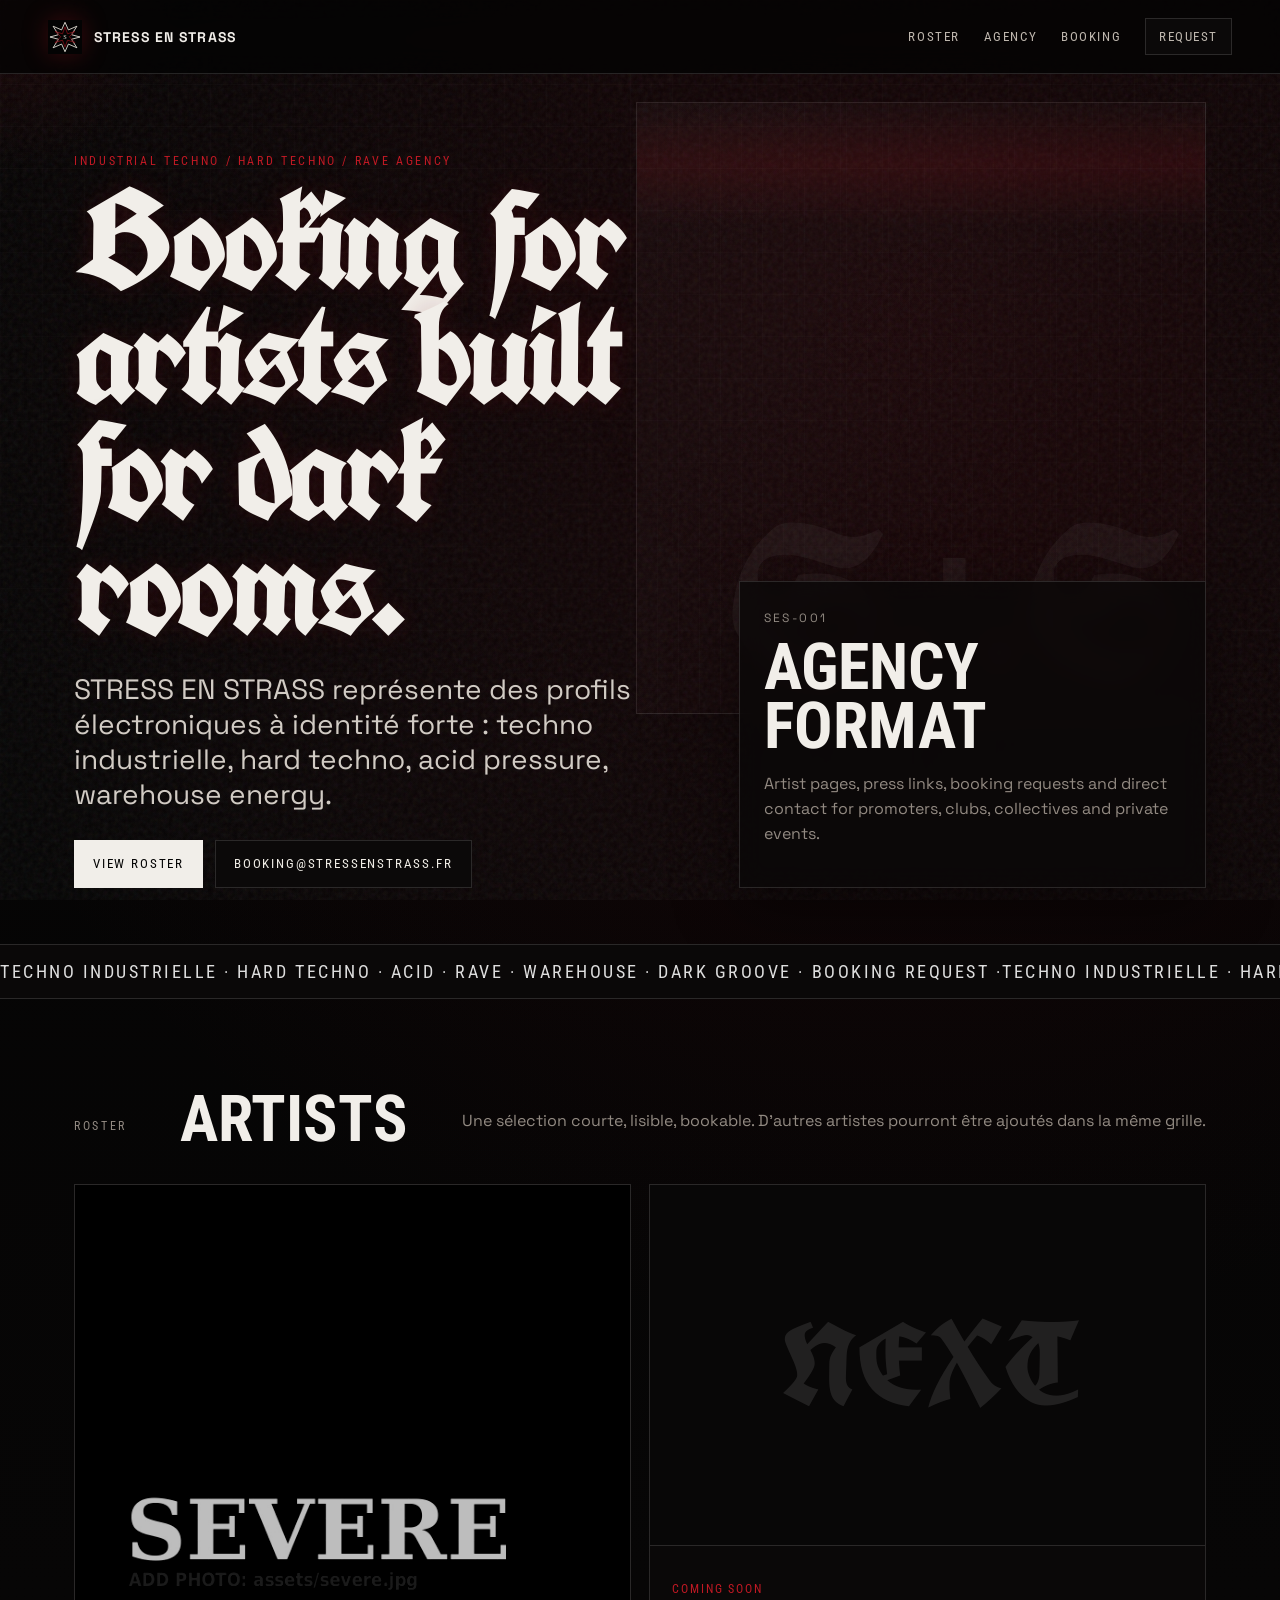
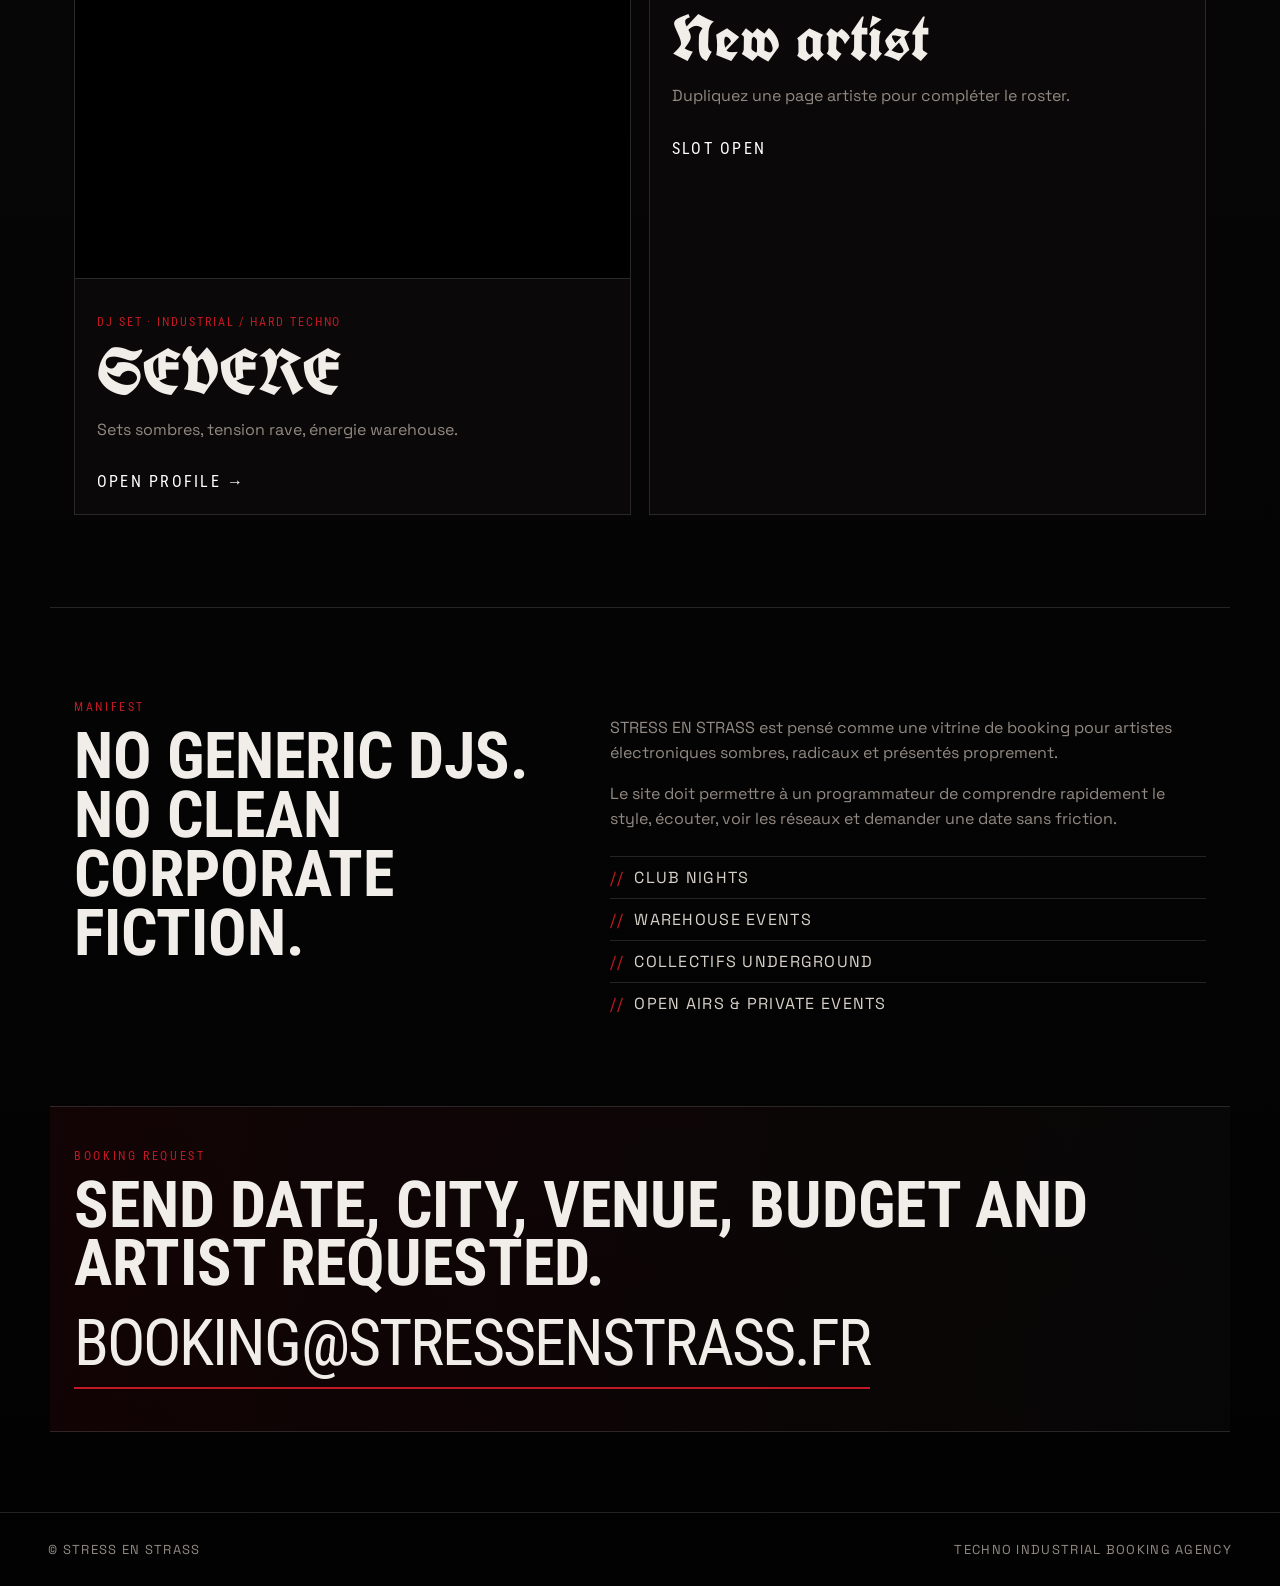
==== index.html @ 5531626a "Add files via upload" ====
<!doctype html>
<html lang="fr">
<head>
  <meta charset="utf-8">
  <meta name="viewport" content="width=device-width, initial-scale=1">
  <title>STRESS EN STRASS — Booking Agency Techno Industrielle & Hard Techno</title>
  <meta name="description" content="STRESS EN STRASS est une agence de booking dédiée aux artistes techno industrielle, hard techno, acid, rave et underground. Découvrez le roster et contactez booking@stressenstrass.fr.">
  <meta name="keywords" content="booking techno, agence booking techno, hard techno, techno industrielle, artiste techno, DJ booking, SEVERE, Stress En Strass">
  <meta name="robots" content="index, follow">
  <link rel="canonical" href="https://stressenstrass.fr/">
  <meta property="og:title" content="STRESS EN STRASS — Techno Industrial Booking Agency">
  <meta property="og:description" content="Agence de booking techno industrielle, hard techno, acid et rave underground.">
  <meta property="og:type" content="website">
  <meta property="og:url" content="https://stressenstrass.fr/">
  <meta property="og:image" content="https://stressenstrass.fr/assets/og-cover.jpg">
  <meta name="twitter:card" content="summary_large_image">
  <link rel="icon" href="assets/favicon.svg" type="image/svg+xml">
  <link rel="stylesheet" href="style.css">
  <script type="application/ld+json">
  {
    "@context": "https://schema.org",
    "@type": "Organization",
    "name": "STRESS EN STRASS",
    "url": "https://stressenstrass.fr/",
    "email": "booking@stressenstrass.fr",
    "description": "Agence de booking pour artistes techno industrielle, hard techno et musiques électroniques underground.",
    "sameAs": []
  }
  </script>
</head>
<body>
  <div class="noise"></div>
  <div class="cursor-glow" aria-hidden="true"></div>

  <header class="site-header">
    <a class="brand" href="index.html" aria-label="Accueil STRESS EN STRASS">
      <img src="assets/favicon.svg" alt="Logo tribal STRESS EN STRASS" class="brand-mark">
      <span>STRESS EN STRASS</span>
    </a>
    <nav class="nav" aria-label="Navigation principale">
      <a href="#roster">Roster</a>
      <a href="#agency">Agency</a>
      <a href="#booking">Booking</a>
      <a class="nav-mail" href="mailto:booking@stressenstrass.fr?subject=Booking%20Request%20-%20STRESS%20EN%20STRASS">Request</a>
    </nav>
  </header>

  <main>
    <section class="hero" id="top">
      <div class="hero-media" aria-hidden="true">
        <div class="sigil-xl">S∴S</div>
        <div class="scan"></div>
      </div>
      <div class="hero-copy reveal">
        <p class="eyebrow">Industrial techno / hard techno / rave agency</p>
        <h1>Booking for artists built for dark rooms.</h1>
        <p class="lead">STRESS EN STRASS représente des profils électroniques à identité forte : techno industrielle, hard techno, acid pressure, warehouse energy.</p>
        <div class="hero-actions">
          <a class="btn primary" href="#roster">View roster</a>
          <a class="btn secondary" href="mailto:booking@stressenstrass.fr?subject=Booking%20Request%20-%20STRESS%20EN%20STRASS">booking@stressenstrass.fr</a>
        </div>
      </div>
      <aside class="hero-card reveal delay">
        <span class="card-index">SES-001</span>
        <h2>Agency format</h2>
        <p>Artist pages, press links, booking requests and direct contact for promoters, clubs, collectives and private events.</p>
      </aside>
    </section>

    <div class="marquee" aria-hidden="true">
      <div>TECHNO INDUSTRIELLE · HARD TECHNO · ACID · RAVE · WAREHOUSE · DARK GROOVE · BOOKING REQUEST · </div>
      <div>TECHNO INDUSTRIELLE · HARD TECHNO · ACID · RAVE · WAREHOUSE · DARK GROOVE · BOOKING REQUEST · </div>
    </div>

    <section class="section" id="roster">
      <div class="section-head reveal">
        <p class="eyebrow">Roster</p>
        <h2>Artists</h2>
        <p>Une sélection courte, lisible, bookable. D’autres artistes pourront être ajoutés dans la même grille.</p>
      </div>

      <div class="artist-grid">
        <article class="artist-card reveal">
          <a href="artists/severe.html" class="artist-link" aria-label="Voir la page artiste SEVERE">
            <div class="artist-image">
              <img src="assets/severe.jpg" alt="SEVERE — artiste techno industrielle" onerror="this.style.display='none'; this.parentElement.classList.add('empty');">
              <span class="placeholder">SEVERE</span>
            </div>
            <div class="artist-info">
              <p class="artist-type">DJ SET · INDUSTRIAL / HARD TECHNO</p>
              <h3>SEVERE</h3>
              <p>Sets sombres, tension rave, énergie warehouse.</p>
              <span class="artist-cta">Open profile →</span>
            </div>
          </a>
        </article>

        <article class="artist-card muted reveal delay">
          <div class="artist-image empty"><span class="placeholder">NEXT</span></div>
          <div class="artist-info">
            <p class="artist-type">COMING SOON</p>
            <h3>New artist</h3>
            <p>Dupliquez une page artiste pour compléter le roster.</p>
            <span class="artist-cta">Slot open</span>
          </div>
        </article>
      </div>
    </section>

    <section class="section split" id="agency">
      <div class="manifest reveal">
        <p class="eyebrow">Manifest</p>
        <h2>No generic DJs. No clean corporate fiction.</h2>
      </div>
      <div class="text-block reveal delay">
        <p>STRESS EN STRASS est pensé comme une vitrine de booking pour artistes électroniques sombres, radicaux et présentés proprement.</p>
        <p>Le site doit permettre à un programmateur de comprendre rapidement le style, écouter, voir les réseaux et demander une date sans friction.</p>
        <ul class="slash-list">
          <li>Club nights</li>
          <li>Warehouse events</li>
          <li>Collectifs underground</li>
          <li>Open airs & private events</li>
        </ul>
      </div>
    </section>

    <section class="booking-panel reveal" id="booking">
      <p class="eyebrow">Booking request</p>
      <h2>Send date, city, venue, budget and artist requested.</h2>
      <a class="big-mail" href="mailto:booking@stressenstrass.fr?subject=Booking%20Request%20-%20STRESS%20EN%20STRASS&body=Bonjour%20STRESS%20EN%20STRASS%2C%0D%0A%0D%0AArtiste%20souhait%C3%A9e%20%3A%20%0D%0ADate%20%3A%20%0D%0AVille%20%2F%20lieu%20%3A%20%0D%0AType%20d'%C3%A9v%C3%A9nement%20%3A%20%0D%0AHoraire%20%2F%20dur%C3%A9e%20%3A%20%0D%0ABudget%20%3A%20%0D%0AMat%C3%A9riel%20sur%20place%20%3A%20%0D%0ALiens%20de%20l'%C3%A9v%C3%A9nement%20%3A%20%0D%0A%0D%0AMerci.">booking@stressenstrass.fr</a>
    </section>
  </main>

  <footer class="footer">
    <span>© STRESS EN STRASS</span>
    <span>Techno Industrial Booking Agency</span>
  </footer>

  <script src="script.js" defer></script>
</body>
</html>
---- style.css ----
@import url('https://fonts.googleapis.com/css2?family=UnifrakturCook:wght@700&family=Space+Grotesk:wght@400;500;700&family=Roboto+Condensed:wght@700&display=swap');

:root{
  --bg:#030303;
  --bg2:#080707;
  --panel:#0d0b0b;
  --line:rgba(255,255,255,.13);
  --text:#f1eee9;
  --muted:#928a82;
  --blood:#7d0f16;
  --blood2:#c11924;
  --steel:#343232;
  --max:1180px;
}
*{box-sizing:border-box}
html{scroll-behavior:smooth;background:var(--bg)}
body{margin:0;background:radial-gradient(circle at 70% 10%,rgba(105,7,17,.18),transparent 34%),linear-gradient(180deg,#030303,#070606 50%,#020202);color:var(--text);font-family:'Space Grotesk',system-ui,sans-serif;overflow-x:hidden}
body:before{content:"";position:fixed;inset:0;pointer-events:none;background:linear-gradient(rgba(255,255,255,.025) 1px,transparent 1px),linear-gradient(90deg,rgba(255,255,255,.018) 1px,transparent 1px);background-size:42px 42px;mask-image:linear-gradient(to bottom,rgba(0,0,0,.9),rgba(0,0,0,.25));z-index:0}
a{color:inherit;text-decoration:none}.noise{position:fixed;inset:0;pointer-events:none;opacity:.12;z-index:2;background-image:url("data:image/svg+xml,%3Csvg viewBox='0 0 200 200' xmlns='http://www.w3.org/2000/svg'%3E%3Cfilter id='n'%3E%3CfeTurbulence type='fractalNoise' baseFrequency='.9' numOctaves='4' stitchTiles='stitch'/%3E%3C/filter%3E%3Crect width='100%25' height='100%25' filter='url(%23n)' opacity='.6'/%3E%3C/svg%3E")}.cursor-glow{position:fixed;width:420px;height:420px;border-radius:50%;background:radial-gradient(circle,rgba(125,15,22,.18),transparent 58%);transform:translate(-50%,-50%);pointer-events:none;z-index:1;mix-blend-mode:screen}.site-header{position:sticky;top:0;z-index:10;display:flex;align-items:center;justify-content:space-between;padding:18px clamp(18px,4vw,48px);background:rgba(3,3,3,.78);backdrop-filter:blur(14px);border-bottom:1px solid var(--line)}.brand{display:flex;align-items:center;gap:12px;font-weight:700;letter-spacing:.08em;font-size:14px;text-transform:uppercase}.brand-mark{width:34px;height:34px;filter:drop-shadow(0 0 12px rgba(193,25,36,.28))}.nav{display:flex;align-items:center;gap:24px;text-transform:uppercase;font-family:'Roboto Condensed',sans-serif;font-size:13px;letter-spacing:.12em}.nav a{color:#bdb6ad}.nav a:hover{color:#fff}.nav-mail{border:1px solid var(--line);padding:10px 13px;background:#0b0909}.hero,.artist-hero{position:relative;z-index:3;max-width:var(--max);margin:0 auto;min-height:82vh;display:grid;grid-template-columns:1.15fr .85fr;gap:32px;align-items:center;padding:80px 24px 56px}.hero-media{position:absolute;inset:28px 24px auto auto;width:min(48vw,570px);height:68vh;border:1px solid var(--line);background:linear-gradient(135deg,rgba(255,255,255,.04),rgba(125,15,22,.05)),repeating-linear-gradient(90deg,transparent 0 20px,rgba(255,255,255,.035) 21px);overflow:hidden;opacity:.74}.sigil-xl{position:absolute;inset:auto 24px 18px auto;font-family:'UnifrakturCook',serif;font-size:clamp(90px,17vw,240px);color:rgba(255,255,255,.06);line-height:.8}.scan{position:absolute;inset:0;background:linear-gradient(to bottom,transparent,rgba(193,25,36,.16),transparent);height:20%;animation:scan 7s linear infinite}.hero-copy{max-width:780px}.eyebrow{margin:0 0 14px;color:var(--blood2);font-family:'Roboto Condensed',sans-serif;text-transform:uppercase;letter-spacing:.22em;font-size:12px}.hero h1,.artist-main h1{margin:0;font-family:'UnifrakturCook',serif;font-size:clamp(64px,11vw,150px);line-height:.82;letter-spacing:-.045em;text-shadow:0 0 24px rgba(125,15,22,.22)}.lead{max-width:720px;color:#d1cbc4;font-size:clamp(19px,2.4vw,28px);line-height:1.25;margin:28px 0}.hero-actions{display:flex;gap:12px;flex-wrap:wrap}.btn{display:inline-flex;align-items:center;justify-content:center;min-height:48px;padding:14px 18px;border:1px solid var(--line);font-family:'Roboto Condensed',sans-serif;letter-spacing:.14em;text-transform:uppercase;font-size:13px;transition:.2s}.btn.primary{background:var(--text);color:#050505;border-color:var(--text)}.btn.secondary{background:#0b0909;color:#efece5}.btn:hover{transform:translateY(-2px);filter:brightness(1.08)}.hero-card{align-self:end;background:rgba(10,8,8,.82);border:1px solid var(--line);padding:24px;backdrop-filter:blur(12px);box-shadow:0 20px 60px rgba(0,0,0,.42)}.card-index{color:var(--muted);font-size:12px;letter-spacing:.2em}.hero-card h2,.section h2,.booking-panel h2{font-family:'Roboto Condensed',sans-serif;text-transform:uppercase;font-size:clamp(34px,5vw,72px);line-height:.92;margin:12px 0}.hero-card p,.text-block p,.section-head p,.artist-info p{color:var(--muted);line-height:1.55}.marquee{position:relative;z-index:3;display:flex;overflow:hidden;border-block:1px solid var(--line);background:#0a0808;color:#ddd;font-family:'Roboto Condensed';font-size:18px;letter-spacing:.14em;white-space:nowrap;text-transform:uppercase}.marquee div{padding:16px 0;animation:marquee 22s linear infinite}.section{position:relative;z-index:3;max-width:var(--max);margin:0 auto;padding:92px 24px}.section-head{display:flex;align-items:end;justify-content:space-between;gap:24px;margin-bottom:34px}.section-head h2{margin:0}.artist-grid{display:grid;grid-template-columns:repeat(2,minmax(0,1fr));gap:18px}.artist-card{border:1px solid var(--line);background:#0a0808;min-height:530px;overflow:hidden;position:relative}.artist-card:before{content:"";position:absolute;inset:0;background:linear-gradient(180deg,transparent,rgba(125,15,22,.18));opacity:0;transition:.25s}.artist-card:hover:before{opacity:1}.artist-link{display:grid;height:100%;grid-template-rows:1fr auto}.artist-image,.portrait{position:relative;background:#080707;min-height:360px;overflow:hidden;display:flex;align-items:center;justify-content:center}.artist-image img,.portrait img{width:100%;height:100%;object-fit:cover;filter:grayscale(100%) contrast(1.18) brightness(.78);transition:.5s}.artist-card:hover img{transform:scale(1.04);filter:grayscale(100%) contrast(1.28) brightness(.9)}.placeholder{display:none;font-family:'UnifrakturCook';font-size:clamp(52px,9vw,120px);color:rgba(255,255,255,.1)}.empty .placeholder{display:block}.artist-info{position:relative;padding:22px;border-top:1px solid var(--line)}.artist-type{font-family:'Roboto Condensed';letter-spacing:.16em;text-transform:uppercase;font-size:12px;color:var(--blood2)!important}.artist-info h3{font-family:'UnifrakturCook';font-size:64px;line-height:.9;margin:4px 0 8px}.artist-cta{display:inline-block;margin-top:14px;color:#fff;font-family:'Roboto Condensed';letter-spacing:.14em;text-transform:uppercase}.muted{opacity:.55}.split{display:grid;grid-template-columns:.9fr 1.1fr;gap:48px;border-top:1px solid var(--line)}.manifest h2{margin-top:0}.slash-list{list-style:none;padding:0;margin:24px 0 0;display:grid;gap:10px}.slash-list li{border-top:1px solid var(--line);padding-top:10px;color:#d6d0c7;text-transform:uppercase;letter-spacing:.08em}.slash-list li:before{content:"//";color:var(--blood2);margin-right:10px}.booking-panel{position:relative;z-index:3;max-width:var(--max);margin:0 auto 80px;padding:42px 24px;border-block:1px solid var(--line);background:linear-gradient(90deg,rgba(125,15,22,.13),rgba(255,255,255,.02))}.big-mail{display:inline-block;font-family:'Roboto Condensed';font-size:clamp(28px,5vw,64px);letter-spacing:-.03em;text-transform:uppercase;border-bottom:2px solid var(--blood2);padding-bottom:6px}.footer{position:relative;z-index:3;display:flex;justify-content:space-between;gap:20px;align-items:center;padding:28px clamp(18px,4vw,48px);border-top:1px solid var(--line);color:var(--muted);font-size:13px;text-transform:uppercase;letter-spacing:.1em}.artist-hero{grid-template-columns:.78fr 1.22fr;min-height:74vh}.portrait{min-height:620px;border:1px solid var(--line)}.artist-main{padding-left:20px}.tag-row{display:flex;gap:8px;flex-wrap:wrap;margin:26px 0}.tag-row span{border:1px solid var(--line);background:#0d0b0b;padding:9px 12px;color:#c9c1b7;font-family:'Roboto Condensed';text-transform:uppercase;letter-spacing:.1em;font-size:12px}.stats{display:grid;grid-template-columns:repeat(4,1fr);gap:1px;background:var(--line);padding:1px;margin-top:20px;margin-bottom:20px}.stats div{background:#090808;padding:24px}.stats span{display:block;color:var(--muted);text-transform:uppercase;letter-spacing:.13em;font-size:12px;margin-bottom:10px}.stats strong{font-family:'Roboto Condensed';font-size:22px;text-transform:uppercase}.link-grid{display:grid;grid-template-columns:repeat(4,1fr);gap:12px}.link-grid a{padding:22px;border:1px solid var(--line);background:#0a0808;font-family:'Roboto Condensed';text-transform:uppercase;letter-spacing:.14em;text-align:center}.link-grid a:hover{background:#130a0b;border-color:rgba(193,25,36,.55)}.small-note{color:var(--muted);font-size:13px}.reveal{opacity:0;transform:translateY(22px);transition:opacity .8s ease,transform .8s ease}.reveal.in{opacity:1;transform:none}.delay{transition-delay:.12s}@keyframes scan{from{transform:translateY(-120%)}to{transform:translateY(620%)}}@keyframes marquee{from{transform:translateX(0)}to{transform:translateX(-100%)}}
@media(max-width:820px){.site-header{position:relative;align-items:flex-start;gap:16px;flex-direction:column}.nav{gap:14px;flex-wrap:wrap}.hero,.artist-hero,.split{grid-template-columns:1fr;min-height:auto;padding-top:54px}.hero-media{position:relative;inset:auto;width:100%;height:260px;grid-row:2}.hero h1,.artist-main h1{font-size:76px}.artist-grid,.link-grid,.stats{grid-template-columns:1fr}.section-head{display:block}.artist-card{min-height:auto}.portrait{min-height:430px}.artist-main{padding-left:0}.footer{flex-direction:column;align-items:flex-start}.cursor-glow{display:none}}
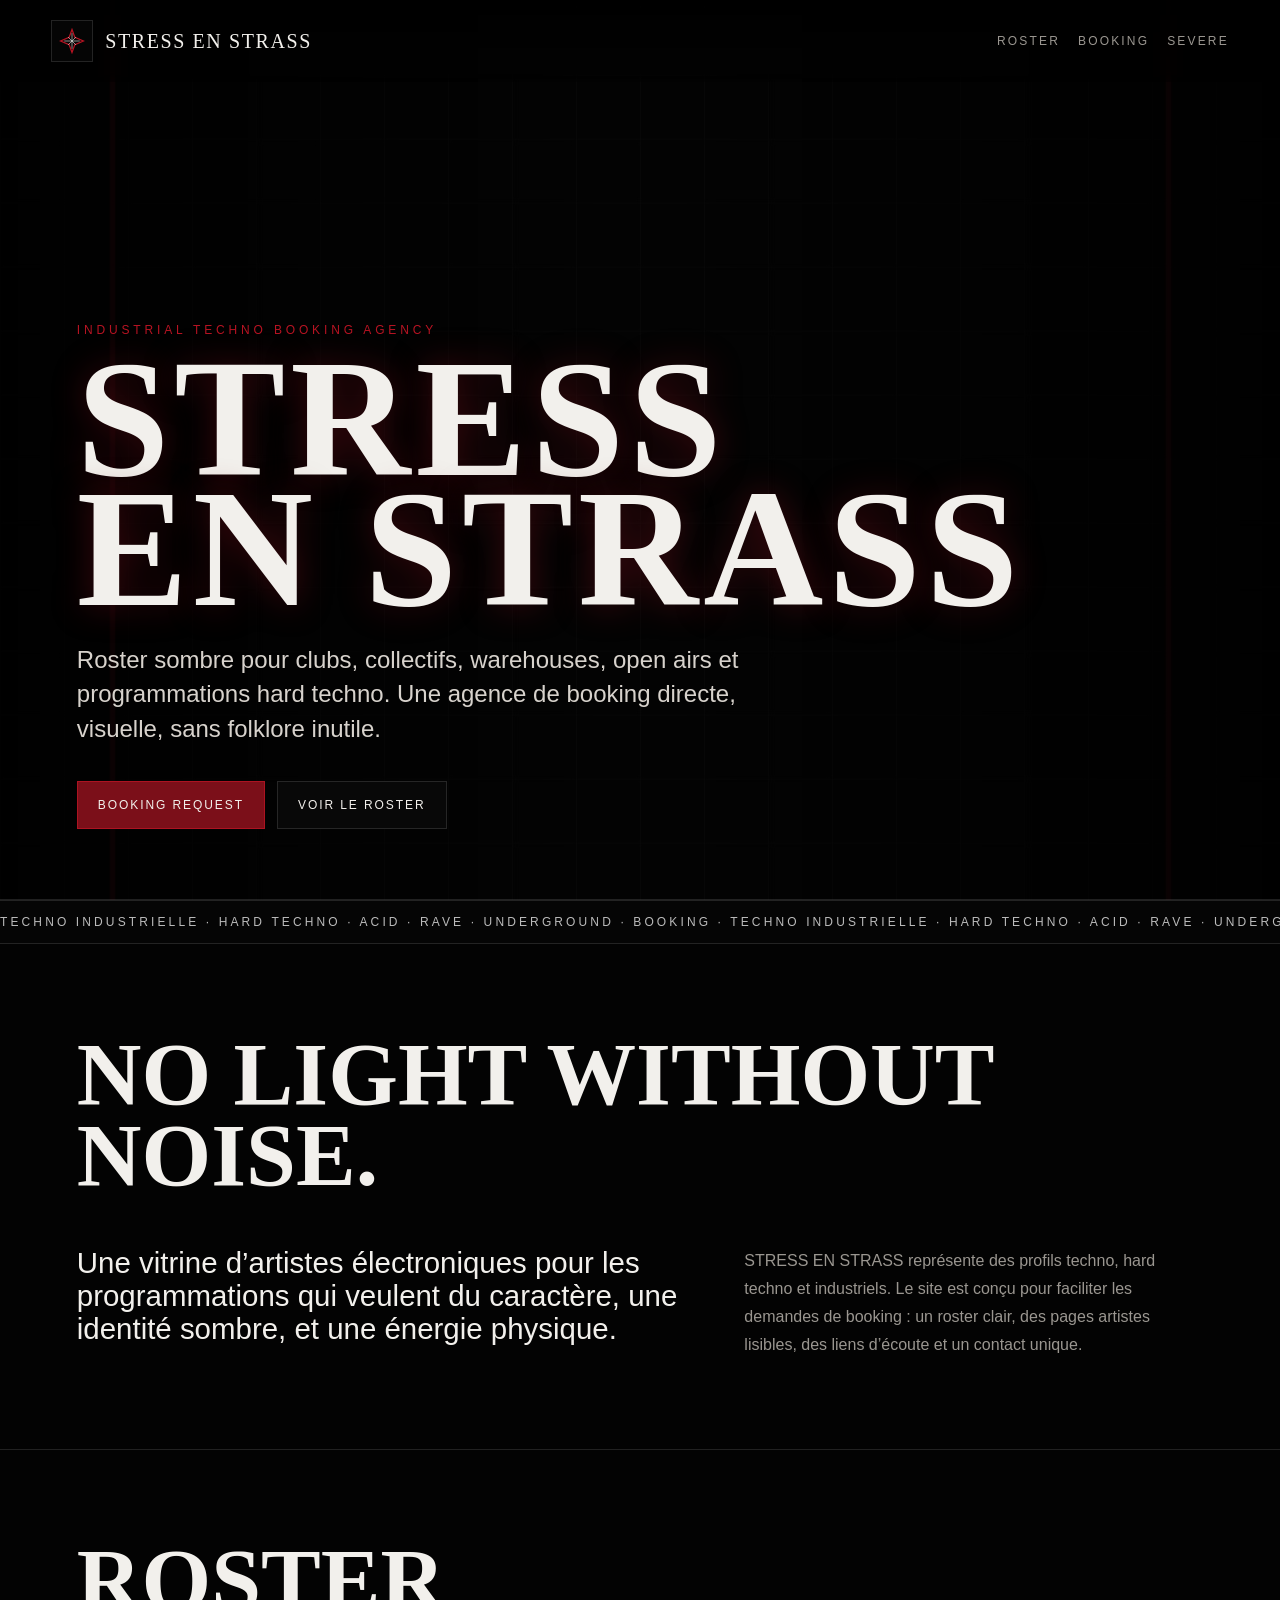
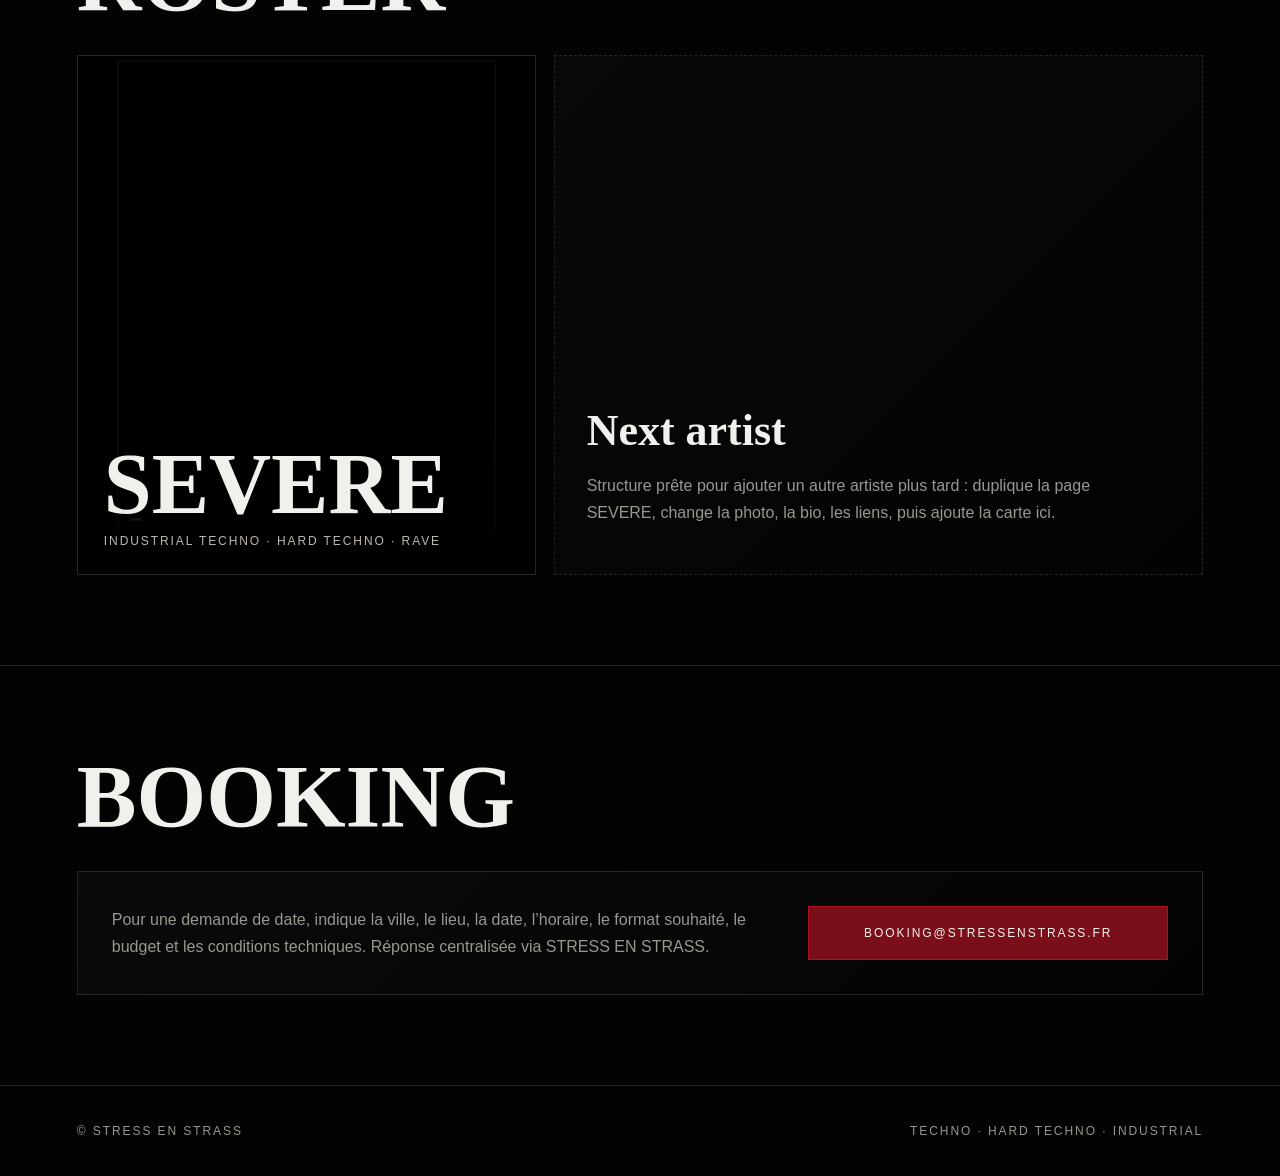
==== commit 452938d3: "Add files via upload" ====
--- a/index.html
+++ b/index.html
@@ -3,139 +3,60 @@
 <head>
   <meta charset="utf-8">
   <meta name="viewport" content="width=device-width, initial-scale=1">
-  <title>STRESS EN STRASS — Booking Agency Techno Industrielle & Hard Techno</title>
-  <meta name="description" content="STRESS EN STRASS est une agence de booking dédiée aux artistes techno industrielle, hard techno, acid, rave et underground. Découvrez le roster et contactez booking@stressenstrass.fr.">
-  <meta name="keywords" content="booking techno, agence booking techno, hard techno, techno industrielle, artiste techno, DJ booking, SEVERE, Stress En Strass">
-  <meta name="robots" content="index, follow">
+  <title>STRESS EN STRASS — Booking techno industrielle & hard techno</title>
+  <meta name="description" content="STRESS EN STRASS est une agence de booking pour artistes techno industrielle, hard techno et underground. Découvrez le roster et contactez booking@stressenstrass.fr.">
   <link rel="canonical" href="https://stressenstrass.fr/">
-  <meta property="og:title" content="STRESS EN STRASS — Techno Industrial Booking Agency">
-  <meta property="og:description" content="Agence de booking techno industrielle, hard techno, acid et rave underground.">
-  <meta property="og:type" content="website">
-  <meta property="og:url" content="https://stressenstrass.fr/">
-  <meta property="og:image" content="https://stressenstrass.fr/assets/og-cover.jpg">
-  <meta name="twitter:card" content="summary_large_image">
   <link rel="icon" href="assets/favicon.svg" type="image/svg+xml">
   <link rel="stylesheet" href="style.css">
-  <script type="application/ld+json">
-  {
-    "@context": "https://schema.org",
-    "@type": "Organization",
-    "name": "STRESS EN STRASS",
-    "url": "https://stressenstrass.fr/",
-    "email": "booking@stressenstrass.fr",
-    "description": "Agence de booking pour artistes techno industrielle, hard techno et musiques électroniques underground.",
-    "sameAs": []
-  }
-  </script>
 </head>
 <body>
-  <div class="noise"></div>
-  <div class="cursor-glow" aria-hidden="true"></div>
+<div class="page">
+  <nav class="nav">
+    <a class="brand" href="index.html" aria-label="STRESS EN STRASS accueil">
+      <span class="sigil"><svg viewBox="0 0 100 100" fill="none" aria-hidden="true"><path d="M50 6L61 36L94 50L61 64L50 94L39 64L6 50L39 36L50 6Z" stroke="#b81423" stroke-width="5"/><path d="M50 20V80M20 50H80M35 35L65 65M65 35L35 65" stroke="#f2f0ec" stroke-width="3" opacity=".75"/></svg></span>
+      <span class="brand-name">Stress en Strass</span>
+    </a>
+    <div class="nav-links"><a href="#roster">Roster</a><a href="#booking">Booking</a><a href="artists/severe.html">SEVERE</a></div>
+  </nav>
 
-  <header class="site-header">
-    <a class="brand" href="index.html" aria-label="Accueil STRESS EN STRASS">
-      <img src="assets/favicon.svg" alt="Logo tribal STRESS EN STRASS" class="brand-mark">
-      <span>STRESS EN STRASS</span>
-    </a>
-    <nav class="nav" aria-label="Navigation principale">
-      <a href="#roster">Roster</a>
-      <a href="#agency">Agency</a>
-      <a href="#booking">Booking</a>
-      <a class="nav-mail" href="mailto:booking@stressenstrass.fr?subject=Booking%20Request%20-%20STRESS%20EN%20STRASS">Request</a>
-    </nav>
+  <header class="hero">
+    <div class="reveal">
+      <div class="kicker">Industrial techno booking agency</div>
+      <h1>Stress<br>en Strass</h1>
+      <p>Roster sombre pour clubs, collectifs, warehouses, open airs et programmations hard techno. Une agence de booking directe, visuelle, sans folklore inutile.</p>
+      <div class="cta-row"><a class="btn primary" href="mailto:booking@stressenstrass.fr?subject=Booking%20request%20-%20STRESS%20EN%20STRASS">Booking request</a><a class="btn" href="#roster">Voir le roster</a></div>
+    </div>
   </header>
 
-  <main>
-    <section class="hero" id="top">
-      <div class="hero-media" aria-hidden="true">
-        <div class="sigil-xl">S∴S</div>
-        <div class="scan"></div>
-      </div>
-      <div class="hero-copy reveal">
-        <p class="eyebrow">Industrial techno / hard techno / rave agency</p>
-        <h1>Booking for artists built for dark rooms.</h1>
-        <p class="lead">STRESS EN STRASS représente des profils électroniques à identité forte : techno industrielle, hard techno, acid pressure, warehouse energy.</p>
-        <div class="hero-actions">
-          <a class="btn primary" href="#roster">View roster</a>
-          <a class="btn secondary" href="mailto:booking@stressenstrass.fr?subject=Booking%20Request%20-%20STRESS%20EN%20STRASS">booking@stressenstrass.fr</a>
-        </div>
-      </div>
-      <aside class="hero-card reveal delay">
-        <span class="card-index">SES-001</span>
-        <h2>Agency format</h2>
-        <p>Artist pages, press links, booking requests and direct contact for promoters, clubs, collectives and private events.</p>
-      </aside>
-    </section>
+  <div class="marquee"><div>TECHNO INDUSTRIELLE · HARD TECHNO · ACID · RAVE · UNDERGROUND · BOOKING · TECHNO INDUSTRIELLE · HARD TECHNO · ACID · RAVE · UNDERGROUND · BOOKING · </div></div>
 
-    <div class="marquee" aria-hidden="true">
-      <div>TECHNO INDUSTRIELLE · HARD TECHNO · ACID · RAVE · WAREHOUSE · DARK GROOVE · BOOKING REQUEST · </div>
-      <div>TECHNO INDUSTRIELLE · HARD TECHNO · ACID · RAVE · WAREHOUSE · DARK GROOVE · BOOKING REQUEST · </div>
+  <section class="section grid reveal">
+    <h2 class="section-title" style="grid-column:span 12">No light without noise.</h2>
+    <div class="manifest">Une vitrine d’artistes électroniques pour les programmations qui veulent du caractère, une identité sombre, et une énergie physique.</div>
+    <div class="copy">STRESS EN STRASS représente des profils techno, hard techno et industriels. Le site est conçu pour faciliter les demandes de booking : un roster clair, des pages artistes lisibles, des liens d’écoute et un contact unique.</div>
+  </section>
+
+  <section id="roster" class="section reveal">
+    <h2 class="section-title">Roster</h2>
+    <div class="grid">
+      <a class="artist-card" href="artists/severe.html">
+        <img src="assets/severe.jpg" alt="SEVERE artiste techno industrielle représentée par STRESS EN STRASS">
+        <div class="meta"><h3>SEVERE</h3><p>Industrial techno · hard techno · rave</p></div>
+      </a>
+      <div class="empty-card"><div><h3>Next artist</h3><p>Structure prête pour ajouter un autre artiste plus tard : duplique la page SEVERE, change la photo, la bio, les liens, puis ajoute la carte ici.</p></div></div>
     </div>
+  </section>
 
-    <section class="section" id="roster">
-      <div class="section-head reveal">
-        <p class="eyebrow">Roster</p>
-        <h2>Artists</h2>
-        <p>Une sélection courte, lisible, bookable. D’autres artistes pourront être ajoutés dans la même grille.</p>
-      </div>
+  <section id="booking" class="section reveal">
+    <h2 class="section-title">Booking</h2>
+    <div class="booking-panel">
+      <p>Pour une demande de date, indique la ville, le lieu, la date, l’horaire, le format souhaité, le budget et les conditions techniques. Réponse centralisée via STRESS EN STRASS.</p>
+      <a class="btn primary" href="mailto:booking@stressenstrass.fr?subject=Booking%20request%20-%20STRESS%20EN%20STRASS&body=Bonjour%2C%0A%0AArtiste%20souhait%C3%A9e%20%3A%0ADate%20%3A%0AVille%20%2F%20lieu%20%3A%0AFormat%20%3A%0AHoraire%20%2F%20dur%C3%A9e%20%3A%0ABudget%20%3A%0AMat%C3%A9riel%20sur%20place%20%3A%0A%0AMerci%2C">booking@stressenstrass.fr</a>
+    </div>
+  </section>
 
-      <div class="artist-grid">
-        <article class="artist-card reveal">
-          <a href="artists/severe.html" class="artist-link" aria-label="Voir la page artiste SEVERE">
-            <div class="artist-image">
-              <img src="assets/severe.jpg" alt="SEVERE — artiste techno industrielle" onerror="this.style.display='none'; this.parentElement.classList.add('empty');">
-              <span class="placeholder">SEVERE</span>
-            </div>
-            <div class="artist-info">
-              <p class="artist-type">DJ SET · INDUSTRIAL / HARD TECHNO</p>
-              <h3>SEVERE</h3>
-              <p>Sets sombres, tension rave, énergie warehouse.</p>
-              <span class="artist-cta">Open profile →</span>
-            </div>
-          </a>
-        </article>
-
-        <article class="artist-card muted reveal delay">
-          <div class="artist-image empty"><span class="placeholder">NEXT</span></div>
-          <div class="artist-info">
-            <p class="artist-type">COMING SOON</p>
-            <h3>New artist</h3>
-            <p>Dupliquez une page artiste pour compléter le roster.</p>
-            <span class="artist-cta">Slot open</span>
-          </div>
-        </article>
-      </div>
-    </section>
-
-    <section class="section split" id="agency">
-      <div class="manifest reveal">
-        <p class="eyebrow">Manifest</p>
-        <h2>No generic DJs. No clean corporate fiction.</h2>
-      </div>
-      <div class="text-block reveal delay">
-        <p>STRESS EN STRASS est pensé comme une vitrine de booking pour artistes électroniques sombres, radicaux et présentés proprement.</p>
-        <p>Le site doit permettre à un programmateur de comprendre rapidement le style, écouter, voir les réseaux et demander une date sans friction.</p>
-        <ul class="slash-list">
-          <li>Club nights</li>
-          <li>Warehouse events</li>
-          <li>Collectifs underground</li>
-          <li>Open airs & private events</li>
-        </ul>
-      </div>
-    </section>
-
-    <section class="booking-panel reveal" id="booking">
-      <p class="eyebrow">Booking request</p>
-      <h2>Send date, city, venue, budget and artist requested.</h2>
-      <a class="big-mail" href="mailto:booking@stressenstrass.fr?subject=Booking%20Request%20-%20STRESS%20EN%20STRASS&body=Bonjour%20STRESS%20EN%20STRASS%2C%0D%0A%0D%0AArtiste%20souhait%C3%A9e%20%3A%20%0D%0ADate%20%3A%20%0D%0AVille%20%2F%20lieu%20%3A%20%0D%0AType%20d'%C3%A9v%C3%A9nement%20%3A%20%0D%0AHoraire%20%2F%20dur%C3%A9e%20%3A%20%0D%0ABudget%20%3A%20%0D%0AMat%C3%A9riel%20sur%20place%20%3A%20%0D%0ALiens%20de%20l'%C3%A9v%C3%A9nement%20%3A%20%0D%0A%0D%0AMerci.">booking@stressenstrass.fr</a>
-    </section>
-  </main>
-
-  <footer class="footer">
-    <span>© STRESS EN STRASS</span>
-    <span>Techno Industrial Booking Agency</span>
-  </footer>
-
-  <script src="script.js" defer></script>
+  <footer class="footer"><span>© STRESS EN STRASS</span><span>Techno · hard techno · industrial</span></footer>
+</div>
+<script src="script.js"></script>
 </body>
 </html>
--- a/style.css
+++ b/style.css
@@ -1,20 +1,21 @@
-@import url('https://fonts.googleapis.com/css2?family=UnifrakturCook:wght@700&family=Space+Grotesk:wght@400;500;700&family=Roboto+Condensed:wght@700&display=swap');
+@font-face {
+  font-family: "Gothicum";
+  src: url("./assets/fonts/gothicum.ttf") format("truetype");
+  font-display: swap;
+}
 
 :root{
   --bg:#030303;
-  --bg2:#080707;
-  --panel:#0d0b0b;
-  --line:rgba(255,255,255,.13);
-  --text:#f1eee9;
-  --muted:#928a82;
-  --blood:#7d0f16;
-  --blood2:#c11924;
-  --steel:#343232;
-  --max:1180px;
+  --panel:#080808;
+  --line:rgba(255,255,255,.12);
+  --text:#f2f0ec;
+  --muted:#9a9690;
+  --blood:#7b0f19;
+  --blood2:#b81423;
+  --steel:#1a1a1a;
+  --font-title:"Gothicum", "UnifrakturCook", "Cinzel", Georgia, serif;
+  --font-body:Inter, Arial, Helvetica, sans-serif;
 }
-*{box-sizing:border-box}
-html{scroll-behavior:smooth;background:var(--bg)}
-body{margin:0;background:radial-gradient(circle at 70% 10%,rgba(105,7,17,.18),transparent 34%),linear-gradient(180deg,#030303,#070606 50%,#020202);color:var(--text);font-family:'Space Grotesk',system-ui,sans-serif;overflow-x:hidden}
-body:before{content:"";position:fixed;inset:0;pointer-events:none;background:linear-gradient(rgba(255,255,255,.025) 1px,transparent 1px),linear-gradient(90deg,rgba(255,255,255,.018) 1px,transparent 1px);background-size:42px 42px;mask-image:linear-gradient(to bottom,rgba(0,0,0,.9),rgba(0,0,0,.25));z-index:0}
-a{color:inherit;text-decoration:none}.noise{position:fixed;inset:0;pointer-events:none;opacity:.12;z-index:2;background-image:url("data:image/svg+xml,%3Csvg viewBox='0 0 200 200' xmlns='http://www.w3.org/2000/svg'%3E%3Cfilter id='n'%3E%3CfeTurbulence type='fractalNoise' baseFrequency='.9' numOctaves='4' stitchTiles='stitch'/%3E%3C/filter%3E%3Crect width='100%25' height='100%25' filter='url(%23n)' opacity='.6'/%3E%3C/svg%3E")}.cursor-glow{position:fixed;width:420px;height:420px;border-radius:50%;background:radial-gradient(circle,rgba(125,15,22,.18),transparent 58%);transform:translate(-50%,-50%);pointer-events:none;z-index:1;mix-blend-mode:screen}.site-header{position:sticky;top:0;z-index:10;display:flex;align-items:center;justify-content:space-between;padding:18px clamp(18px,4vw,48px);background:rgba(3,3,3,.78);backdrop-filter:blur(14px);border-bottom:1px solid var(--line)}.brand{display:flex;align-items:center;gap:12px;font-weight:700;letter-spacing:.08em;font-size:14px;text-transform:uppercase}.brand-mark{width:34px;height:34px;filter:drop-shadow(0 0 12px rgba(193,25,36,.28))}.nav{display:flex;align-items:center;gap:24px;text-transform:uppercase;font-family:'Roboto Condensed',sans-serif;font-size:13px;letter-spacing:.12em}.nav a{color:#bdb6ad}.nav a:hover{color:#fff}.nav-mail{border:1px solid var(--line);padding:10px 13px;background:#0b0909}.hero,.artist-hero{position:relative;z-index:3;max-width:var(--max);margin:0 auto;min-height:82vh;display:grid;grid-template-columns:1.15fr .85fr;gap:32px;align-items:center;padding:80px 24px 56px}.hero-media{position:absolute;inset:28px 24px auto auto;width:min(48vw,570px);height:68vh;border:1px solid var(--line);background:linear-gradient(135deg,rgba(255,255,255,.04),rgba(125,15,22,.05)),repeating-linear-gradient(90deg,transparent 0 20px,rgba(255,255,255,.035) 21px);overflow:hidden;opacity:.74}.sigil-xl{position:absolute;inset:auto 24px 18px auto;font-family:'UnifrakturCook',serif;font-size:clamp(90px,17vw,240px);color:rgba(255,255,255,.06);line-height:.8}.scan{position:absolute;inset:0;background:linear-gradient(to bottom,transparent,rgba(193,25,36,.16),transparent);height:20%;animation:scan 7s linear infinite}.hero-copy{max-width:780px}.eyebrow{margin:0 0 14px;color:var(--blood2);font-family:'Roboto Condensed',sans-serif;text-transform:uppercase;letter-spacing:.22em;font-size:12px}.hero h1,.artist-main h1{margin:0;font-family:'UnifrakturCook',serif;font-size:clamp(64px,11vw,150px);line-height:.82;letter-spacing:-.045em;text-shadow:0 0 24px rgba(125,15,22,.22)}.lead{max-width:720px;color:#d1cbc4;font-size:clamp(19px,2.4vw,28px);line-height:1.25;margin:28px 0}.hero-actions{display:flex;gap:12px;flex-wrap:wrap}.btn{display:inline-flex;align-items:center;justify-content:center;min-height:48px;padding:14px 18px;border:1px solid var(--line);font-family:'Roboto Condensed',sans-serif;letter-spacing:.14em;text-transform:uppercase;font-size:13px;transition:.2s}.btn.primary{background:var(--text);color:#050505;border-color:var(--text)}.btn.secondary{background:#0b0909;color:#efece5}.btn:hover{transform:translateY(-2px);filter:brightness(1.08)}.hero-card{align-self:end;background:rgba(10,8,8,.82);border:1px solid var(--line);padding:24px;backdrop-filter:blur(12px);box-shadow:0 20px 60px rgba(0,0,0,.42)}.card-index{color:var(--muted);font-size:12px;letter-spacing:.2em}.hero-card h2,.section h2,.booking-panel h2{font-family:'Roboto Condensed',sans-serif;text-transform:uppercase;font-size:clamp(34px,5vw,72px);line-height:.92;margin:12px 0}.hero-card p,.text-block p,.section-head p,.artist-info p{color:var(--muted);line-height:1.55}.marquee{position:relative;z-index:3;display:flex;overflow:hidden;border-block:1px solid var(--line);background:#0a0808;color:#ddd;font-family:'Roboto Condensed';font-size:18px;letter-spacing:.14em;white-space:nowrap;text-transform:uppercase}.marquee div{padding:16px 0;animation:marquee 22s linear infinite}.section{position:relative;z-index:3;max-width:var(--max);margin:0 auto;padding:92px 24px}.section-head{display:flex;align-items:end;justify-content:space-between;gap:24px;margin-bottom:34px}.section-head h2{margin:0}.artist-grid{display:grid;grid-template-columns:repeat(2,minmax(0,1fr));gap:18px}.artist-card{border:1px solid var(--line);background:#0a0808;min-height:530px;overflow:hidden;position:relative}.artist-card:before{content:"";position:absolute;inset:0;background:linear-gradient(180deg,transparent,rgba(125,15,22,.18));opacity:0;transition:.25s}.artist-card:hover:before{opacity:1}.artist-link{display:grid;height:100%;grid-template-rows:1fr auto}.artist-image,.portrait{position:relative;background:#080707;min-height:360px;overflow:hidden;display:flex;align-items:center;justify-content:center}.artist-image img,.portrait img{width:100%;height:100%;object-fit:cover;filter:grayscale(100%) contrast(1.18) brightness(.78);transition:.5s}.artist-card:hover img{transform:scale(1.04);filter:grayscale(100%) contrast(1.28) brightness(.9)}.placeholder{display:none;font-family:'UnifrakturCook';font-size:clamp(52px,9vw,120px);color:rgba(255,255,255,.1)}.empty .placeholder{display:block}.artist-info{position:relative;padding:22px;border-top:1px solid var(--line)}.artist-type{font-family:'Roboto Condensed';letter-spacing:.16em;text-transform:uppercase;font-size:12px;color:var(--blood2)!important}.artist-info h3{font-family:'UnifrakturCook';font-size:64px;line-height:.9;margin:4px 0 8px}.artist-cta{display:inline-block;margin-top:14px;color:#fff;font-family:'Roboto Condensed';letter-spacing:.14em;text-transform:uppercase}.muted{opacity:.55}.split{display:grid;grid-template-columns:.9fr 1.1fr;gap:48px;border-top:1px solid var(--line)}.manifest h2{margin-top:0}.slash-list{list-style:none;padding:0;margin:24px 0 0;display:grid;gap:10px}.slash-list li{border-top:1px solid var(--line);padding-top:10px;color:#d6d0c7;text-transform:uppercase;letter-spacing:.08em}.slash-list li:before{content:"//";color:var(--blood2);margin-right:10px}.booking-panel{position:relative;z-index:3;max-width:var(--max);margin:0 auto 80px;padding:42px 24px;border-block:1px solid var(--line);background:linear-gradient(90deg,rgba(125,15,22,.13),rgba(255,255,255,.02))}.big-mail{display:inline-block;font-family:'Roboto Condensed';font-size:clamp(28px,5vw,64px);letter-spacing:-.03em;text-transform:uppercase;border-bottom:2px solid var(--blood2);padding-bottom:6px}.footer{position:relative;z-index:3;display:flex;justify-content:space-between;gap:20px;align-items:center;padding:28px clamp(18px,4vw,48px);border-top:1px solid var(--line);color:var(--muted);font-size:13px;text-transform:uppercase;letter-spacing:.1em}.artist-hero{grid-template-columns:.78fr 1.22fr;min-height:74vh}.portrait{min-height:620px;border:1px solid var(--line)}.artist-main{padding-left:20px}.tag-row{display:flex;gap:8px;flex-wrap:wrap;margin:26px 0}.tag-row span{border:1px solid var(--line);background:#0d0b0b;padding:9px 12px;color:#c9c1b7;font-family:'Roboto Condensed';text-transform:uppercase;letter-spacing:.1em;font-size:12px}.stats{display:grid;grid-template-columns:repeat(4,1fr);gap:1px;background:var(--line);padding:1px;margin-top:20px;margin-bottom:20px}.stats div{background:#090808;padding:24px}.stats span{display:block;color:var(--muted);text-transform:uppercase;letter-spacing:.13em;font-size:12px;margin-bottom:10px}.stats strong{font-family:'Roboto Condensed';font-size:22px;text-transform:uppercase}.link-grid{display:grid;grid-template-columns:repeat(4,1fr);gap:12px}.link-grid a{padding:22px;border:1px solid var(--line);background:#0a0808;font-family:'Roboto Condensed';text-transform:uppercase;letter-spacing:.14em;text-align:center}.link-grid a:hover{background:#130a0b;border-color:rgba(193,25,36,.55)}.small-note{color:var(--muted);font-size:13px}.reveal{opacity:0;transform:translateY(22px);transition:opacity .8s ease,transform .8s ease}.reveal.in{opacity:1;transform:none}.delay{transition-delay:.12s}@keyframes scan{from{transform:translateY(-120%)}to{transform:translateY(620%)}}@keyframes marquee{from{transform:translateX(0)}to{transform:translateX(-100%)}}
-@media(max-width:820px){.site-header{position:relative;align-items:flex-start;gap:16px;flex-direction:column}.nav{gap:14px;flex-wrap:wrap}.hero,.artist-hero,.split{grid-template-columns:1fr;min-height:auto;padding-top:54px}.hero-media{position:relative;inset:auto;width:100%;height:260px;grid-row:2}.hero h1,.artist-main h1{font-size:76px}.artist-grid,.link-grid,.stats{grid-template-columns:1fr}.section-head{display:block}.artist-card{min-height:auto}.portrait{min-height:430px}.artist-main{padding-left:0}.footer{flex-direction:column;align-items:flex-start}.cursor-glow{display:none}}
+
+*{box-sizing:border-box}html{scroll-behavior:smooth}body{margin:0;background:var(--bg);color:var(--text);font-family:var(--font-body);overflow-x:hidden;}
+body::before{content:"";position:fixed;inset:0;pointer-events:none;background:radial-gradient(circle at var(--mx,50%) var(--my,20%),rgba(123,15,25,.22),transparent 25rem),linear-gradient(rgba(255,255,255,.025) 1px,transparent 1px),linear-gradient(90deg,rgba(255,255,255,.018) 1px,transparent 1px);background-size:auto,48px 48px,48px 48px;mix-blend-mode:screen;opacity:.9;z-index:0}body::after{content:"";position:fixed;inset:0;pointer-events:none;background:repeating-linear-gradient(0deg,rgba(255,255,255,.035) 0 1px,transparent 1px 4px);opacity:.08;z-index:1}.page{position:relative;z-index:2}.nav{position:fixed;top:0;left:0;right:0;z-index:20;display:flex;align-items:center;justify-content:space-between;padding:20px clamp(18px,4vw,54px);background:linear-gradient(to bottom,rgba(0,0,0,.82),rgba(0,0,0,0));backdrop-filter:blur(8px)}.brand{display:flex;align-items:center;gap:12px;color:var(--text);text-decoration:none}.sigil{width:42px;height:42px;border:1px solid var(--line);display:grid;place-items:center;background:#050505}.sigil svg{width:26px;height:26px}.brand-name{font-family:var(--font-title);letter-spacing:.08em;font-size:20px;text-transform:uppercase}.nav-links{display:flex;gap:18px}.nav-links a{color:var(--muted);text-decoration:none;text-transform:uppercase;font-size:12px;letter-spacing:.18em}.nav-links a:hover{color:var(--text)}.hero{min-height:100svh;display:grid;place-items:end start;padding:140px clamp(18px,6vw,80px) 70px;border-bottom:1px solid var(--line);background:linear-gradient(90deg,rgba(0,0,0,.95),rgba(0,0,0,.6),rgba(0,0,0,.95)),url('./assets/severe.jpg');background-size:cover;background-position:center}.kicker{color:var(--blood2);font-size:12px;letter-spacing:.32em;text-transform:uppercase;margin-bottom:18px}.hero h1{font-family:var(--font-title);font-size:clamp(56px,13vw,180px);line-height:.78;margin:0;text-transform:uppercase;letter-spacing:.03em;text-shadow:0 0 34px rgba(123,15,25,.48)}.hero p{max-width:720px;font-size:clamp(17px,2vw,24px);line-height:1.45;color:#d7d2cc;margin:28px 0 34px}.cta-row{display:flex;gap:12px;flex-wrap:wrap}.btn{display:inline-flex;align-items:center;justify-content:center;min-height:48px;padding:0 20px;border:1px solid var(--line);background:#080808;color:var(--text);text-decoration:none;text-transform:uppercase;letter-spacing:.16em;font-size:12px;transition:.2s}.btn.primary{background:var(--blood);border-color:rgba(184,20,35,.8)}.btn:hover{transform:translateY(-2px);filter:brightness(1.25)}.marquee{overflow:hidden;border-block:1px solid var(--line);background:#050505}.marquee div{white-space:nowrap;padding:14px 0;animation:marquee 22s linear infinite;color:#bbb;font-size:12px;letter-spacing:.26em;text-transform:uppercase}@keyframes marquee{from{transform:translateX(0)}to{transform:translateX(-50%)}}.section{padding:90px clamp(18px,6vw,80px);border-bottom:1px solid var(--line)}.section-title{font-family:var(--font-title);font-size:clamp(40px,7vw,96px);line-height:.9;margin:0 0 34px;text-transform:uppercase}.grid{display:grid;grid-template-columns:repeat(12,1fr);gap:18px}.manifest{grid-column:span 7;font-size:clamp(20px,2.3vw,34px);line-height:1.12}.copy{grid-column:span 5;color:var(--muted);line-height:1.75}.artist-card{grid-column:span 5;min-height:520px;position:relative;overflow:hidden;border:1px solid var(--line);background:#080808;text-decoration:none;color:var(--text)}.artist-card img{position:absolute;inset:0;width:100%;height:100%;object-fit:cover;filter:grayscale(1) contrast(1.15) brightness(.62);transition:.5s}.artist-card:hover img{transform:scale(1.045);filter:grayscale(.2) contrast(1.2) brightness(.78)}.artist-card .meta{position:absolute;inset:auto 0 0 0;padding:26px;background:linear-gradient(to top,rgba(0,0,0,.95),transparent)}.artist-card h3{font-family:var(--font-title);font-size:clamp(44px,7vw,86px);line-height:.82;margin:0;text-transform:uppercase}.artist-card p{margin:14px 0 0;color:#bcb6ae;text-transform:uppercase;letter-spacing:.16em;font-size:12px}.empty-card{grid-column:span 7;border:1px dashed var(--line);min-height:520px;padding:32px;display:flex;align-items:end;background:linear-gradient(135deg,#080808,#030303)}.empty-card h3{font-family:var(--font-title);font-size:44px;margin:0 0 12px}.empty-card p{color:var(--muted);line-height:1.7;max-width:520px}.booking-panel{border:1px solid var(--line);background:linear-gradient(135deg,#0a0a0a,#030303);padding:34px;display:grid;grid-template-columns:1.3fr .7fr;gap:28px}.booking-panel p{color:var(--muted);line-height:1.7;margin:0}.footer{padding:38px clamp(18px,6vw,80px);display:flex;justify-content:space-between;gap:18px;flex-wrap:wrap;color:var(--muted);font-size:12px;text-transform:uppercase;letter-spacing:.16em}.artist-hero{min-height:88svh;display:grid;grid-template-columns:1fr 1fr;border-bottom:1px solid var(--line)}.artist-hero .visual{background:url('../assets/severe.jpg') center/cover;filter:grayscale(1) contrast(1.18) brightness(.72);min-height:520px}.artist-hero .info{padding:140px clamp(18px,6vw,70px) 60px;display:flex;flex-direction:column;justify-content:end;background:linear-gradient(135deg,#060606,#010101)}.artist-hero h1{font-family:var(--font-title);font-size:clamp(72px,13vw,160px);line-height:.78;margin:0;text-transform:uppercase}.artist-hero p{font-size:20px;color:#cfc8bf;line-height:1.55}.facts{display:grid;grid-template-columns:repeat(4,1fr);gap:1px;background:var(--line);border-block:1px solid var(--line)}.fact{background:#050505;padding:24px}.fact span{display:block;color:var(--muted);font-size:11px;text-transform:uppercase;letter-spacing:.18em;margin-bottom:8px}.fact strong{font-size:14px;text-transform:uppercase}.links{display:flex;gap:10px;flex-wrap:wrap;margin-top:20px}.reveal{opacity:0;transform:translateY(20px);transition:.65s}.reveal.visible{opacity:1;transform:none}@media(max-width:850px){.nav-links{display:none}.hero{min-height:88svh}.grid,.booking-panel,.artist-hero{display:block}.manifest,.copy,.artist-card,.empty-card{margin-bottom:18px}.artist-card,.empty-card{min-height:420px}.facts{grid-template-columns:1fr 1fr}.artist-hero .visual{min-height:420px}.artist-hero .info{padding-top:60px}.booking-panel .btn{margin-top:22px;width:100%}}
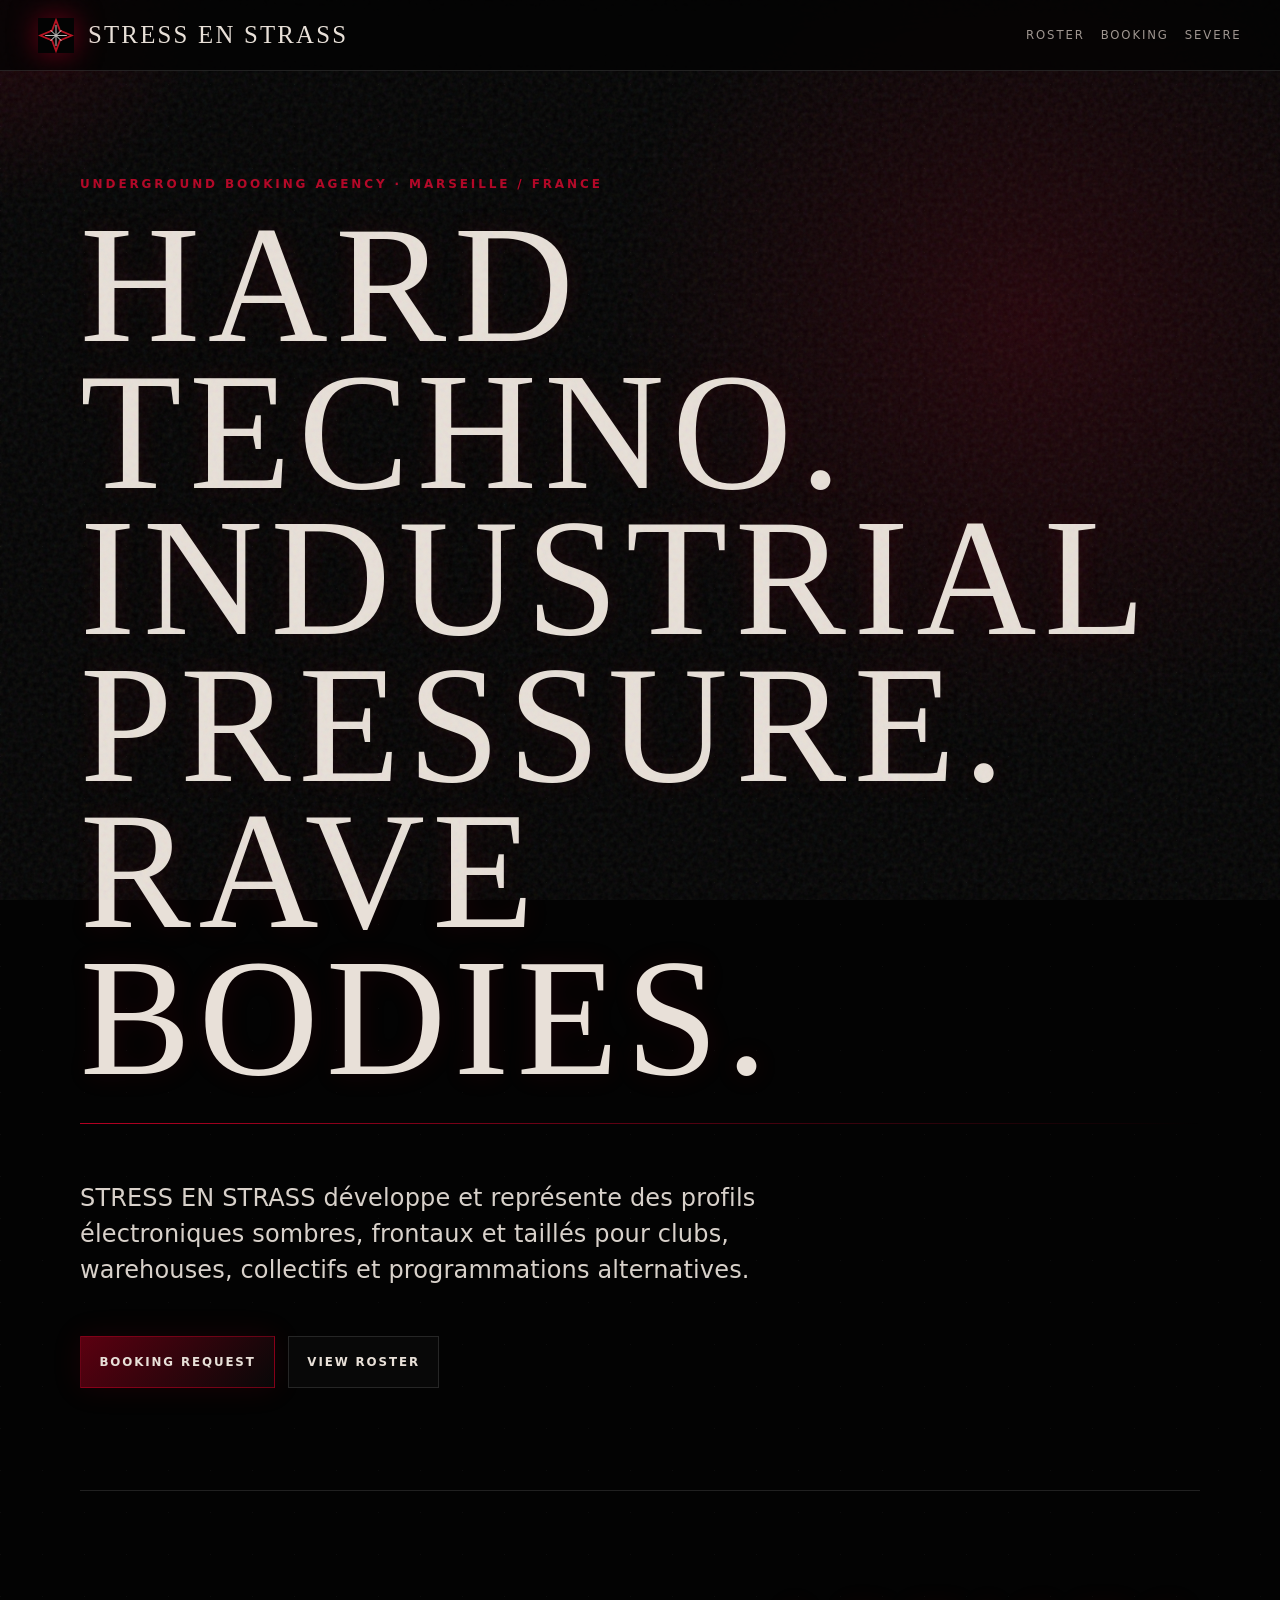
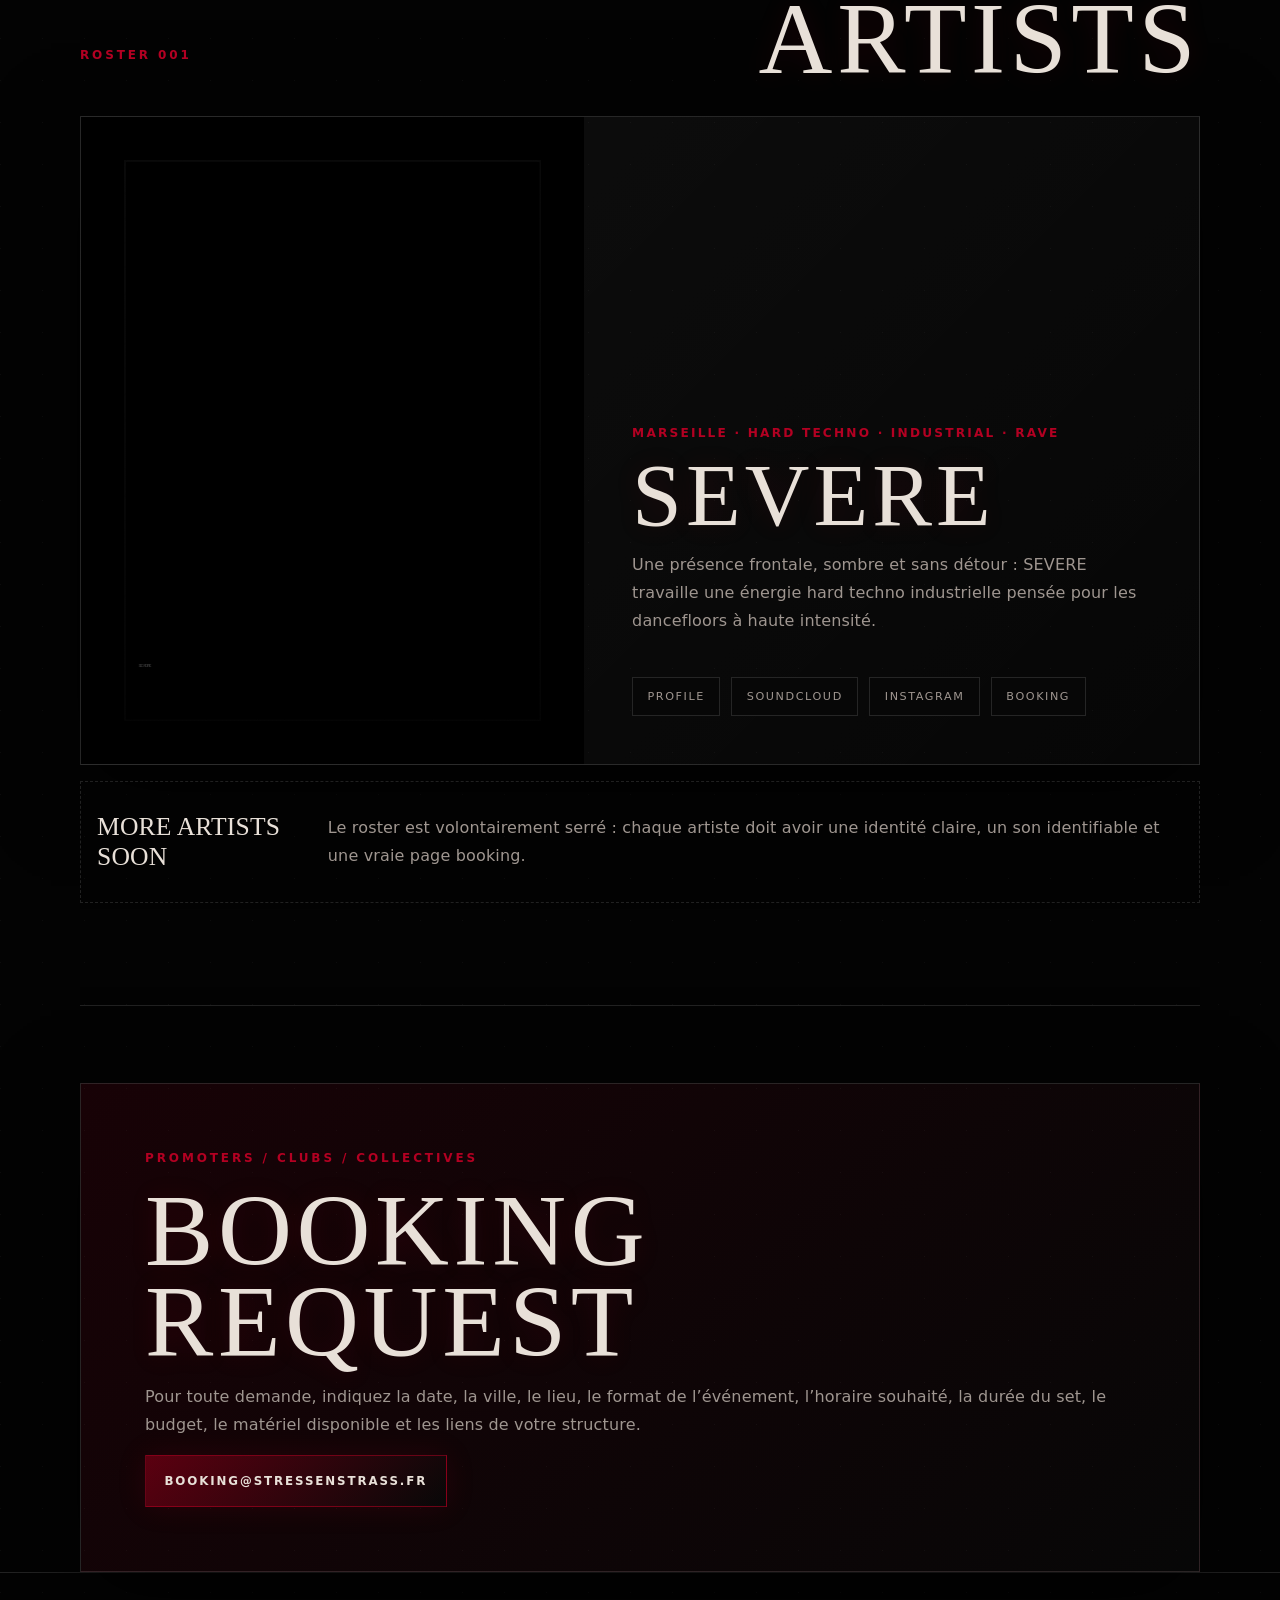
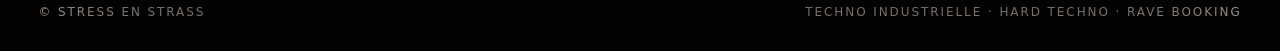
==== commit 31cb5597: "Add files via upload" ====
--- a/index.html
+++ b/index.html
@@ -1,62 +1,65 @@
 <!doctype html>
 <html lang="fr">
 <head>
-  <meta charset="utf-8">
-  <meta name="viewport" content="width=device-width, initial-scale=1">
+  <meta charset="utf-8" />
+  <meta name="viewport" content="width=device-width, initial-scale=1" />
   <title>STRESS EN STRASS — Booking techno industrielle & hard techno</title>
-  <meta name="description" content="STRESS EN STRASS est une agence de booking pour artistes techno industrielle, hard techno et underground. Découvrez le roster et contactez booking@stressenstrass.fr.">
-  <link rel="canonical" href="https://stressenstrass.fr/">
-  <link rel="icon" href="assets/favicon.svg" type="image/svg+xml">
-  <link rel="stylesheet" href="style.css">
+  <meta name="description" content="STRESS EN STRASS est une agence de booking underground dédiée aux artistes techno industrielle, hard techno et rave. Découvrez le roster et bookez SEVERE." />
+  <meta name="keywords" content="booking hard techno, agence techno industrielle, SEVERE DJ Marseille, artiste techno Marseille, booking DJ techno France" />
+  <meta name="robots" content="index,follow" />
+  <link rel="canonical" href="https://stressenstrass.fr/" />
+  <meta property="og:title" content="STRESS EN STRASS — Underground Booking Agency" />
+  <meta property="og:description" content="Roster techno industrielle, hard techno et rave. Booking artiste : SEVERE." />
+  <meta property="og:type" content="website" />
+  <meta property="og:url" content="https://stressenstrass.fr/" />
+  <meta property="og:image" content="https://stressenstrass.fr/assets/severe.jpg" />
+  <meta name="twitter:card" content="summary_large_image" />
+  <link rel="icon" href="assets/favicon.svg" type="image/svg+xml" />
+  <link rel="stylesheet" href="style.css" />
 </head>
 <body>
-<div class="page">
-  <nav class="nav">
-    <a class="brand" href="index.html" aria-label="STRESS EN STRASS accueil">
-      <span class="sigil"><svg viewBox="0 0 100 100" fill="none" aria-hidden="true"><path d="M50 6L61 36L94 50L61 64L50 94L39 64L6 50L39 36L50 6Z" stroke="#b81423" stroke-width="5"/><path d="M50 20V80M20 50H80M35 35L65 65M65 35L35 65" stroke="#f2f0ec" stroke-width="3" opacity=".75"/></svg></span>
-      <span class="brand-name">Stress en Strass</span>
-    </a>
-    <div class="nav-links"><a href="#roster">Roster</a><a href="#booking">Booking</a><a href="artists/severe.html">SEVERE</a></div>
-  </nav>
-
-  <header class="hero">
-    <div class="reveal">
-      <div class="kicker">Industrial techno booking agency</div>
-      <h1>Stress<br>en Strass</h1>
-      <p>Roster sombre pour clubs, collectifs, warehouses, open airs et programmations hard techno. Une agence de booking directe, visuelle, sans folklore inutile.</p>
-      <div class="cta-row"><a class="btn primary" href="mailto:booking@stressenstrass.fr?subject=Booking%20request%20-%20STRESS%20EN%20STRASS">Booking request</a><a class="btn" href="#roster">Voir le roster</a></div>
-    </div>
+  <div class="grain" aria-hidden="true"></div><div class="cursor-glow" aria-hidden="true"></div>
+  <header class="site-header">
+    <a class="brand" href="index.html"><img src="assets/favicon.svg" alt="Logo tribal STRESS EN STRASS" /><span>STRESS EN STRASS</span></a>
+    <nav><a href="#roster">Roster</a><a href="#booking">Booking</a><a href="artists/severe.html">SEVERE</a></nav>
   </header>
-
-  <div class="marquee"><div>TECHNO INDUSTRIELLE · HARD TECHNO · ACID · RAVE · UNDERGROUND · BOOKING · TECHNO INDUSTRIELLE · HARD TECHNO · ACID · RAVE · UNDERGROUND · BOOKING · </div></div>
-
-  <section class="section grid reveal">
-    <h2 class="section-title" style="grid-column:span 12">No light without noise.</h2>
-    <div class="manifest">Une vitrine d’artistes électroniques pour les programmations qui veulent du caractère, une identité sombre, et une énergie physique.</div>
-    <div class="copy">STRESS EN STRASS représente des profils techno, hard techno et industriels. Le site est conçu pour faciliter les demandes de booking : un roster clair, des pages artistes lisibles, des liens d’écoute et un contact unique.</div>
-  </section>
-
-  <section id="roster" class="section reveal">
-    <h2 class="section-title">Roster</h2>
-    <div class="grid">
-      <a class="artist-card" href="artists/severe.html">
-        <img src="assets/severe.jpg" alt="SEVERE artiste techno industrielle représentée par STRESS EN STRASS">
-        <div class="meta"><h3>SEVERE</h3><p>Industrial techno · hard techno · rave</p></div>
-      </a>
-      <div class="empty-card"><div><h3>Next artist</h3><p>Structure prête pour ajouter un autre artiste plus tard : duplique la page SEVERE, change la photo, la bio, les liens, puis ajoute la carte ici.</p></div></div>
-    </div>
-  </section>
-
-  <section id="booking" class="section reveal">
-    <h2 class="section-title">Booking</h2>
-    <div class="booking-panel">
-      <p>Pour une demande de date, indique la ville, le lieu, la date, l’horaire, le format souhaité, le budget et les conditions techniques. Réponse centralisée via STRESS EN STRASS.</p>
-      <a class="btn primary" href="mailto:booking@stressenstrass.fr?subject=Booking%20request%20-%20STRESS%20EN%20STRASS&body=Bonjour%2C%0A%0AArtiste%20souhait%C3%A9e%20%3A%0ADate%20%3A%0AVille%20%2F%20lieu%20%3A%0AFormat%20%3A%0AHoraire%20%2F%20dur%C3%A9e%20%3A%0ABudget%20%3A%0AMat%C3%A9riel%20sur%20place%20%3A%0A%0AMerci%2C">booking@stressenstrass.fr</a>
-    </div>
-  </section>
-
-  <footer class="footer"><span>© STRESS EN STRASS</span><span>Techno · hard techno · industrial</span></footer>
-</div>
-<script src="script.js"></script>
+  <main>
+    <section class="hero block reveal">
+      <p class="eyebrow">Underground booking agency · Marseille / France</p>
+      <h1>Hard techno.<br>Industrial pressure.<br>Rave bodies.</h1>
+      <div class="hero-line"></div>
+      <p class="lead">STRESS EN STRASS développe et représente des profils électroniques sombres, frontaux et taillés pour clubs, warehouses, collectifs et programmations alternatives.</p>
+      <div class="actions">
+        <a class="btn primary" href="mailto:booking@stressenstrass.fr?subject=Booking%20request%20-%20STRESS%20EN%20STRASS">Booking request</a>
+        <a class="btn ghost" href="#roster">View roster</a>
+      </div>
+    </section>
+    <section id="roster" class="block reveal roster-section">
+      <div class="section-head"><p class="eyebrow">Roster 001</p><h2>Artists</h2></div>
+      <article class="artist-card severe-card">
+        <a href="artists/severe.html" class="artist-image"><img src="assets/severe.jpg" alt="SEVERE — artiste hard techno et techno industrielle basée à Marseille" /></a>
+        <div class="artist-content">
+          <p class="tagline">Marseille · Hard Techno · Industrial · Rave</p>
+          <h3>SEVERE</h3>
+          <p>Une présence frontale, sombre et sans détour : SEVERE travaille une énergie hard techno industrielle pensée pour les dancefloors à haute intensité.</p>
+          <div class="mini-links">
+            <a href="artists/severe.html">Profile</a>
+            <a href="https://soundcloud.com/severefrommars" target="_blank" rel="noopener">SoundCloud</a>
+            <a href="https://www.instagram.com/severefrommars/" target="_blank" rel="noopener">Instagram</a>
+            <a href="mailto:booking@stressenstrass.fr?subject=Booking%20SEVERE">Booking</a>
+          </div>
+        </div>
+      </article>
+      <div class="coming-soon"><span>More artists soon</span><p>Le roster est volontairement serré : chaque artiste doit avoir une identité claire, un son identifiable et une vraie page booking.</p></div>
+    </section>
+    <section id="booking" class="block reveal booking-panel">
+      <p class="eyebrow">Promoters / Clubs / Collectives</p>
+      <h2>Booking request</h2>
+      <p>Pour toute demande, indiquez la date, la ville, le lieu, le format de l’événement, l’horaire souhaité, la durée du set, le budget, le matériel disponible et les liens de votre structure.</p>
+      <a class="btn primary" href="mailto:booking@stressenstrass.fr?subject=Booking%20request%20-%20STRESS%20EN%20STRASS&body=Date%20:%0AVille%20:%0ALieu%20:%0AArtiste%20souhaitee%20:%20SEVERE%0AFormat%20:%0AHoraire%20:%0ADuree%20du%20set%20:%0ABudget%20:%0AMateriel%20disponible%20:%0ALiens%20evenement%20:%0AMessage%20:">booking@stressenstrass.fr</a>
+    </section>
+  </main>
+  <footer><span>© STRESS EN STRASS</span><span>Techno industrielle · Hard techno · Rave booking</span></footer>
+  <script src="script.js" defer></script>
 </body>
-</html>
+</html>
--- a/style.css
+++ b/style.css
@@ -1,21 +1,3 @@
-@font-face {
-  font-family: "Gothicum";
-  src: url("./assets/fonts/gothicum.ttf") format("truetype");
-  font-display: swap;
-}
-
-:root{
-  --bg:#030303;
-  --panel:#080808;
-  --line:rgba(255,255,255,.12);
-  --text:#f2f0ec;
-  --muted:#9a9690;
-  --blood:#7b0f19;
-  --blood2:#b81423;
-  --steel:#1a1a1a;
-  --font-title:"Gothicum", "UnifrakturCook", "Cinzel", Georgia, serif;
-  --font-body:Inter, Arial, Helvetica, sans-serif;
-}
-
-*{box-sizing:border-box}html{scroll-behavior:smooth}body{margin:0;background:var(--bg);color:var(--text);font-family:var(--font-body);overflow-x:hidden;}
-body::before{content:"";position:fixed;inset:0;pointer-events:none;background:radial-gradient(circle at var(--mx,50%) var(--my,20%),rgba(123,15,25,.22),transparent 25rem),linear-gradient(rgba(255,255,255,.025) 1px,transparent 1px),linear-gradient(90deg,rgba(255,255,255,.018) 1px,transparent 1px);background-size:auto,48px 48px,48px 48px;mix-blend-mode:screen;opacity:.9;z-index:0}body::after{content:"";position:fixed;inset:0;pointer-events:none;background:repeating-linear-gradient(0deg,rgba(255,255,255,.035) 0 1px,transparent 1px 4px);opacity:.08;z-index:1}.page{position:relative;z-index:2}.nav{position:fixed;top:0;left:0;right:0;z-index:20;display:flex;align-items:center;justify-content:space-between;padding:20px clamp(18px,4vw,54px);background:linear-gradient(to bottom,rgba(0,0,0,.82),rgba(0,0,0,0));backdrop-filter:blur(8px)}.brand{display:flex;align-items:center;gap:12px;color:var(--text);text-decoration:none}.sigil{width:42px;height:42px;border:1px solid var(--line);display:grid;place-items:center;background:#050505}.sigil svg{width:26px;height:26px}.brand-name{font-family:var(--font-title);letter-spacing:.08em;font-size:20px;text-transform:uppercase}.nav-links{display:flex;gap:18px}.nav-links a{color:var(--muted);text-decoration:none;text-transform:uppercase;font-size:12px;letter-spacing:.18em}.nav-links a:hover{color:var(--text)}.hero{min-height:100svh;display:grid;place-items:end start;padding:140px clamp(18px,6vw,80px) 70px;border-bottom:1px solid var(--line);background:linear-gradient(90deg,rgba(0,0,0,.95),rgba(0,0,0,.6),rgba(0,0,0,.95)),url('./assets/severe.jpg');background-size:cover;background-position:center}.kicker{color:var(--blood2);font-size:12px;letter-spacing:.32em;text-transform:uppercase;margin-bottom:18px}.hero h1{font-family:var(--font-title);font-size:clamp(56px,13vw,180px);line-height:.78;margin:0;text-transform:uppercase;letter-spacing:.03em;text-shadow:0 0 34px rgba(123,15,25,.48)}.hero p{max-width:720px;font-size:clamp(17px,2vw,24px);line-height:1.45;color:#d7d2cc;margin:28px 0 34px}.cta-row{display:flex;gap:12px;flex-wrap:wrap}.btn{display:inline-flex;align-items:center;justify-content:center;min-height:48px;padding:0 20px;border:1px solid var(--line);background:#080808;color:var(--text);text-decoration:none;text-transform:uppercase;letter-spacing:.16em;font-size:12px;transition:.2s}.btn.primary{background:var(--blood);border-color:rgba(184,20,35,.8)}.btn:hover{transform:translateY(-2px);filter:brightness(1.25)}.marquee{overflow:hidden;border-block:1px solid var(--line);background:#050505}.marquee div{white-space:nowrap;padding:14px 0;animation:marquee 22s linear infinite;color:#bbb;font-size:12px;letter-spacing:.26em;text-transform:uppercase}@keyframes marquee{from{transform:translateX(0)}to{transform:translateX(-50%)}}.section{padding:90px clamp(18px,6vw,80px);border-bottom:1px solid var(--line)}.section-title{font-family:var(--font-title);font-size:clamp(40px,7vw,96px);line-height:.9;margin:0 0 34px;text-transform:uppercase}.grid{display:grid;grid-template-columns:repeat(12,1fr);gap:18px}.manifest{grid-column:span 7;font-size:clamp(20px,2.3vw,34px);line-height:1.12}.copy{grid-column:span 5;color:var(--muted);line-height:1.75}.artist-card{grid-column:span 5;min-height:520px;position:relative;overflow:hidden;border:1px solid var(--line);background:#080808;text-decoration:none;color:var(--text)}.artist-card img{position:absolute;inset:0;width:100%;height:100%;object-fit:cover;filter:grayscale(1) contrast(1.15) brightness(.62);transition:.5s}.artist-card:hover img{transform:scale(1.045);filter:grayscale(.2) contrast(1.2) brightness(.78)}.artist-card .meta{position:absolute;inset:auto 0 0 0;padding:26px;background:linear-gradient(to top,rgba(0,0,0,.95),transparent)}.artist-card h3{font-family:var(--font-title);font-size:clamp(44px,7vw,86px);line-height:.82;margin:0;text-transform:uppercase}.artist-card p{margin:14px 0 0;color:#bcb6ae;text-transform:uppercase;letter-spacing:.16em;font-size:12px}.empty-card{grid-column:span 7;border:1px dashed var(--line);min-height:520px;padding:32px;display:flex;align-items:end;background:linear-gradient(135deg,#080808,#030303)}.empty-card h3{font-family:var(--font-title);font-size:44px;margin:0 0 12px}.empty-card p{color:var(--muted);line-height:1.7;max-width:520px}.booking-panel{border:1px solid var(--line);background:linear-gradient(135deg,#0a0a0a,#030303);padding:34px;display:grid;grid-template-columns:1.3fr .7fr;gap:28px}.booking-panel p{color:var(--muted);line-height:1.7;margin:0}.footer{padding:38px clamp(18px,6vw,80px);display:flex;justify-content:space-between;gap:18px;flex-wrap:wrap;color:var(--muted);font-size:12px;text-transform:uppercase;letter-spacing:.16em}.artist-hero{min-height:88svh;display:grid;grid-template-columns:1fr 1fr;border-bottom:1px solid var(--line)}.artist-hero .visual{background:url('../assets/severe.jpg') center/cover;filter:grayscale(1) contrast(1.18) brightness(.72);min-height:520px}.artist-hero .info{padding:140px clamp(18px,6vw,70px) 60px;display:flex;flex-direction:column;justify-content:end;background:linear-gradient(135deg,#060606,#010101)}.artist-hero h1{font-family:var(--font-title);font-size:clamp(72px,13vw,160px);line-height:.78;margin:0;text-transform:uppercase}.artist-hero p{font-size:20px;color:#cfc8bf;line-height:1.55}.facts{display:grid;grid-template-columns:repeat(4,1fr);gap:1px;background:var(--line);border-block:1px solid var(--line)}.fact{background:#050505;padding:24px}.fact span{display:block;color:var(--muted);font-size:11px;text-transform:uppercase;letter-spacing:.18em;margin-bottom:8px}.fact strong{font-size:14px;text-transform:uppercase}.links{display:flex;gap:10px;flex-wrap:wrap;margin-top:20px}.reveal{opacity:0;transform:translateY(20px);transition:.65s}.reveal.visible{opacity:1;transform:none}@media(max-width:850px){.nav-links{display:none}.hero{min-height:88svh}.grid,.booking-panel,.artist-hero{display:block}.manifest,.copy,.artist-card,.empty-card{margin-bottom:18px}.artist-card,.empty-card{min-height:420px}.facts{grid-template-columns:1fr 1fr}.artist-hero .visual{min-height:420px}.artist-hero .info{padding-top:60px}.booking-panel .btn{margin-top:22px;width:100%}}
+@font-face{font-family:"Gothicum";src:url("assets/fonts/gothicum.ttf") format("truetype");font-display:swap}
+:root{--bg:#030303;--panel:#090909;--text:#e8e0d8;--muted:#9f9690;--line:rgba(255,255,255,.12);--blood:#b30022;--blood2:#5b0010;--shadow:0 24px 80px rgba(0,0,0,.7)}
+*{box-sizing:border-box}html{scroll-behavior:smooth}body{margin:0;color:var(--text);background:radial-gradient(circle at 80% 10%,rgba(179,0,34,.18),transparent 26rem),linear-gradient(135deg,rgba(255,255,255,.035) 1px,transparent 1px) 0 0/42px 42px,var(--bg);font-family:Inter,ui-sans-serif,system-ui,-apple-system,BlinkMacSystemFont,"Segoe UI",sans-serif;letter-spacing:.01em}a{color:inherit;text-decoration:none}img{max-width:100%;display:block}.grain{position:fixed;inset:0;pointer-events:none;opacity:.18;z-index:10;background-image:url("data:image/svg+xml,%3Csvg viewBox='0 0 200 200' xmlns='http://www.w3.org/2000/svg'%3E%3Cfilter id='n'%3E%3CfeTurbulence type='fractalNoise' baseFrequency='.9' numOctaves='3' stitchTiles='stitch'/%3E%3C/filter%3E%3Crect width='100%25' height='100%25' filter='url(%23n)' opacity='.5'/%3E%3C/svg%3E")}.cursor-glow{position:fixed;width:28rem;height:28rem;border-radius:50%;background:radial-gradient(circle,rgba(179,0,34,.16),transparent 65%);transform:translate(-50%,-50%);pointer-events:none;z-index:0;mix-blend-mode:screen}.site-header{position:sticky;top:0;z-index:20;display:flex;justify-content:space-between;align-items:center;padding:1.1rem clamp(1rem,3vw,3rem);background:rgba(3,3,3,.78);backdrop-filter:blur(18px);border-bottom:1px solid var(--line)}.brand{display:flex;gap:.9rem;align-items:center;font-family:"Gothicum",Georgia,serif;font-size:clamp(1.05rem,2.2vw,1.55rem);letter-spacing:.09em;text-transform:uppercase}.brand img{width:2.2rem;height:2.2rem;filter:drop-shadow(0 0 14px rgba(179,0,34,.6))}nav{display:flex;gap:1rem;align-items:center;text-transform:uppercase;font-size:.73rem;letter-spacing:.16em;color:var(--muted)}nav a:hover,.mini-links a:hover,footer a:hover{color:var(--text)}main{position:relative;z-index:1}.block,.hero{width:min(1120px,calc(100% - 2rem));margin:0 auto;padding:clamp(4rem,8vw,7rem) 0;border-bottom:1px solid var(--line)}.hero{min-height:82vh;display:flex;flex-direction:column;justify-content:center}.eyebrow{margin:0 0 1.1rem;color:var(--blood);text-transform:uppercase;font-size:.75rem;letter-spacing:.24em;font-weight:800}h1,h2,h3{font-family:"Gothicum",Georgia,serif;text-transform:uppercase;font-weight:400;line-height:.88;margin:0;letter-spacing:.045em;text-shadow:0 0 26px rgba(179,0,34,.14)}h1{font-size:clamp(4.5rem,13vw,12rem);max-width:1000px}h2{font-size:clamp(3rem,8vw,7rem)}h3{font-size:clamp(2.5rem,7vw,5.8rem)}.lead{font-size:clamp(1.15rem,2vw,1.5rem);line-height:1.5;color:#d8d1ca;max-width:760px}p{line-height:1.75;color:var(--muted)}.hero-line{height:1px;width:100%;background:linear-gradient(90deg,var(--blood),transparent);margin:2rem 0}.actions{display:flex;flex-wrap:wrap;gap:.8rem;margin-top:1.5rem}.btn{display:inline-flex;align-items:center;justify-content:center;padding:1rem 1.15rem;min-height:3.25rem;border:1px solid var(--line);text-transform:uppercase;font-size:.74rem;letter-spacing:.16em;font-weight:900;transition:.25s ease;background:#080808}.btn.primary{border-color:rgba(179,0,34,.55);background:linear-gradient(135deg,var(--blood2),#080808);box-shadow:0 0 30px rgba(179,0,34,.12)}.btn:hover{transform:translateY(-2px);border-color:var(--blood)}.section-head{display:flex;justify-content:space-between;align-items:end;gap:1rem;margin-bottom:2rem}.artist-card{display:grid;grid-template-columns:.9fr 1.1fr;border:1px solid var(--line);background:linear-gradient(135deg,rgba(255,255,255,.05),rgba(255,255,255,.015));box-shadow:var(--shadow);overflow:hidden}.artist-image{min-height:460px;background:#111;overflow:hidden;position:relative}.artist-image img{width:100%;height:100%;object-fit:cover;filter:grayscale(1) contrast(1.22) brightness(.76);transition:1s ease}.artist-card:hover img{transform:scale(1.04);filter:grayscale(.75) contrast(1.28) brightness(.85)}.artist-content{padding:clamp(1.5rem,4vw,3rem);display:flex;flex-direction:column;justify-content:end}.tagline{text-transform:uppercase;letter-spacing:.18em;font-size:.76rem;color:var(--blood);font-weight:900}.mini-links{display:flex;flex-wrap:wrap;gap:.7rem;margin-top:1.6rem}.mini-links a{border:1px solid var(--line);padding:.75rem .9rem;text-transform:uppercase;font-size:.7rem;letter-spacing:.14em;color:var(--muted);background:#070707}.mini-links.full{justify-content:flex-start}.coming-soon{margin-top:1rem;border:1px dashed var(--line);padding:1rem;color:var(--muted);display:flex;justify-content:space-between;gap:1rem;align-items:center}.coming-soon span{font-family:"Gothicum",Georgia,serif;text-transform:uppercase;font-size:1.6rem;color:var(--text)}.booking-panel{background:linear-gradient(135deg,rgba(179,0,34,.12),rgba(255,255,255,.02));padding:clamp(2rem,5vw,4rem);margin-top:clamp(3rem,6vw,5rem);border:1px solid var(--line);box-shadow:var(--shadow)}.artist-hero{width:min(1220px,calc(100% - 2rem));margin:0 auto;padding:clamp(3rem,6vw,5rem) 0;display:grid;grid-template-columns:.85fr 1.15fr;gap:clamp(1.5rem,5vw,4rem);align-items:center;min-height:85vh;border-bottom:1px solid var(--line)}.artist-portrait{border:1px solid var(--line);min-height:680px;background:#090909;box-shadow:var(--shadow);overflow:hidden;position:relative}.artist-portrait:after,.artist-image:after{content:"";position:absolute;inset:0;background:linear-gradient(180deg,transparent,rgba(0,0,0,.55));pointer-events:none}.artist-portrait img{width:100%;height:100%;object-fit:cover;filter:grayscale(1) contrast(1.28) brightness(.72)}.artist-copy h1{font-size:clamp(5rem,15vw,13rem)}.big-quote{font-family:"Gothicum",Georgia,serif;font-size:clamp(2rem,5vw,4.8rem);line-height:1.05;color:var(--text);max-width:1050px;margin:1rem 0 2rem;text-transform:uppercase}.spec-grid{display:grid;grid-template-columns:repeat(3,1fr);gap:1px;background:var(--line);border:1px solid var(--line)}.spec-grid div{background:#070707;padding:1.2rem;min-height:120px;display:flex;flex-direction:column;justify-content:space-between}.spec-grid span{font-size:.7rem;letter-spacing:.18em;text-transform:uppercase;color:var(--muted)}.spec-grid strong{font-size:1rem;color:var(--text);text-transform:uppercase;letter-spacing:.08em}.listen-section p{max-width:800px}.player-frame{border:1px solid var(--line);background:#070707;padding:.5rem;box-shadow:var(--shadow);margin-top:1.5rem}.player-frame iframe{display:block;filter:grayscale(.25) contrast(1.05)}footer{display:flex;justify-content:space-between;gap:1rem;padding:2rem clamp(1rem,3vw,3rem);color:var(--muted);font-size:.75rem;text-transform:uppercase;letter-spacing:.16em;border-top:1px solid var(--line)}.reveal{opacity:0;transform:translateY(26px);transition:opacity .7s ease,transform .7s ease}.reveal.visible{opacity:1;transform:none}@media(max-width:850px){.site-header{align-items:flex-start;gap:1rem;flex-direction:column}nav{flex-wrap:wrap}.artist-card,.artist-hero{grid-template-columns:1fr}.artist-portrait,.artist-image{min-height:420px}.spec-grid{grid-template-columns:1fr}.coming-soon{display:block}h1{font-size:clamp(3.8rem,18vw,7rem)}.section-head{display:block}footer{flex-direction:column}}
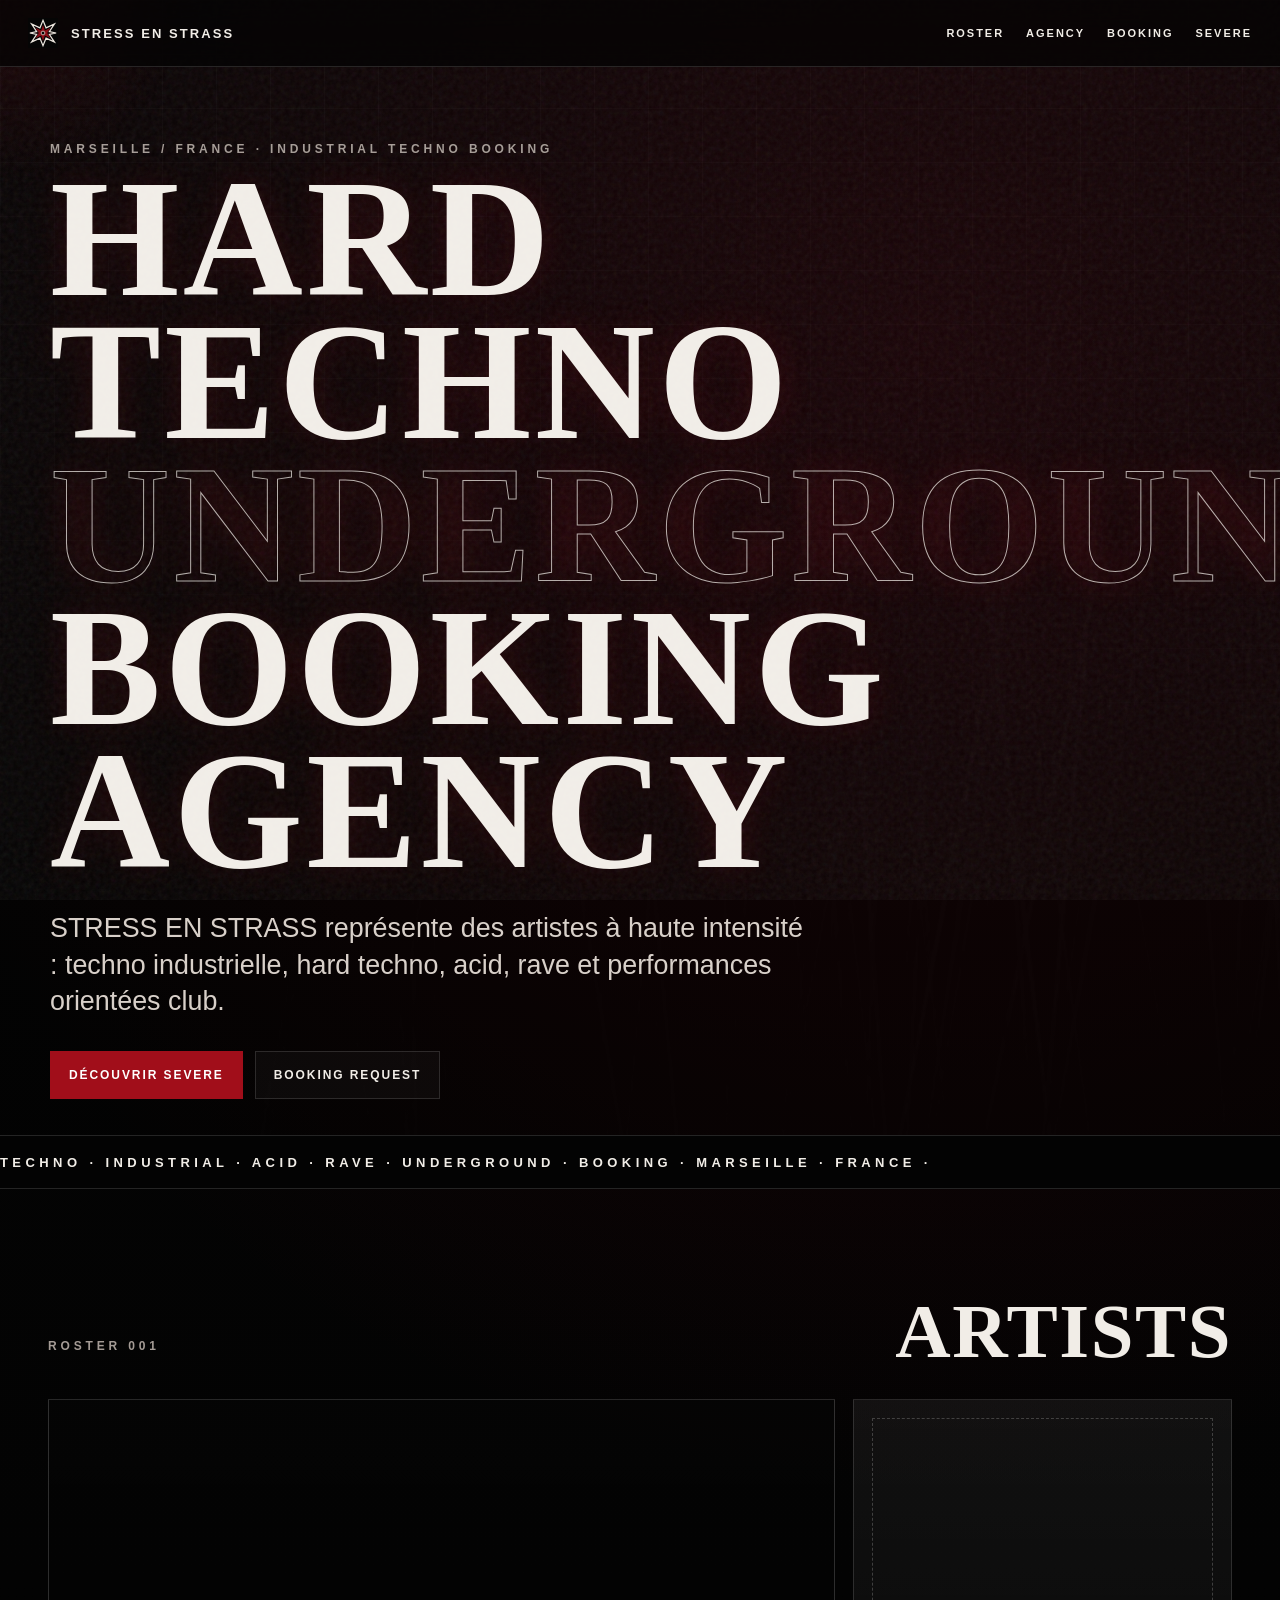
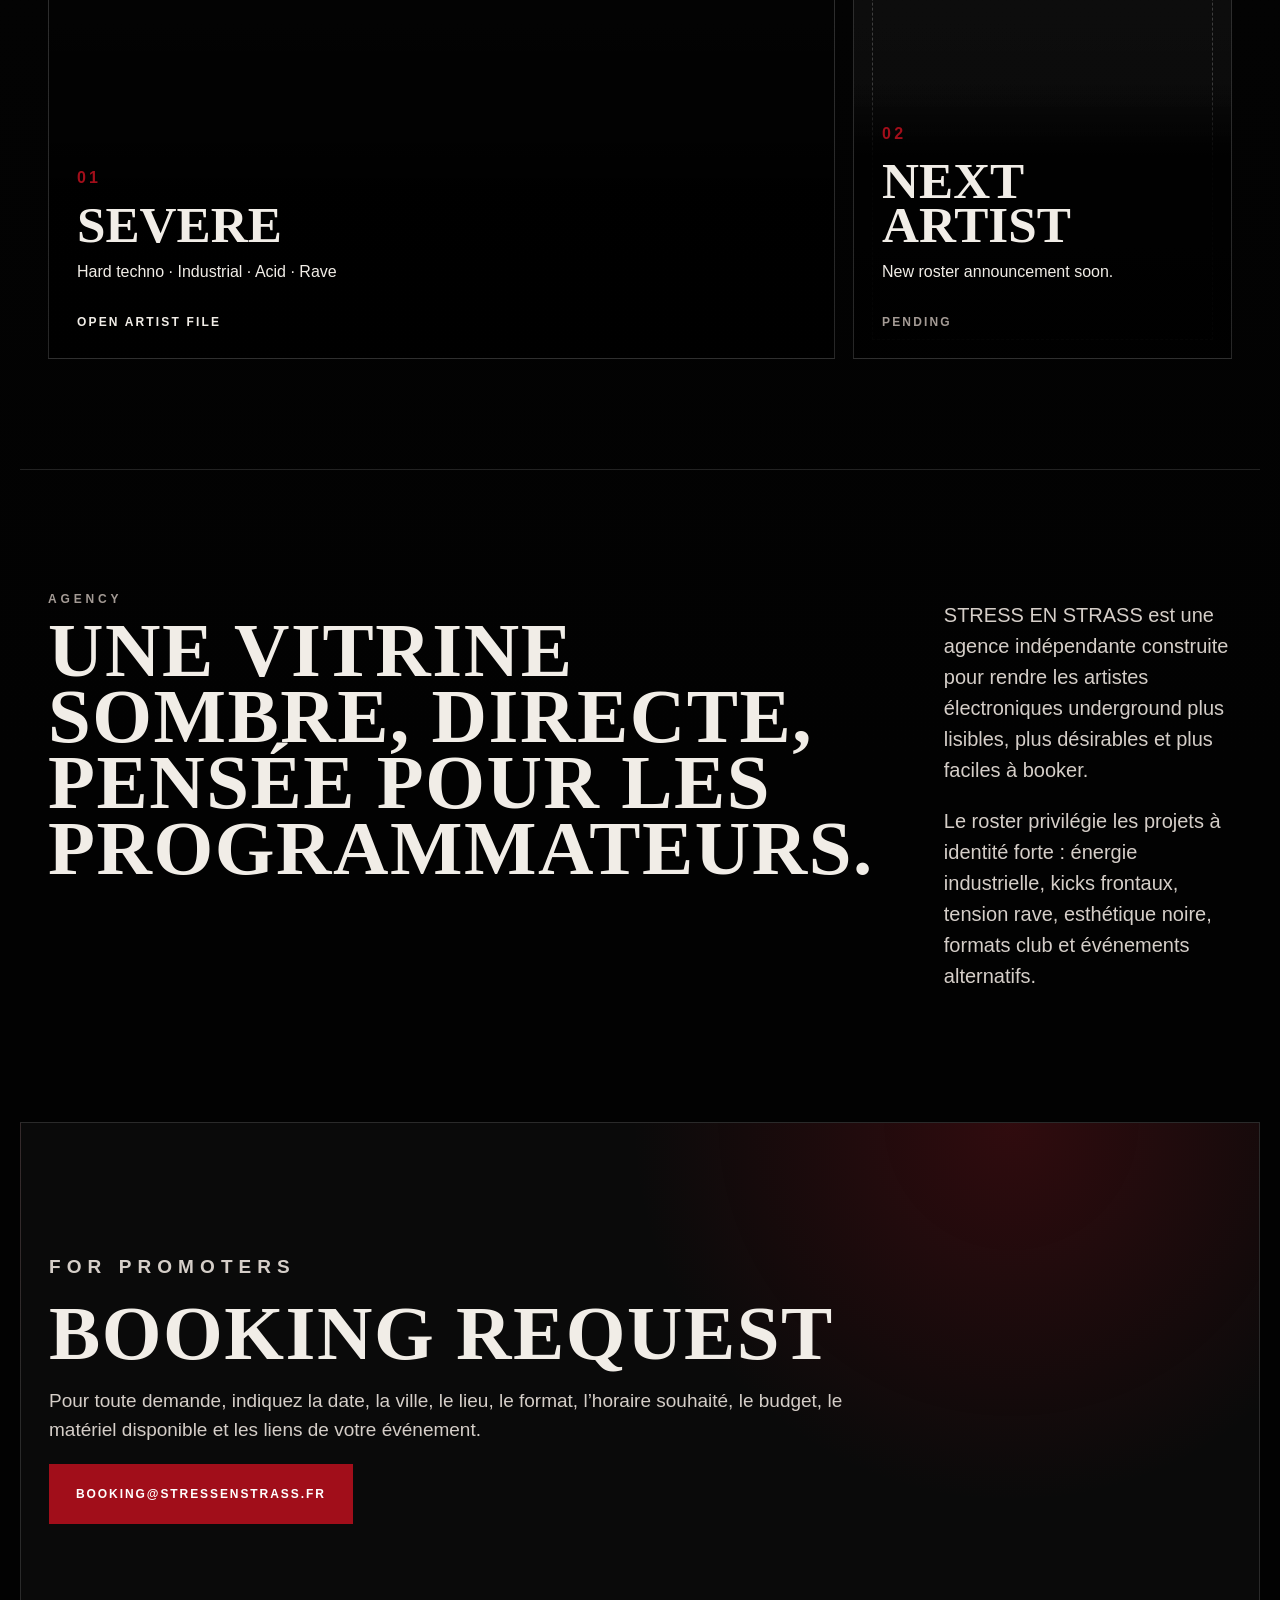
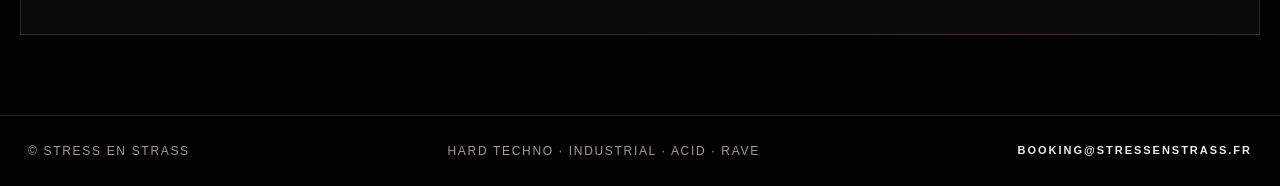
==== commit 8d11c03e: "Add files via upload" ====
--- a/index.html
+++ b/index.html
@@ -3,63 +3,120 @@
 <head>
   <meta charset="utf-8" />
   <meta name="viewport" content="width=device-width, initial-scale=1" />
-  <title>STRESS EN STRASS — Booking techno industrielle & hard techno</title>
-  <meta name="description" content="STRESS EN STRASS est une agence de booking underground dédiée aux artistes techno industrielle, hard techno et rave. Découvrez le roster et bookez SEVERE." />
-  <meta name="keywords" content="booking hard techno, agence techno industrielle, SEVERE DJ Marseille, artiste techno Marseille, booking DJ techno France" />
-  <meta name="robots" content="index,follow" />
+  <title>STRESS EN STRASS — Agence booking techno industrielle & hard techno</title>
+  <meta name="description" content="STRESS EN STRASS est une agence de booking dédiée aux artistes hard techno, techno industrielle, acid, rave et underground. Découvrez le roster et contactez-nous pour booker SEVERE." />
+  <meta name="keywords" content="booking techno, agence techno, hard techno, techno industrielle, artiste techno Marseille, SEVERE, DJ hard techno, agence booking underground" />
+  <meta name="robots" content="index, follow" />
   <link rel="canonical" href="https://stressenstrass.fr/" />
-  <meta property="og:title" content="STRESS EN STRASS — Underground Booking Agency" />
-  <meta property="og:description" content="Roster techno industrielle, hard techno et rave. Booking artiste : SEVERE." />
+  <meta property="og:title" content="STRESS EN STRASS — Techno Industrial Booking" />
+  <meta property="og:description" content="Agence de booking pour artistes hard techno, techno industrielle, acid, rave et underground." />
   <meta property="og:type" content="website" />
   <meta property="og:url" content="https://stressenstrass.fr/" />
-  <meta property="og:image" content="https://stressenstrass.fr/assets/severe.jpg" />
+  <meta property="og:image" content="https://stressenstrass.fr/assets/img/og-cover.jpg" />
   <meta name="twitter:card" content="summary_large_image" />
-  <link rel="icon" href="assets/favicon.svg" type="image/svg+xml" />
+  <link rel="icon" href="assets/logo.svg" type="image/svg+xml" />
+  <link rel="preload" href="assets/fonts/gothicum.ttf" as="font" type="font/ttf" crossorigin>
   <link rel="stylesheet" href="style.css" />
+  <script type="application/ld+json">
+  {
+    "@context": "https://schema.org",
+    "@type": "Organization",
+    "name": "STRESS EN STRASS",
+    "url": "https://stressenstrass.fr",
+    "email": "booking@stressenstrass.fr",
+    "description": "Agence de booking pour artistes hard techno, techno industrielle, acid, rave et underground.",
+    "sameAs": []
+  }
+  </script>
 </head>
 <body>
-  <div class="grain" aria-hidden="true"></div><div class="cursor-glow" aria-hidden="true"></div>
-  <header class="site-header">
-    <a class="brand" href="index.html"><img src="assets/favicon.svg" alt="Logo tribal STRESS EN STRASS" /><span>STRESS EN STRASS</span></a>
-    <nav><a href="#roster">Roster</a><a href="#booking">Booking</a><a href="artists/severe.html">SEVERE</a></nav>
+  <div class="noise"></div>
+  <div class="cursor-glow" aria-hidden="true"></div>
+
+  <header class="site-header" data-reveal>
+    <a class="brand" href="index.html" aria-label="Accueil STRESS EN STRASS">
+      <img src="assets/logo.svg" alt="Logo tribal STRESS EN STRASS" class="brand-mark" />
+      <span>STRESS EN STRASS</span>
+    </a>
+    <button class="nav-toggle" aria-label="Ouvrir le menu" aria-expanded="false">MENU</button>
+    <nav class="site-nav" aria-label="Navigation principale">
+      <a href="#roster">Roster</a>
+      <a href="#agency">Agency</a>
+      <a href="#booking">Booking</a>
+      <a href="artists/severe.html">SEVERE</a>
+    </nav>
   </header>
+
   <main>
-    <section class="hero block reveal">
-      <p class="eyebrow">Underground booking agency · Marseille / France</p>
-      <h1>Hard techno.<br>Industrial pressure.<br>Rave bodies.</h1>
-      <div class="hero-line"></div>
-      <p class="lead">STRESS EN STRASS développe et représente des profils électroniques sombres, frontaux et taillés pour clubs, warehouses, collectifs et programmations alternatives.</p>
-      <div class="actions">
-        <a class="btn primary" href="mailto:booking@stressenstrass.fr?subject=Booking%20request%20-%20STRESS%20EN%20STRASS">Booking request</a>
-        <a class="btn ghost" href="#roster">View roster</a>
+    <section class="hero full-bleed">
+      <div class="hero-bg" aria-hidden="true"></div>
+      <div class="hero-inner" data-reveal>
+        <p class="eyebrow">Marseille / France · Industrial techno booking</p>
+        <h1>HARD TECHNO<br><span>UNDERGROUND</span><br>BOOKING AGENCY</h1>
+        <p class="lead">STRESS EN STRASS représente des artistes à haute intensité : techno industrielle, hard techno, acid, rave et performances orientées club.</p>
+        <div class="hero-actions">
+          <a class="btn primary" href="artists/severe.html">Découvrir SEVERE</a>
+          <a class="btn" href="mailto:booking@stressenstrass.fr?subject=Booking%20request%20-%20STRESS%20EN%20STRASS">Booking request</a>
+        </div>
+      </div>
+      <div class="ticker" aria-hidden="true"><span>TECHNO · INDUSTRIAL · ACID · RAVE · UNDERGROUND · BOOKING · MARSEILLE · FRANCE · </span></div>
+    </section>
+
+    <section id="roster" class="section roster-section">
+      <div class="section-head" data-reveal>
+        <p class="eyebrow">Roster 001</p>
+        <h2>Artists</h2>
+      </div>
+
+      <div class="artist-grid">
+        <article class="artist-card featured" data-reveal>
+          <a href="artists/severe.html" class="artist-link" aria-label="Voir la page artiste SEVERE">
+            <div class="artist-photo severe-photo" role="img" aria-label="Photo de SEVERE"></div>
+            <div class="artist-content">
+              <p class="artist-number">01</p>
+              <h3>SEVERE</h3>
+              <p>Hard techno · Industrial · Acid · Rave</p>
+              <span class="card-cta">Open artist file</span>
+            </div>
+          </a>
+        </article>
+
+        <article class="artist-card ghost" data-reveal>
+          <div class="artist-content">
+            <p class="artist-number">02</p>
+            <h3>Next artist</h3>
+            <p>New roster announcement soon.</p>
+            <span class="card-cta muted">Pending</span>
+          </div>
+        </article>
       </div>
     </section>
-    <section id="roster" class="block reveal roster-section">
-      <div class="section-head"><p class="eyebrow">Roster 001</p><h2>Artists</h2></div>
-      <article class="artist-card severe-card">
-        <a href="artists/severe.html" class="artist-image"><img src="assets/severe.jpg" alt="SEVERE — artiste hard techno et techno industrielle basée à Marseille" /></a>
-        <div class="artist-content">
-          <p class="tagline">Marseille · Hard Techno · Industrial · Rave</p>
-          <h3>SEVERE</h3>
-          <p>Une présence frontale, sombre et sans détour : SEVERE travaille une énergie hard techno industrielle pensée pour les dancefloors à haute intensité.</p>
-          <div class="mini-links">
-            <a href="artists/severe.html">Profile</a>
-            <a href="https://soundcloud.com/severefrommars" target="_blank" rel="noopener">SoundCloud</a>
-            <a href="https://www.instagram.com/severefrommars/" target="_blank" rel="noopener">Instagram</a>
-            <a href="mailto:booking@stressenstrass.fr?subject=Booking%20SEVERE">Booking</a>
-          </div>
-        </div>
-      </article>
-      <div class="coming-soon"><span>More artists soon</span><p>Le roster est volontairement serré : chaque artiste doit avoir une identité claire, un son identifiable et une vraie page booking.</p></div>
+
+    <section id="agency" class="section split">
+      <div data-reveal>
+        <p class="eyebrow">Agency</p>
+        <h2>Une vitrine sombre, directe, pensée pour les programmateurs.</h2>
+      </div>
+      <div class="copy-block" data-reveal>
+        <p>STRESS EN STRASS est une agence indépendante construite pour rendre les artistes électroniques underground plus lisibles, plus désirables et plus faciles à booker.</p>
+        <p>Le roster privilégie les projets à identité forte : énergie industrielle, kicks frontaux, tension rave, esthétique noire, formats club et événements alternatifs.</p>
+      </div>
     </section>
-    <section id="booking" class="block reveal booking-panel">
-      <p class="eyebrow">Promoters / Clubs / Collectives</p>
+
+    <section id="booking" class="section booking-panel" data-reveal>
+      <p class="eyebrow">For promoters</p>
       <h2>Booking request</h2>
-      <p>Pour toute demande, indiquez la date, la ville, le lieu, le format de l’événement, l’horaire souhaité, la durée du set, le budget, le matériel disponible et les liens de votre structure.</p>
-      <a class="btn primary" href="mailto:booking@stressenstrass.fr?subject=Booking%20request%20-%20STRESS%20EN%20STRASS&body=Date%20:%0AVille%20:%0ALieu%20:%0AArtiste%20souhaitee%20:%20SEVERE%0AFormat%20:%0AHoraire%20:%0ADuree%20du%20set%20:%0ABudget%20:%0AMateriel%20disponible%20:%0ALiens%20evenement%20:%0AMessage%20:">booking@stressenstrass.fr</a>
+      <p>Pour toute demande, indiquez la date, la ville, le lieu, le format, l’horaire souhaité, le budget, le matériel disponible et les liens de votre événement.</p>
+      <a class="btn primary big" href="mailto:booking@stressenstrass.fr?subject=Booking%20request%20-%20STRESS%20EN%20STRASS&body=Bonjour%20STRESS%20EN%20STRASS,%0D%0A%0D%0AJe%20souhaite%20faire%20une%20demande%20de%20booking.%0D%0A%0D%0AArtiste%20souhait%C3%A9e%20:%20SEVERE%0D%0ADate%20:%20%0D%0AVille%20/%20lieu%20:%20%0D%0AType%20d%27%C3%A9v%C3%A9nement%20:%20%0D%0AHoraire%20/%20dur%C3%A9e%20:%20%0D%0ABudget%20:%20%0D%0AMat%C3%A9riel%20sur%20place%20:%20%0D%0ALien%20%C3%A9v%C3%A9nement%20:%20%0D%0A%0D%0AMerci.">booking@stressenstrass.fr</a>
     </section>
   </main>
-  <footer><span>© STRESS EN STRASS</span><span>Techno industrielle · Hard techno · Rave booking</span></footer>
-  <script src="script.js" defer></script>
+
+  <footer class="site-footer">
+    <span>© STRESS EN STRASS</span>
+    <span>Hard techno · Industrial · Acid · Rave</span>
+    <a href="mailto:booking@stressenstrass.fr">booking@stressenstrass.fr</a>
+  </footer>
+
+  <script src="script.js"></script>
 </body>
-</html>+</html>
--- a/style.css
+++ b/style.css
@@ -1,3 +1,39 @@
-@font-face{font-family:"Gothicum";src:url("assets/fonts/gothicum.ttf") format("truetype");font-display:swap}
-:root{--bg:#030303;--panel:#090909;--text:#e8e0d8;--muted:#9f9690;--line:rgba(255,255,255,.12);--blood:#b30022;--blood2:#5b0010;--shadow:0 24px 80px rgba(0,0,0,.7)}
-*{box-sizing:border-box}html{scroll-behavior:smooth}body{margin:0;color:var(--text);background:radial-gradient(circle at 80% 10%,rgba(179,0,34,.18),transparent 26rem),linear-gradient(135deg,rgba(255,255,255,.035) 1px,transparent 1px) 0 0/42px 42px,var(--bg);font-family:Inter,ui-sans-serif,system-ui,-apple-system,BlinkMacSystemFont,"Segoe UI",sans-serif;letter-spacing:.01em}a{color:inherit;text-decoration:none}img{max-width:100%;display:block}.grain{position:fixed;inset:0;pointer-events:none;opacity:.18;z-index:10;background-image:url("data:image/svg+xml,%3Csvg viewBox='0 0 200 200' xmlns='http://www.w3.org/2000/svg'%3E%3Cfilter id='n'%3E%3CfeTurbulence type='fractalNoise' baseFrequency='.9' numOctaves='3' stitchTiles='stitch'/%3E%3C/filter%3E%3Crect width='100%25' height='100%25' filter='url(%23n)' opacity='.5'/%3E%3C/svg%3E")}.cursor-glow{position:fixed;width:28rem;height:28rem;border-radius:50%;background:radial-gradient(circle,rgba(179,0,34,.16),transparent 65%);transform:translate(-50%,-50%);pointer-events:none;z-index:0;mix-blend-mode:screen}.site-header{position:sticky;top:0;z-index:20;display:flex;justify-content:space-between;align-items:center;padding:1.1rem clamp(1rem,3vw,3rem);background:rgba(3,3,3,.78);backdrop-filter:blur(18px);border-bottom:1px solid var(--line)}.brand{display:flex;gap:.9rem;align-items:center;font-family:"Gothicum",Georgia,serif;font-size:clamp(1.05rem,2.2vw,1.55rem);letter-spacing:.09em;text-transform:uppercase}.brand img{width:2.2rem;height:2.2rem;filter:drop-shadow(0 0 14px rgba(179,0,34,.6))}nav{display:flex;gap:1rem;align-items:center;text-transform:uppercase;font-size:.73rem;letter-spacing:.16em;color:var(--muted)}nav a:hover,.mini-links a:hover,footer a:hover{color:var(--text)}main{position:relative;z-index:1}.block,.hero{width:min(1120px,calc(100% - 2rem));margin:0 auto;padding:clamp(4rem,8vw,7rem) 0;border-bottom:1px solid var(--line)}.hero{min-height:82vh;display:flex;flex-direction:column;justify-content:center}.eyebrow{margin:0 0 1.1rem;color:var(--blood);text-transform:uppercase;font-size:.75rem;letter-spacing:.24em;font-weight:800}h1,h2,h3{font-family:"Gothicum",Georgia,serif;text-transform:uppercase;font-weight:400;line-height:.88;margin:0;letter-spacing:.045em;text-shadow:0 0 26px rgba(179,0,34,.14)}h1{font-size:clamp(4.5rem,13vw,12rem);max-width:1000px}h2{font-size:clamp(3rem,8vw,7rem)}h3{font-size:clamp(2.5rem,7vw,5.8rem)}.lead{font-size:clamp(1.15rem,2vw,1.5rem);line-height:1.5;color:#d8d1ca;max-width:760px}p{line-height:1.75;color:var(--muted)}.hero-line{height:1px;width:100%;background:linear-gradient(90deg,var(--blood),transparent);margin:2rem 0}.actions{display:flex;flex-wrap:wrap;gap:.8rem;margin-top:1.5rem}.btn{display:inline-flex;align-items:center;justify-content:center;padding:1rem 1.15rem;min-height:3.25rem;border:1px solid var(--line);text-transform:uppercase;font-size:.74rem;letter-spacing:.16em;font-weight:900;transition:.25s ease;background:#080808}.btn.primary{border-color:rgba(179,0,34,.55);background:linear-gradient(135deg,var(--blood2),#080808);box-shadow:0 0 30px rgba(179,0,34,.12)}.btn:hover{transform:translateY(-2px);border-color:var(--blood)}.section-head{display:flex;justify-content:space-between;align-items:end;gap:1rem;margin-bottom:2rem}.artist-card{display:grid;grid-template-columns:.9fr 1.1fr;border:1px solid var(--line);background:linear-gradient(135deg,rgba(255,255,255,.05),rgba(255,255,255,.015));box-shadow:var(--shadow);overflow:hidden}.artist-image{min-height:460px;background:#111;overflow:hidden;position:relative}.artist-image img{width:100%;height:100%;object-fit:cover;filter:grayscale(1) contrast(1.22) brightness(.76);transition:1s ease}.artist-card:hover img{transform:scale(1.04);filter:grayscale(.75) contrast(1.28) brightness(.85)}.artist-content{padding:clamp(1.5rem,4vw,3rem);display:flex;flex-direction:column;justify-content:end}.tagline{text-transform:uppercase;letter-spacing:.18em;font-size:.76rem;color:var(--blood);font-weight:900}.mini-links{display:flex;flex-wrap:wrap;gap:.7rem;margin-top:1.6rem}.mini-links a{border:1px solid var(--line);padding:.75rem .9rem;text-transform:uppercase;font-size:.7rem;letter-spacing:.14em;color:var(--muted);background:#070707}.mini-links.full{justify-content:flex-start}.coming-soon{margin-top:1rem;border:1px dashed var(--line);padding:1rem;color:var(--muted);display:flex;justify-content:space-between;gap:1rem;align-items:center}.coming-soon span{font-family:"Gothicum",Georgia,serif;text-transform:uppercase;font-size:1.6rem;color:var(--text)}.booking-panel{background:linear-gradient(135deg,rgba(179,0,34,.12),rgba(255,255,255,.02));padding:clamp(2rem,5vw,4rem);margin-top:clamp(3rem,6vw,5rem);border:1px solid var(--line);box-shadow:var(--shadow)}.artist-hero{width:min(1220px,calc(100% - 2rem));margin:0 auto;padding:clamp(3rem,6vw,5rem) 0;display:grid;grid-template-columns:.85fr 1.15fr;gap:clamp(1.5rem,5vw,4rem);align-items:center;min-height:85vh;border-bottom:1px solid var(--line)}.artist-portrait{border:1px solid var(--line);min-height:680px;background:#090909;box-shadow:var(--shadow);overflow:hidden;position:relative}.artist-portrait:after,.artist-image:after{content:"";position:absolute;inset:0;background:linear-gradient(180deg,transparent,rgba(0,0,0,.55));pointer-events:none}.artist-portrait img{width:100%;height:100%;object-fit:cover;filter:grayscale(1) contrast(1.28) brightness(.72)}.artist-copy h1{font-size:clamp(5rem,15vw,13rem)}.big-quote{font-family:"Gothicum",Georgia,serif;font-size:clamp(2rem,5vw,4.8rem);line-height:1.05;color:var(--text);max-width:1050px;margin:1rem 0 2rem;text-transform:uppercase}.spec-grid{display:grid;grid-template-columns:repeat(3,1fr);gap:1px;background:var(--line);border:1px solid var(--line)}.spec-grid div{background:#070707;padding:1.2rem;min-height:120px;display:flex;flex-direction:column;justify-content:space-between}.spec-grid span{font-size:.7rem;letter-spacing:.18em;text-transform:uppercase;color:var(--muted)}.spec-grid strong{font-size:1rem;color:var(--text);text-transform:uppercase;letter-spacing:.08em}.listen-section p{max-width:800px}.player-frame{border:1px solid var(--line);background:#070707;padding:.5rem;box-shadow:var(--shadow);margin-top:1.5rem}.player-frame iframe{display:block;filter:grayscale(.25) contrast(1.05)}footer{display:flex;justify-content:space-between;gap:1rem;padding:2rem clamp(1rem,3vw,3rem);color:var(--muted);font-size:.75rem;text-transform:uppercase;letter-spacing:.16em;border-top:1px solid var(--line)}.reveal{opacity:0;transform:translateY(26px);transition:opacity .7s ease,transform .7s ease}.reveal.visible{opacity:1;transform:none}@media(max-width:850px){.site-header{align-items:flex-start;gap:1rem;flex-direction:column}nav{flex-wrap:wrap}.artist-card,.artist-hero{grid-template-columns:1fr}.artist-portrait,.artist-image{min-height:420px}.spec-grid{grid-template-columns:1fr}.coming-soon{display:block}h1{font-size:clamp(3.8rem,18vw,7rem)}.section-head{display:block}footer{flex-direction:column}}+@font-face{
+  font-family:"Gothicum";
+  src:url("assets/fonts/gothicum.ttf") format("truetype");
+  font-weight:400;
+  font-style:normal;
+  font-display:swap;
+}
+:root{
+  --bg:#050505;
+  --bg2:#0b0708;
+  --ink:#f1ede7;
+  --muted:#a49b95;
+  --line:rgba(255,255,255,.13);
+  --blood:#a10e1a;
+  --blood2:#3a050a;
+  --steel:#181818;
+  --font-goth:"Gothicum", "Cinzel", Georgia, serif;
+  --font-body:Inter, Arial, Helvetica, sans-serif;
+}
+*{box-sizing:border-box}
+html{scroll-behavior:smooth}
+body{
+  margin:0;
+  background:radial-gradient(circle at 72% 10%, rgba(130,0,18,.22), transparent 36%), linear-gradient(180deg,var(--bg),#020202 70%);
+  color:var(--ink);
+  font-family:var(--font-body);
+  overflow-x:hidden;
+}
+body::before{
+  content:"";position:fixed;inset:0;pointer-events:none;z-index:-2;
+  background-image:linear-gradient(rgba(255,255,255,.035) 1px, transparent 1px),linear-gradient(90deg, rgba(255,255,255,.035) 1px, transparent 1px);
+  background-size:54px 54px;
+  mask-image:linear-gradient(to bottom, rgba(0,0,0,.9), rgba(0,0,0,.12));
+}
+.noise{position:fixed;inset:0;pointer-events:none;opacity:.14;mix-blend-mode:screen;z-index:20;background-image:url("data:image/svg+xml,%3Csvg viewBox='0 0 220 220' xmlns='http://www.w3.org/2000/svg'%3E%3Cfilter id='n'%3E%3CfeTurbulence type='fractalNoise' baseFrequency='.8' numOctaves='4' stitchTiles='stitch'/%3E%3C/filter%3E%3Crect width='100%25' height='100%25' filter='url(%23n)' opacity='.55'/%3E%3C/svg%3E")}
+.cursor-glow{position:fixed;width:420px;height:420px;border-radius:50%;pointer-events:none;background:radial-gradient(circle,rgba(160,14,26,.2),transparent 62%);z-index:1;transform:translate(-50%,-50%);opacity:.75}.site-header{position:fixed;top:0;left:0;right:0;z-index:50;display:flex;align-items:center;justify-content:space-between;padding:18px 28px;border-bottom:1px solid var(--line);background:rgba(3,3,3,.72);backdrop-filter:blur(18px)}
+.brand{display:flex;gap:13px;align-items:center;color:var(--ink);text-decoration:none;letter-spacing:.16em;font-size:13px;font-weight:900;text-transform:uppercase}.brand-mark{width:30px;height:30px}.site-nav{display:flex;gap:22px}.site-nav a,.site-footer a{color:var(--ink);text-decoration:none;text-transform:uppercase;letter-spacing:.18em;font-size:11px;font-weight:800}.site-nav a:hover,.site-footer a:hover{color:var(--blood)}.nav-toggle{display:none;background:none;color:var(--ink);border:1px solid var(--line);padding:10px 12px;letter-spacing:.16em}.full-bleed{min-height:100svh;position:relative}.hero{display:grid;place-items:center;padding:130px 24px 90px;overflow:hidden}.hero-bg{position:absolute;inset:0;opacity:.24;background:linear-gradient(115deg,#050505 0%, transparent 55%), url("assets/img/hero-texture.jpg") center/cover no-repeat;filter:contrast(120%) grayscale(1)}.hero-inner{position:relative;z-index:2;max-width:1180px;width:100%}.eyebrow{text-transform:uppercase;letter-spacing:.32em;color:var(--muted);font-size:12px;font-weight:900}.h1{}h1,h2,h3{margin:0;line-height:.86;text-transform:uppercase}h1{font-family:var(--font-goth);font-size:clamp(58px,13vw,190px);letter-spacing:.02em;text-shadow:0 0 34px rgba(161,14,26,.18)}h1 span{color:transparent;-webkit-text-stroke:1px rgba(241,237,231,.72)}h2{font-family:var(--font-goth);font-size:clamp(38px,6vw,92px);letter-spacing:.02em}h3{font-family:var(--font-goth);font-size:clamp(34px,4vw,72px)}.lead{max-width:760px;font-size:clamp(18px,2.1vw,28px);line-height:1.35;color:#d8d0c9}.hero-actions{display:flex;gap:12px;flex-wrap:wrap;margin-top:32px}.btn{display:inline-flex;align-items:center;justify-content:center;min-height:48px;padding:0 18px;border:1px solid var(--line);background:rgba(255,255,255,.03);color:var(--ink);text-decoration:none;text-transform:uppercase;letter-spacing:.16em;font-size:12px;font-weight:900;transition:.25s ease}.btn:hover{transform:translateY(-2px);border-color:rgba(161,14,26,.85);box-shadow:0 0 28px rgba(161,14,26,.22)}.btn.primary{background:var(--blood);border-color:var(--blood);color:white}.btn.big{min-height:60px;padding:0 26px}.ticker{position:absolute;left:0;right:0;bottom:0;border-block:1px solid var(--line);height:54px;display:flex;align-items:center;overflow:hidden;background:#030303}.ticker span{white-space:nowrap;font-size:13px;letter-spacing:.34em;font-weight:900;animation:ticker 24s linear infinite}@keyframes ticker{to{transform:translateX(-50%)}}.section{position:relative;padding:110px 28px;max-width:1240px;margin:0 auto}.section-head{display:flex;justify-content:space-between;gap:20px;align-items:end;margin-bottom:34px}.artist-grid{display:grid;grid-template-columns:1.35fr .65fr;gap:18px}.artist-card{min-height:560px;border:1px solid var(--line);background:linear-gradient(180deg,rgba(255,255,255,.06),rgba(255,255,255,.02));position:relative;overflow:hidden}.artist-link{display:block;height:100%;color:inherit;text-decoration:none}.artist-photo{position:absolute;inset:0;opacity:.7;filter:grayscale(1) contrast(115%);background:#111 center/cover no-repeat}.severe-photo{background-image:linear-gradient(to top,rgba(0,0,0,.9),rgba(0,0,0,.15)),url("assets/img/severe.jpg")}.artist-card:hover .artist-photo{transform:scale(1.04);transition:1s ease;filter:grayscale(.8) contrast(130%)}.artist-content{position:absolute;left:0;right:0;bottom:0;padding:28px;background:linear-gradient(transparent,rgba(0,0,0,.92) 28%)}.artist-number{color:var(--blood);font-weight:900;letter-spacing:.2em}.card-cta{display:inline-block;margin-top:18px;text-transform:uppercase;letter-spacing:.18em;font-weight:900;font-size:12px}.muted{color:var(--muted)}.ghost{min-height:560px}.ghost::before{content:"";position:absolute;inset:18px;border:1px dashed rgba(255,255,255,.2)}.split{display:grid;grid-template-columns:1fr 1fr;gap:70px;border-top:1px solid var(--line)}.copy-block{font-size:20px;line-height:1.55;color:#d5cec8}.booking-panel{border:1px solid var(--line);background:radial-gradient(circle at 80% 0%,rgba(161,14,26,.25),transparent 34%),rgba(255,255,255,.035);margin-bottom:80px}.booking-panel p{max-width:850px;color:#d5cec8;font-size:19px;line-height:1.55}.artist-hero{display:grid;grid-template-columns:.85fr 1.15fr;align-items:end;gap:0;padding:96px 0 0}.artist-visual{min-height:100svh;position:relative;background-position:center;background-size:cover;filter:grayscale(1) contrast(118%)}.artist-hero-copy{padding:7vw 5vw;position:relative;z-index:2}.listen-section{border-top:1px solid var(--line)}.player-frame{border:1px solid var(--line);background:#060606;padding:10px;box-shadow:0 18px 80px rgba(0,0,0,.5)}.info-grid{display:grid;grid-template-columns:repeat(3,1fr);gap:14px}.info-card{border:1px solid var(--line);padding:22px;background:rgba(255,255,255,.035)}.info-card span{display:block;color:var(--muted);text-transform:uppercase;letter-spacing:.2em;font-size:11px;font-weight:900;margin-bottom:12px}.info-card strong{font-size:18px;line-height:1.35}.site-footer{display:flex;justify-content:space-between;gap:18px;padding:28px;border-top:1px solid var(--line);color:var(--muted);font-size:12px;text-transform:uppercase;letter-spacing:.14em}[data-reveal]{opacity:0;transform:translateY(24px);transition:opacity .8s ease,transform .8s ease}[data-reveal].is-visible{opacity:1;transform:none}
+@media(max-width:820px){.site-header{padding:14px}.brand span{font-size:11px}.nav-toggle{display:block}.site-nav{position:absolute;top:100%;left:0;right:0;display:none;flex-direction:column;background:#030303;padding:18px;border-bottom:1px solid var(--line)}.site-nav.open{display:flex}.hero{place-items:end start;padding-top:120px}h1{font-size:clamp(56px,21vw,110px)}.artist-grid,.split,.artist-hero,.info-grid{grid-template-columns:1fr}.artist-card,.ghost{min-height:430px}.artist-visual{min-height:62svh}.section{padding:78px 18px}.site-footer{flex-direction:column}.cursor-glow{display:none}.section-head{display:block}}
+@media(prefers-reduced-motion:reduce){*,*::before,*::after{animation:none!important;transition:none!important;scroll-behavior:auto!important}.cursor-glow{display:none}}
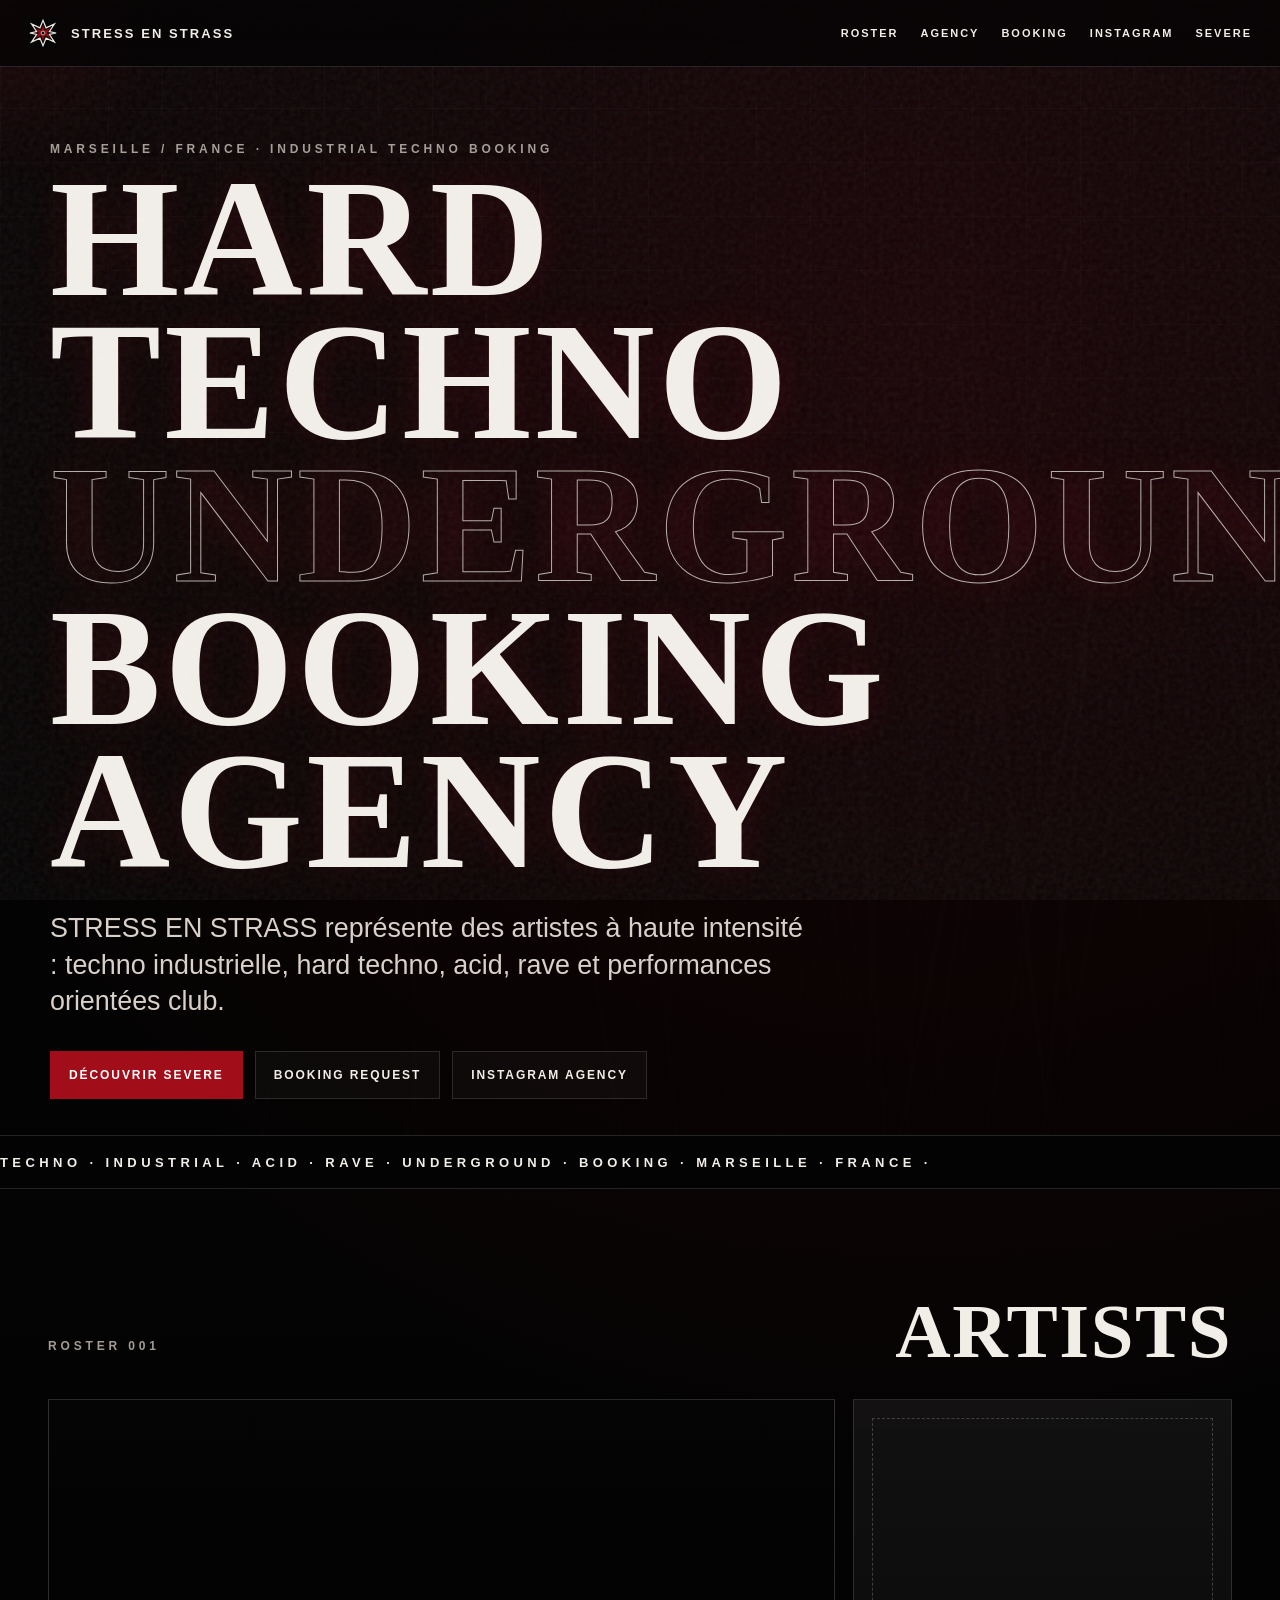
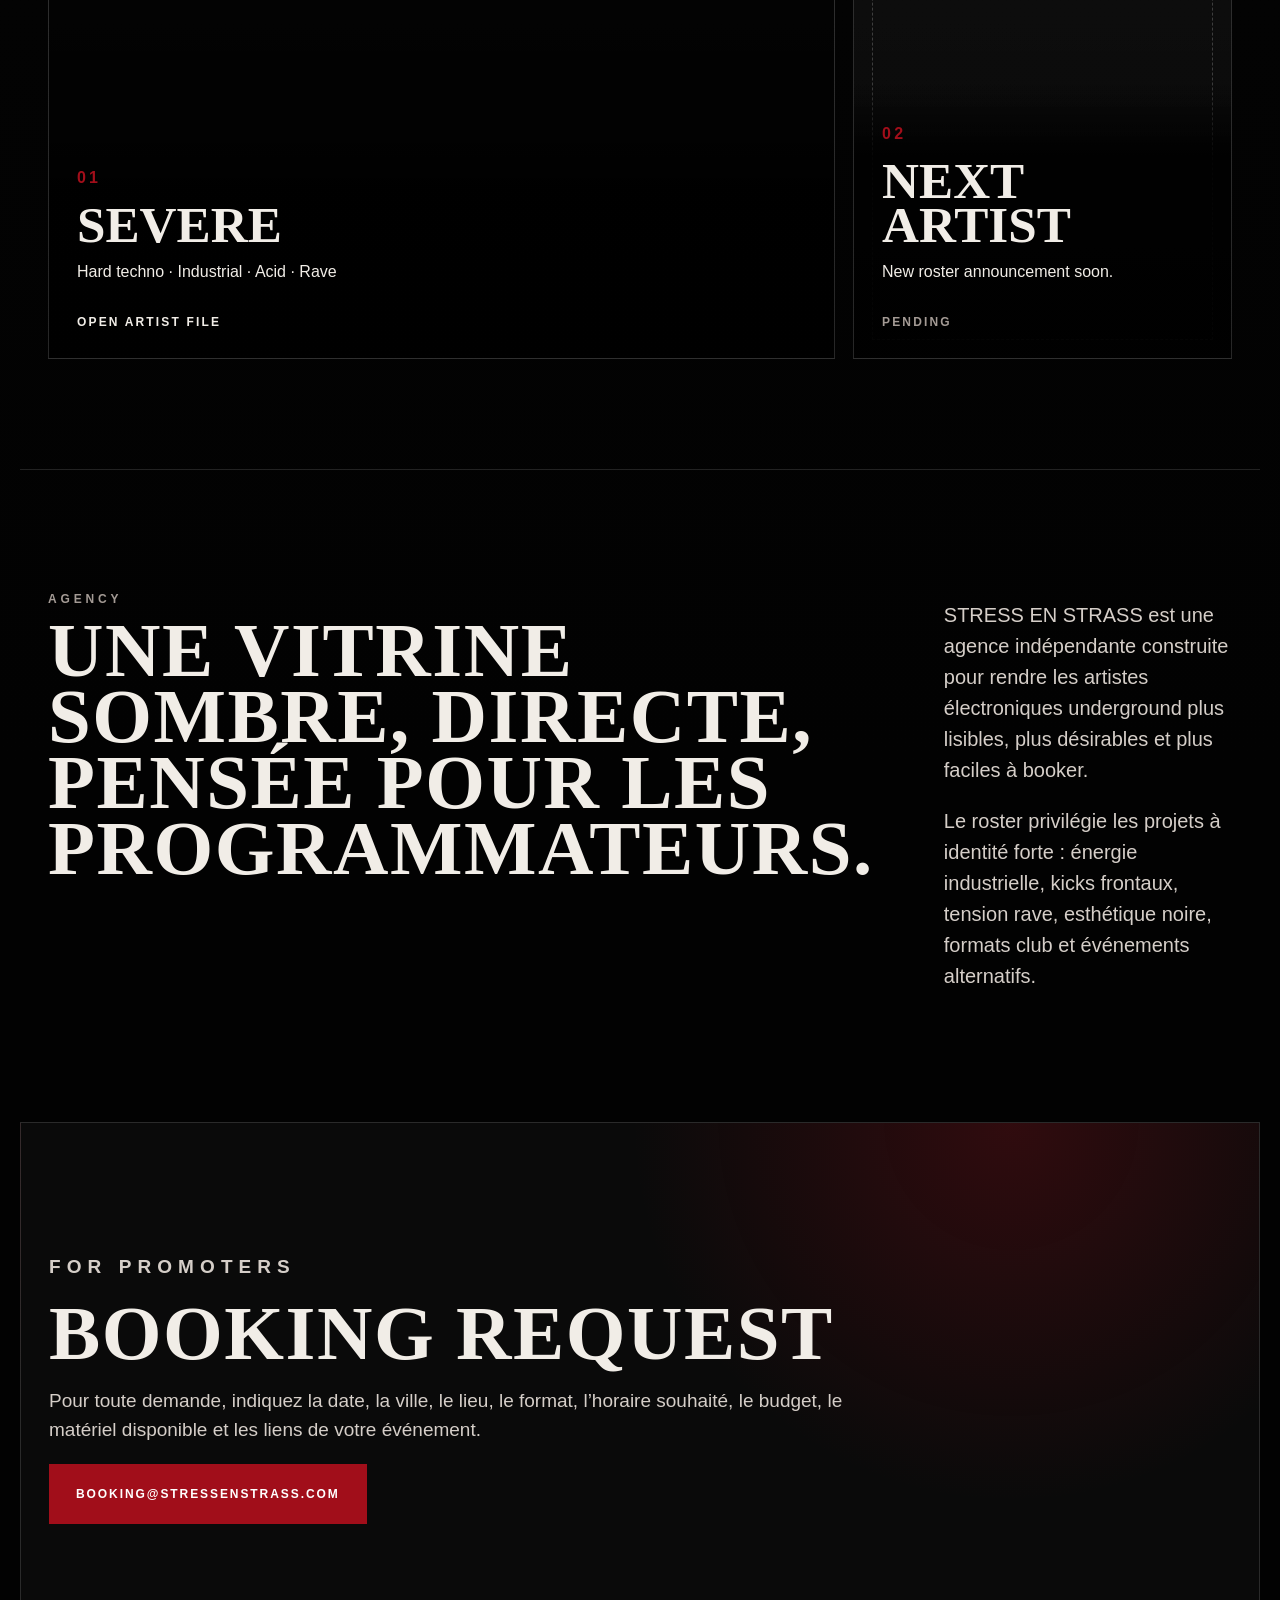
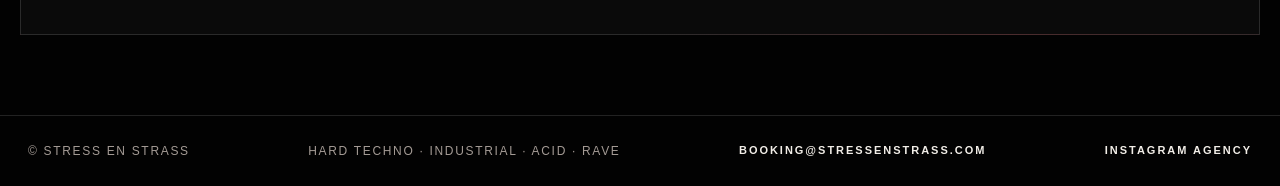
==== commit d5c48f28: "Add files via upload" ====
--- a/index.html
+++ b/index.html
@@ -23,9 +23,9 @@
     "@type": "Organization",
     "name": "STRESS EN STRASS",
     "url": "https://stressenstrass.fr",
-    "email": "booking@stressenstrass.fr",
+    "email": "booking@stressenstrass.com",
     "description": "Agence de booking pour artistes hard techno, techno industrielle, acid, rave et underground.",
-    "sameAs": []
+    "sameAs": ["https://www.instagram.com/stressenstrass_agency/"]
   }
   </script>
 </head>
@@ -43,6 +43,7 @@
       <a href="#roster">Roster</a>
       <a href="#agency">Agency</a>
       <a href="#booking">Booking</a>
+      <a href="https://www.instagram.com/stressenstrass_agency/" target="_blank" rel="noopener">Instagram</a>
       <a href="artists/severe.html">SEVERE</a>
     </nav>
   </header>
@@ -56,7 +57,8 @@
         <p class="lead">STRESS EN STRASS représente des artistes à haute intensité : techno industrielle, hard techno, acid, rave et performances orientées club.</p>
         <div class="hero-actions">
           <a class="btn primary" href="artists/severe.html">Découvrir SEVERE</a>
-          <a class="btn" href="mailto:booking@stressenstrass.fr?subject=Booking%20request%20-%20STRESS%20EN%20STRASS">Booking request</a>
+          <a class="btn" href="mailto:booking@stressenstrass.com?subject=Booking%20request%20-%20STRESS%20EN%20STRASS">Booking request</a>
+          <a class="btn" href="https://www.instagram.com/stressenstrass_agency/" target="_blank" rel="noopener">Instagram agency</a>
         </div>
       </div>
       <div class="ticker" aria-hidden="true"><span>TECHNO · INDUSTRIAL · ACID · RAVE · UNDERGROUND · BOOKING · MARSEILLE · FRANCE · </span></div>
@@ -107,14 +109,15 @@
       <p class="eyebrow">For promoters</p>
       <h2>Booking request</h2>
       <p>Pour toute demande, indiquez la date, la ville, le lieu, le format, l’horaire souhaité, le budget, le matériel disponible et les liens de votre événement.</p>
-      <a class="btn primary big" href="mailto:booking@stressenstrass.fr?subject=Booking%20request%20-%20STRESS%20EN%20STRASS&body=Bonjour%20STRESS%20EN%20STRASS,%0D%0A%0D%0AJe%20souhaite%20faire%20une%20demande%20de%20booking.%0D%0A%0D%0AArtiste%20souhait%C3%A9e%20:%20SEVERE%0D%0ADate%20:%20%0D%0AVille%20/%20lieu%20:%20%0D%0AType%20d%27%C3%A9v%C3%A9nement%20:%20%0D%0AHoraire%20/%20dur%C3%A9e%20:%20%0D%0ABudget%20:%20%0D%0AMat%C3%A9riel%20sur%20place%20:%20%0D%0ALien%20%C3%A9v%C3%A9nement%20:%20%0D%0A%0D%0AMerci.">booking@stressenstrass.fr</a>
+      <a class="btn primary big" href="mailto:booking@stressenstrass.com?subject=Booking%20request%20-%20STRESS%20EN%20STRASS&body=Bonjour%20STRESS%20EN%20STRASS,%0D%0A%0D%0AJe%20souhaite%20faire%20une%20demande%20de%20booking.%0D%0A%0D%0AArtiste%20souhait%C3%A9e%20:%20SEVERE%0D%0ADate%20:%20%0D%0AVille%20/%20lieu%20:%20%0D%0AType%20d%27%C3%A9v%C3%A9nement%20:%20%0D%0AHoraire%20/%20dur%C3%A9e%20:%20%0D%0ABudget%20:%20%0D%0AMat%C3%A9riel%20sur%20place%20:%20%0D%0ALien%20%C3%A9v%C3%A9nement%20:%20%0D%0A%0D%0AMerci.">booking@stressenstrass.com</a>
     </section>
   </main>
 
   <footer class="site-footer">
     <span>© STRESS EN STRASS</span>
     <span>Hard techno · Industrial · Acid · Rave</span>
-    <a href="mailto:booking@stressenstrass.fr">booking@stressenstrass.fr</a>
+    <a href="mailto:booking@stressenstrass.com">booking@stressenstrass.com</a>
+    <a href="https://www.instagram.com/stressenstrass_agency/" target="_blank" rel="noopener">Instagram agency</a>
   </footer>
 
   <script src="script.js"></script>
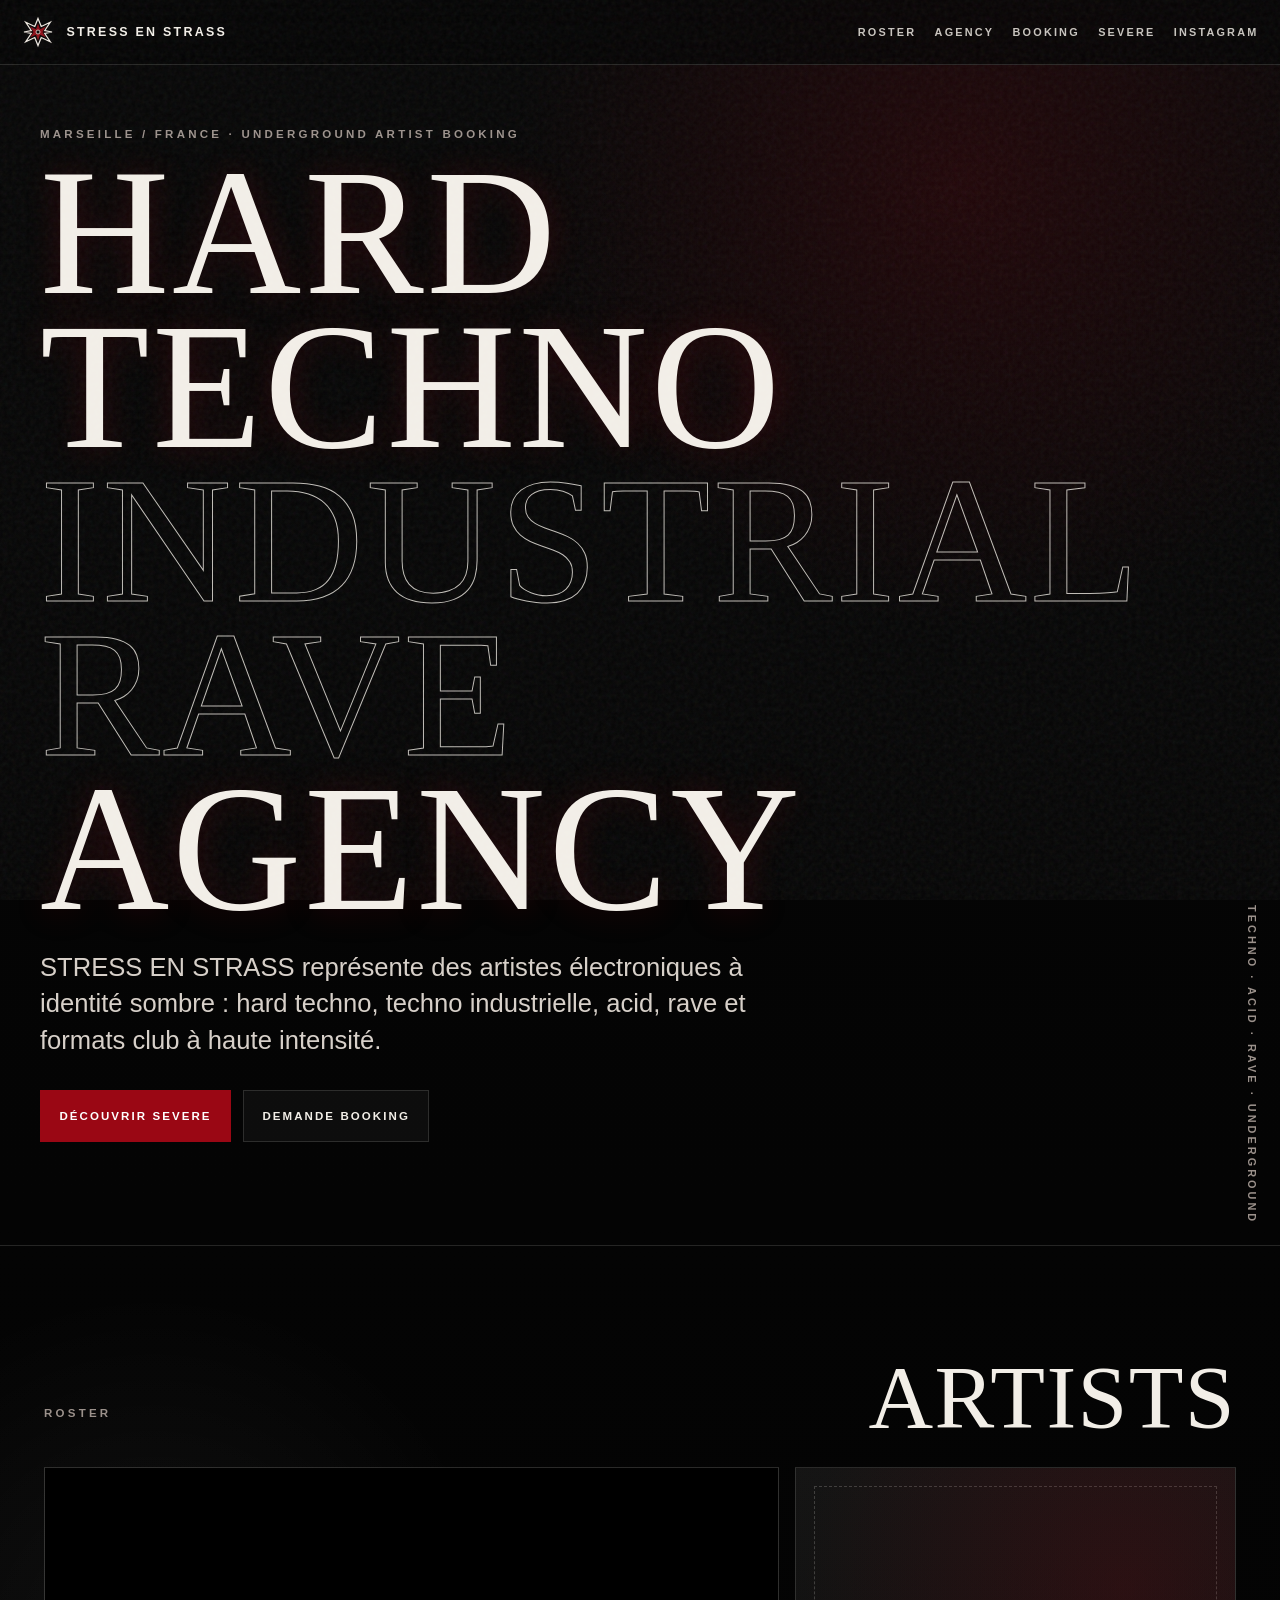
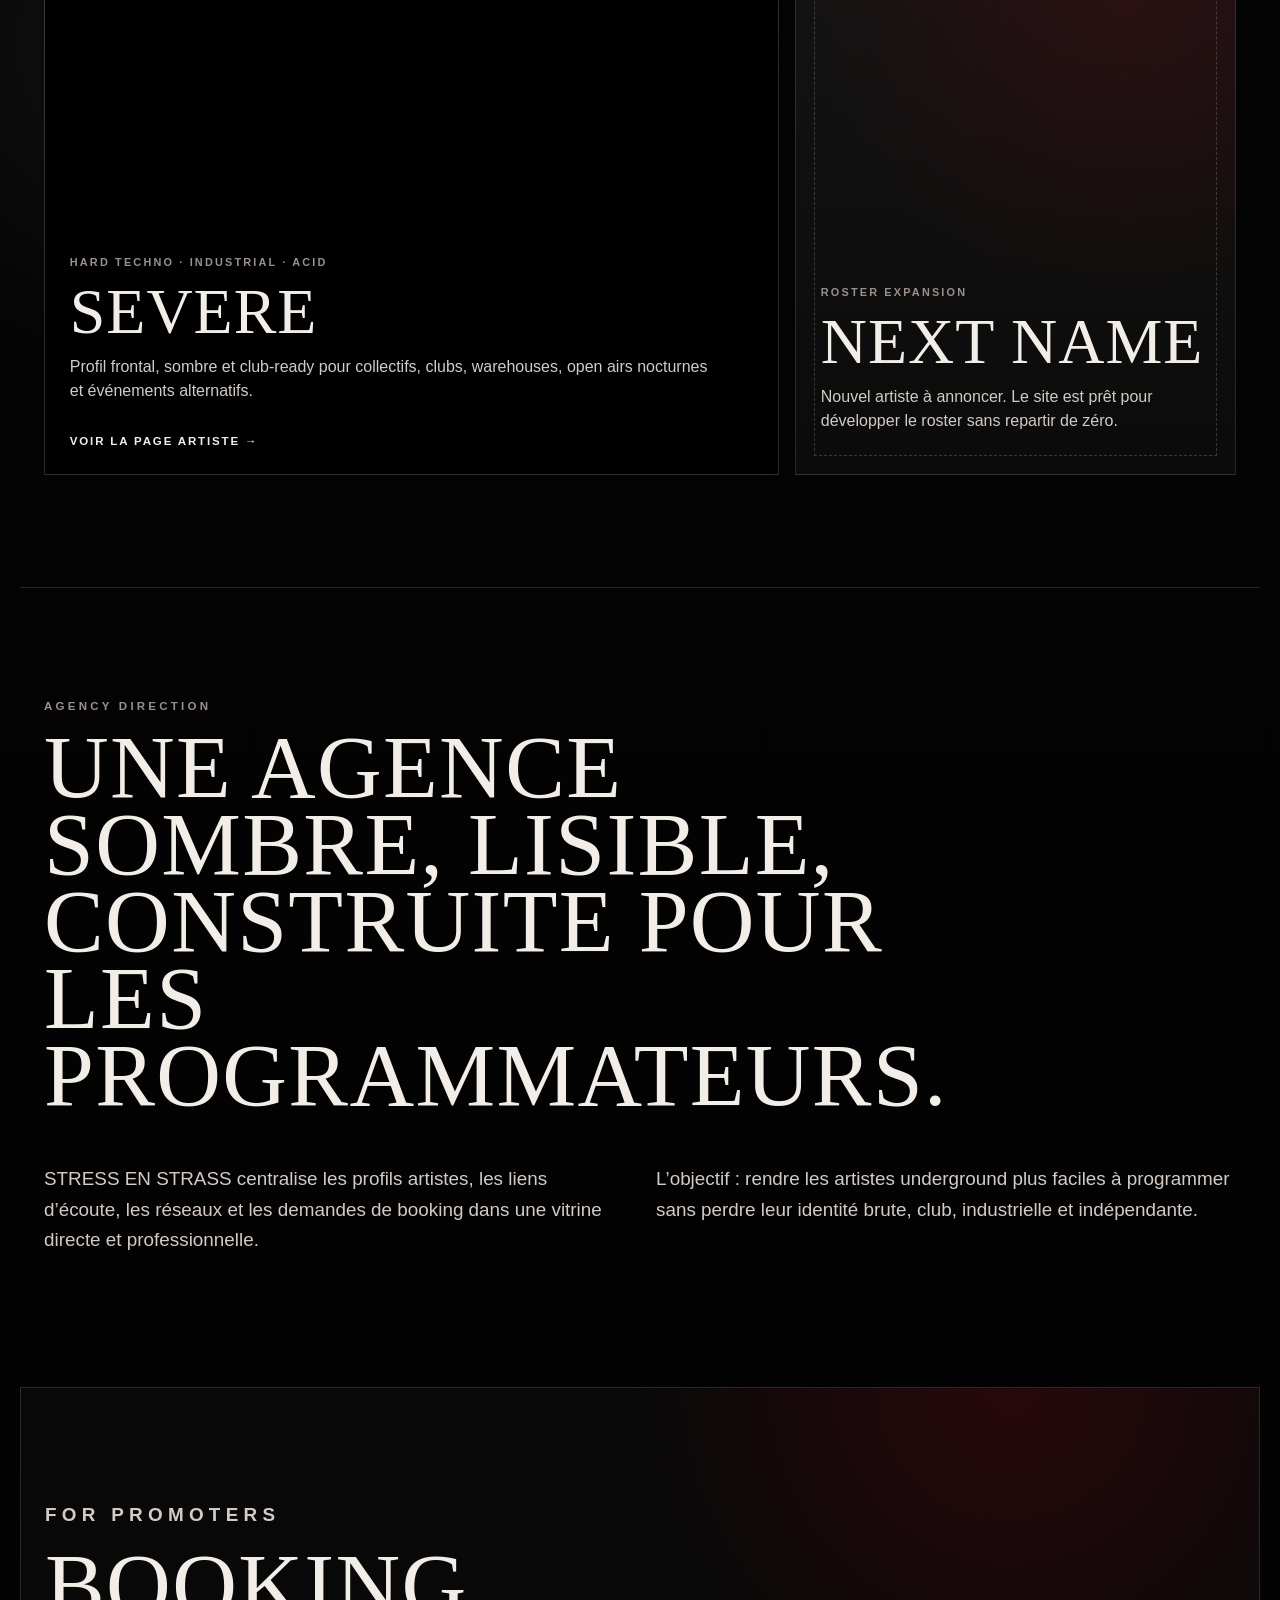
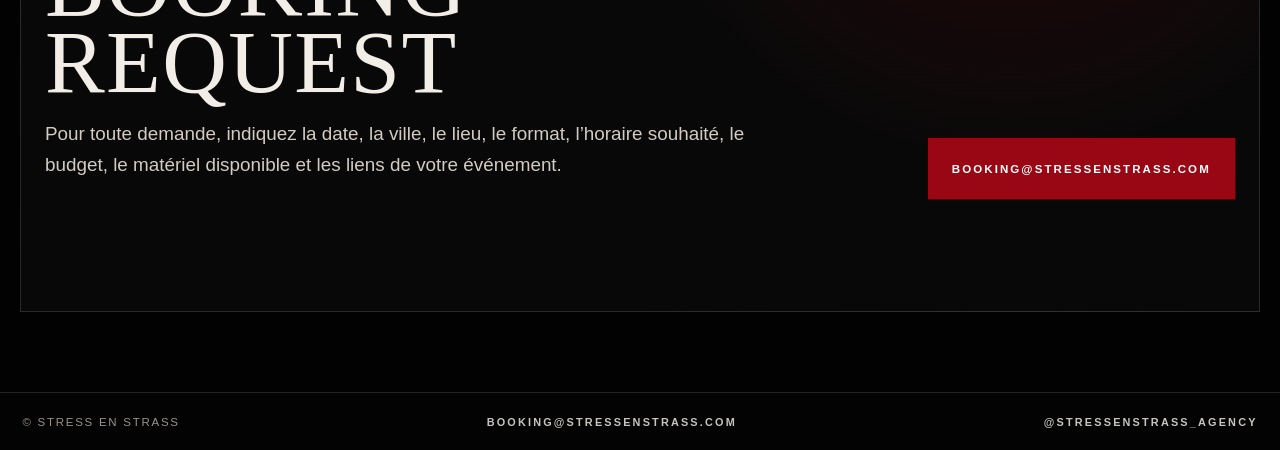
==== commit 1f4c3163: "Add files via upload" ====
--- a/index.html
+++ b/index.html
@@ -1,41 +1,41 @@
 <!doctype html>
 <html lang="fr">
 <head>
-  <meta charset="utf-8" />
-  <meta name="viewport" content="width=device-width, initial-scale=1" />
-  <title>STRESS EN STRASS — Agence booking techno industrielle & hard techno</title>
-  <meta name="description" content="STRESS EN STRASS est une agence de booking dédiée aux artistes hard techno, techno industrielle, acid, rave et underground. Découvrez le roster et contactez-nous pour booker SEVERE." />
-  <meta name="keywords" content="booking techno, agence techno, hard techno, techno industrielle, artiste techno Marseille, SEVERE, DJ hard techno, agence booking underground" />
-  <meta name="robots" content="index, follow" />
-  <link rel="canonical" href="https://stressenstrass.fr/" />
-  <meta property="og:title" content="STRESS EN STRASS — Techno Industrial Booking" />
-  <meta property="og:description" content="Agence de booking pour artistes hard techno, techno industrielle, acid, rave et underground." />
-  <meta property="og:type" content="website" />
-  <meta property="og:url" content="https://stressenstrass.fr/" />
-  <meta property="og:image" content="https://stressenstrass.fr/assets/img/og-cover.jpg" />
-  <meta name="twitter:card" content="summary_large_image" />
-  <link rel="icon" href="assets/logo.svg" type="image/svg+xml" />
+  <meta charset="utf-8">
+  <meta name="viewport" content="width=device-width, initial-scale=1">
+  <title>STRESS EN STRASS — Booking hard techno & techno industrielle</title>
+  <meta name="description" content="STRESS EN STRASS est une agence de booking underground dédiée à la hard techno, techno industrielle, acid et rave. Découvrez SEVERE et contactez booking@stressenstrass.com.">
+  <meta name="keywords" content="agence booking techno, booking hard techno, techno industrielle, DJ hard techno Marseille, SEVERE, booking artiste techno, rave underground France">
+  <meta name="robots" content="index, follow">
+  <link rel="canonical" href="https://stressenstrass.fr/">
+  <meta property="og:title" content="STRESS EN STRASS — Hard Techno Booking Agency">
+  <meta property="og:description" content="Booking underground : hard techno, techno industrielle, acid, rave.">
+  <meta property="og:type" content="website">
+  <meta property="og:url" content="https://stressenstrass.fr/">
+  <meta property="og:image" content="https://stressenstrass.fr/assets/img/og-cover.jpg">
+  <meta name="twitter:card" content="summary_large_image">
+  <link rel="icon" href="assets/logo.svg" type="image/svg+xml">
   <link rel="preload" href="assets/fonts/gothicum.ttf" as="font" type="font/ttf" crossorigin>
-  <link rel="stylesheet" href="style.css" />
+  <link rel="stylesheet" href="style.css">
   <script type="application/ld+json">
   {
-    "@context": "https://schema.org",
-    "@type": "Organization",
-    "name": "STRESS EN STRASS",
-    "url": "https://stressenstrass.fr",
-    "email": "booking@stressenstrass.com",
-    "description": "Agence de booking pour artistes hard techno, techno industrielle, acid, rave et underground.",
-    "sameAs": ["https://www.instagram.com/stressenstrass_agency/"]
+    "@context":"https://schema.org",
+    "@type":"Organization",
+    "name":"STRESS EN STRASS",
+    "url":"https://stressenstrass.fr",
+    "email":"booking@stressenstrass.com",
+    "description":"Agence de booking underground pour artistes hard techno, techno industrielle, acid et rave.",
+    "sameAs":["https://www.instagram.com/stressenstrass_agency/"]
   }
   </script>
 </head>
 <body>
-  <div class="noise"></div>
-  <div class="cursor-glow" aria-hidden="true"></div>
+  <div class="noise" aria-hidden="true"></div>
+  <div class="orb" aria-hidden="true"></div>
 
-  <header class="site-header" data-reveal>
+  <header class="site-header">
     <a class="brand" href="index.html" aria-label="Accueil STRESS EN STRASS">
-      <img src="assets/logo.svg" alt="Logo tribal STRESS EN STRASS" class="brand-mark" />
+      <img src="assets/logo.svg" alt="Logo tribal STRESS EN STRASS" class="brand-mark">
       <span>STRESS EN STRASS</span>
     </a>
     <button class="nav-toggle" aria-label="Ouvrir le menu" aria-expanded="false">MENU</button>
@@ -43,81 +43,74 @@
       <a href="#roster">Roster</a>
       <a href="#agency">Agency</a>
       <a href="#booking">Booking</a>
+      <a href="artists/severe.html">SEVERE</a>
       <a href="https://www.instagram.com/stressenstrass_agency/" target="_blank" rel="noopener">Instagram</a>
-      <a href="artists/severe.html">SEVERE</a>
     </nav>
   </header>
 
   <main>
-    <section class="hero full-bleed">
-      <div class="hero-bg" aria-hidden="true"></div>
-      <div class="hero-inner" data-reveal>
-        <p class="eyebrow">Marseille / France · Industrial techno booking</p>
-        <h1>HARD TECHNO<br><span>UNDERGROUND</span><br>BOOKING AGENCY</h1>
-        <p class="lead">STRESS EN STRASS représente des artistes à haute intensité : techno industrielle, hard techno, acid, rave et performances orientées club.</p>
-        <div class="hero-actions">
-          <a class="btn primary" href="artists/severe.html">Découvrir SEVERE</a>
-          <a class="btn" href="mailto:booking@stressenstrass.com?subject=Booking%20request%20-%20STRESS%20EN%20STRASS">Booking request</a>
-          <a class="btn" href="https://www.instagram.com/stressenstrass_agency/" target="_blank" rel="noopener">Instagram agency</a>
+    <section class="hero">
+      <div class="hero-media" aria-hidden="true"></div>
+      <div class="hero-content">
+        <p class="kicker">Marseille / France · Underground artist booking</p>
+        <h1>Hard Techno<br><span>Industrial Rave</span><br>Agency</h1>
+        <p class="lead">STRESS EN STRASS représente des artistes électroniques à identité sombre : hard techno, techno industrielle, acid, rave et formats club à haute intensité.</p>
+        <div class="actions">
+          <a class="btn btn-primary" href="artists/severe.html">Découvrir SEVERE</a>
+          <a class="btn" href="mailto:booking@stressenstrass.com?subject=Booking%20request%20-%20STRESS%20EN%20STRASS">Demande booking</a>
         </div>
       </div>
-      <div class="ticker" aria-hidden="true"><span>TECHNO · INDUSTRIAL · ACID · RAVE · UNDERGROUND · BOOKING · MARSEILLE · FRANCE · </span></div>
+      <div class="side-label">TECHNO · ACID · RAVE · UNDERGROUND</div>
     </section>
 
-    <section id="roster" class="section roster-section">
-      <div class="section-head" data-reveal>
-        <p class="eyebrow">Roster 001</p>
+    <section id="roster" class="section roster">
+      <div class="section-title" data-reveal>
+        <p class="kicker">Roster</p>
         <h2>Artists</h2>
       </div>
-
-      <div class="artist-grid">
-        <article class="artist-card featured" data-reveal>
-          <a href="artists/severe.html" class="artist-link" aria-label="Voir la page artiste SEVERE">
-            <div class="artist-photo severe-photo" role="img" aria-label="Photo de SEVERE"></div>
-            <div class="artist-content">
-              <p class="artist-number">01</p>
-              <h3>SEVERE</h3>
-              <p>Hard techno · Industrial · Acid · Rave</p>
-              <span class="card-cta">Open artist file</span>
-            </div>
-          </a>
-        </article>
-
-        <article class="artist-card ghost" data-reveal>
-          <div class="artist-content">
-            <p class="artist-number">02</p>
-            <h3>Next artist</h3>
-            <p>New roster announcement soon.</p>
-            <span class="card-cta muted">Pending</span>
+      <div class="roster-grid">
+        <a class="roster-card severe" href="artists/severe.html" data-reveal>
+          <div class="roster-image" role="img" aria-label="SEVERE artiste hard techno"></div>
+          <div class="roster-info">
+            <span class="tag">Hard techno · Industrial · Acid</span>
+            <h3>SEVERE</h3>
+            <p>Profil frontal, sombre et club-ready pour collectifs, clubs, warehouses, open airs nocturnes et événements alternatifs.</p>
+            <span class="link-arrow">Voir la page artiste →</span>
           </div>
-        </article>
+        </a>
+        <div class="roster-card empty" data-reveal>
+          <div class="roster-info">
+            <span class="tag">Roster expansion</span>
+            <h3>Next name</h3>
+            <p>Nouvel artiste à annoncer. Le site est prêt pour développer le roster sans repartir de zéro.</p>
+          </div>
+        </div>
       </div>
     </section>
 
-    <section id="agency" class="section split">
-      <div data-reveal>
-        <p class="eyebrow">Agency</p>
-        <h2>Une vitrine sombre, directe, pensée pour les programmateurs.</h2>
-      </div>
-      <div class="copy-block" data-reveal>
-        <p>STRESS EN STRASS est une agence indépendante construite pour rendre les artistes électroniques underground plus lisibles, plus désirables et plus faciles à booker.</p>
-        <p>Le roster privilégie les projets à identité forte : énergie industrielle, kicks frontaux, tension rave, esthétique noire, formats club et événements alternatifs.</p>
+    <section id="agency" class="section editorial" data-reveal>
+      <p class="kicker">Agency direction</p>
+      <h2>Une agence sombre, lisible, construite pour les programmateurs.</h2>
+      <div class="columns">
+        <p>STRESS EN STRASS centralise les profils artistes, les liens d’écoute, les réseaux et les demandes de booking dans une vitrine directe et professionnelle.</p>
+        <p>L’objectif : rendre les artistes underground plus faciles à programmer sans perdre leur identité brute, club, industrielle et indépendante.</p>
       </div>
     </section>
 
-    <section id="booking" class="section booking-panel" data-reveal>
-      <p class="eyebrow">For promoters</p>
-      <h2>Booking request</h2>
-      <p>Pour toute demande, indiquez la date, la ville, le lieu, le format, l’horaire souhaité, le budget, le matériel disponible et les liens de votre événement.</p>
-      <a class="btn primary big" href="mailto:booking@stressenstrass.com?subject=Booking%20request%20-%20STRESS%20EN%20STRASS&body=Bonjour%20STRESS%20EN%20STRASS,%0D%0A%0D%0AJe%20souhaite%20faire%20une%20demande%20de%20booking.%0D%0A%0D%0AArtiste%20souhait%C3%A9e%20:%20SEVERE%0D%0ADate%20:%20%0D%0AVille%20/%20lieu%20:%20%0D%0AType%20d%27%C3%A9v%C3%A9nement%20:%20%0D%0AHoraire%20/%20dur%C3%A9e%20:%20%0D%0ABudget%20:%20%0D%0AMat%C3%A9riel%20sur%20place%20:%20%0D%0ALien%20%C3%A9v%C3%A9nement%20:%20%0D%0A%0D%0AMerci.">booking@stressenstrass.com</a>
+    <section id="booking" class="section booking" data-reveal>
+      <div>
+        <p class="kicker">For promoters</p>
+        <h2>Booking request</h2>
+        <p>Pour toute demande, indiquez la date, la ville, le lieu, le format, l’horaire souhaité, le budget, le matériel disponible et les liens de votre événement.</p>
+      </div>
+      <a class="btn btn-primary btn-large" href="mailto:booking@stressenstrass.com?subject=Booking%20request%20-%20STRESS%20EN%20STRASS&body=Bonjour%20STRESS%20EN%20STRASS,%0D%0A%0D%0AJe%20souhaite%20faire%20une%20demande%20de%20booking.%0D%0A%0D%0AArtiste%20souhait%C3%A9e%20:%20SEVERE%0D%0ADate%20:%20%0D%0AVille%20/%20lieu%20:%20%0D%0AType%20d%27%C3%A9v%C3%A9nement%20:%20%0D%0AHoraire%20/%20dur%C3%A9e%20:%20%0D%0ABudget%20:%20%0D%0AMat%C3%A9riel%20sur%20place%20:%20%0D%0ALien%20%C3%A9v%C3%A9nement%20:%20%0D%0A%0D%0AMerci.">booking@stressenstrass.com</a>
     </section>
   </main>
 
   <footer class="site-footer">
     <span>© STRESS EN STRASS</span>
-    <span>Hard techno · Industrial · Acid · Rave</span>
     <a href="mailto:booking@stressenstrass.com">booking@stressenstrass.com</a>
-    <a href="https://www.instagram.com/stressenstrass_agency/" target="_blank" rel="noopener">Instagram agency</a>
+    <a href="https://www.instagram.com/stressenstrass_agency/" target="_blank" rel="noopener">@stressenstrass_agency</a>
   </footer>
 
   <script src="script.js"></script>
--- a/style.css
+++ b/style.css
@@ -6,34 +6,51 @@
   font-display:swap;
 }
 :root{
-  --bg:#050505;
-  --bg2:#0b0708;
-  --ink:#f1ede7;
-  --muted:#a49b95;
-  --line:rgba(255,255,255,.13);
-  --blood:#a10e1a;
-  --blood2:#3a050a;
-  --steel:#181818;
-  --font-goth:"Gothicum", "Cinzel", Georgia, serif;
-  --font-body:Inter, Arial, Helvetica, sans-serif;
+  --black:#030303;
+  --black2:#080506;
+  --paper:#f2eee7;
+  --muted:#9b918b;
+  --line:rgba(242,238,231,.14);
+  --line2:rgba(242,238,231,.08);
+  --red:#9a0714;
+  --red2:#2b0206;
+  --goth:"Gothicum", "Times New Roman", Georgia, serif;
+  --sans:Arial, Helvetica, sans-serif;
 }
 *{box-sizing:border-box}
-html{scroll-behavior:smooth}
+html{scroll-behavior:smooth;background:var(--black)}
 body{
   margin:0;
-  background:radial-gradient(circle at 72% 10%, rgba(130,0,18,.22), transparent 36%), linear-gradient(180deg,var(--bg),#020202 70%);
-  color:var(--ink);
-  font-family:var(--font-body);
+  background:
+    radial-gradient(circle at 75% 5%, rgba(154,7,20,.18), transparent 28rem),
+    radial-gradient(circle at 12% 45%, rgba(255,255,255,.055), transparent 22rem),
+    linear-gradient(180deg,#050505 0%,#020202 100%);
+  color:var(--paper);
+  font-family:var(--sans);
   overflow-x:hidden;
 }
 body::before{
-  content:"";position:fixed;inset:0;pointer-events:none;z-index:-2;
-  background-image:linear-gradient(rgba(255,255,255,.035) 1px, transparent 1px),linear-gradient(90deg, rgba(255,255,255,.035) 1px, transparent 1px);
-  background-size:54px 54px;
-  mask-image:linear-gradient(to bottom, rgba(0,0,0,.9), rgba(0,0,0,.12));
+  content:"";
+  position:fixed;
+  inset:0;
+  z-index:-3;
+  pointer-events:none;
+  background-image:
+    linear-gradient(rgba(242,238,231,.045) 1px, transparent 1px),
+    linear-gradient(90deg, rgba(242,238,231,.035) 1px, transparent 1px);
+  background-size:62px 62px;
+  opacity:.52;
+  mask-image:linear-gradient(to bottom, rgba(0,0,0,.95), rgba(0,0,0,.24));
 }
-.noise{position:fixed;inset:0;pointer-events:none;opacity:.14;mix-blend-mode:screen;z-index:20;background-image:url("data:image/svg+xml,%3Csvg viewBox='0 0 220 220' xmlns='http://www.w3.org/2000/svg'%3E%3Cfilter id='n'%3E%3CfeTurbulence type='fractalNoise' baseFrequency='.8' numOctaves='4' stitchTiles='stitch'/%3E%3C/filter%3E%3Crect width='100%25' height='100%25' filter='url(%23n)' opacity='.55'/%3E%3C/svg%3E")}
-.cursor-glow{position:fixed;width:420px;height:420px;border-radius:50%;pointer-events:none;background:radial-gradient(circle,rgba(160,14,26,.2),transparent 62%);z-index:1;transform:translate(-50%,-50%);opacity:.75}.site-header{position:fixed;top:0;left:0;right:0;z-index:50;display:flex;align-items:center;justify-content:space-between;padding:18px 28px;border-bottom:1px solid var(--line);background:rgba(3,3,3,.72);backdrop-filter:blur(18px)}
-.brand{display:flex;gap:13px;align-items:center;color:var(--ink);text-decoration:none;letter-spacing:.16em;font-size:13px;font-weight:900;text-transform:uppercase}.brand-mark{width:30px;height:30px}.site-nav{display:flex;gap:22px}.site-nav a,.site-footer a{color:var(--ink);text-decoration:none;text-transform:uppercase;letter-spacing:.18em;font-size:11px;font-weight:800}.site-nav a:hover,.site-footer a:hover{color:var(--blood)}.nav-toggle{display:none;background:none;color:var(--ink);border:1px solid var(--line);padding:10px 12px;letter-spacing:.16em}.full-bleed{min-height:100svh;position:relative}.hero{display:grid;place-items:center;padding:130px 24px 90px;overflow:hidden}.hero-bg{position:absolute;inset:0;opacity:.24;background:linear-gradient(115deg,#050505 0%, transparent 55%), url("assets/img/hero-texture.jpg") center/cover no-repeat;filter:contrast(120%) grayscale(1)}.hero-inner{position:relative;z-index:2;max-width:1180px;width:100%}.eyebrow{text-transform:uppercase;letter-spacing:.32em;color:var(--muted);font-size:12px;font-weight:900}.h1{}h1,h2,h3{margin:0;line-height:.86;text-transform:uppercase}h1{font-family:var(--font-goth);font-size:clamp(58px,13vw,190px);letter-spacing:.02em;text-shadow:0 0 34px rgba(161,14,26,.18)}h1 span{color:transparent;-webkit-text-stroke:1px rgba(241,237,231,.72)}h2{font-family:var(--font-goth);font-size:clamp(38px,6vw,92px);letter-spacing:.02em}h3{font-family:var(--font-goth);font-size:clamp(34px,4vw,72px)}.lead{max-width:760px;font-size:clamp(18px,2.1vw,28px);line-height:1.35;color:#d8d0c9}.hero-actions{display:flex;gap:12px;flex-wrap:wrap;margin-top:32px}.btn{display:inline-flex;align-items:center;justify-content:center;min-height:48px;padding:0 18px;border:1px solid var(--line);background:rgba(255,255,255,.03);color:var(--ink);text-decoration:none;text-transform:uppercase;letter-spacing:.16em;font-size:12px;font-weight:900;transition:.25s ease}.btn:hover{transform:translateY(-2px);border-color:rgba(161,14,26,.85);box-shadow:0 0 28px rgba(161,14,26,.22)}.btn.primary{background:var(--blood);border-color:var(--blood);color:white}.btn.big{min-height:60px;padding:0 26px}.ticker{position:absolute;left:0;right:0;bottom:0;border-block:1px solid var(--line);height:54px;display:flex;align-items:center;overflow:hidden;background:#030303}.ticker span{white-space:nowrap;font-size:13px;letter-spacing:.34em;font-weight:900;animation:ticker 24s linear infinite}@keyframes ticker{to{transform:translateX(-50%)}}.section{position:relative;padding:110px 28px;max-width:1240px;margin:0 auto}.section-head{display:flex;justify-content:space-between;gap:20px;align-items:end;margin-bottom:34px}.artist-grid{display:grid;grid-template-columns:1.35fr .65fr;gap:18px}.artist-card{min-height:560px;border:1px solid var(--line);background:linear-gradient(180deg,rgba(255,255,255,.06),rgba(255,255,255,.02));position:relative;overflow:hidden}.artist-link{display:block;height:100%;color:inherit;text-decoration:none}.artist-photo{position:absolute;inset:0;opacity:.7;filter:grayscale(1) contrast(115%);background:#111 center/cover no-repeat}.severe-photo{background-image:linear-gradient(to top,rgba(0,0,0,.9),rgba(0,0,0,.15)),url("assets/img/severe.jpg")}.artist-card:hover .artist-photo{transform:scale(1.04);transition:1s ease;filter:grayscale(.8) contrast(130%)}.artist-content{position:absolute;left:0;right:0;bottom:0;padding:28px;background:linear-gradient(transparent,rgba(0,0,0,.92) 28%)}.artist-number{color:var(--blood);font-weight:900;letter-spacing:.2em}.card-cta{display:inline-block;margin-top:18px;text-transform:uppercase;letter-spacing:.18em;font-weight:900;font-size:12px}.muted{color:var(--muted)}.ghost{min-height:560px}.ghost::before{content:"";position:absolute;inset:18px;border:1px dashed rgba(255,255,255,.2)}.split{display:grid;grid-template-columns:1fr 1fr;gap:70px;border-top:1px solid var(--line)}.copy-block{font-size:20px;line-height:1.55;color:#d5cec8}.booking-panel{border:1px solid var(--line);background:radial-gradient(circle at 80% 0%,rgba(161,14,26,.25),transparent 34%),rgba(255,255,255,.035);margin-bottom:80px}.booking-panel p{max-width:850px;color:#d5cec8;font-size:19px;line-height:1.55}.artist-hero{display:grid;grid-template-columns:.85fr 1.15fr;align-items:end;gap:0;padding:96px 0 0}.artist-visual{min-height:100svh;position:relative;background-position:center;background-size:cover;filter:grayscale(1) contrast(118%)}.artist-hero-copy{padding:7vw 5vw;position:relative;z-index:2}.listen-section{border-top:1px solid var(--line)}.player-frame{border:1px solid var(--line);background:#060606;padding:10px;box-shadow:0 18px 80px rgba(0,0,0,.5)}.info-grid{display:grid;grid-template-columns:repeat(3,1fr);gap:14px}.info-card{border:1px solid var(--line);padding:22px;background:rgba(255,255,255,.035)}.info-card span{display:block;color:var(--muted);text-transform:uppercase;letter-spacing:.2em;font-size:11px;font-weight:900;margin-bottom:12px}.info-card strong{font-size:18px;line-height:1.35}.site-footer{display:flex;justify-content:space-between;gap:18px;padding:28px;border-top:1px solid var(--line);color:var(--muted);font-size:12px;text-transform:uppercase;letter-spacing:.14em}[data-reveal]{opacity:0;transform:translateY(24px);transition:opacity .8s ease,transform .8s ease}[data-reveal].is-visible{opacity:1;transform:none}
-@media(max-width:820px){.site-header{padding:14px}.brand span{font-size:11px}.nav-toggle{display:block}.site-nav{position:absolute;top:100%;left:0;right:0;display:none;flex-direction:column;background:#030303;padding:18px;border-bottom:1px solid var(--line)}.site-nav.open{display:flex}.hero{place-items:end start;padding-top:120px}h1{font-size:clamp(56px,21vw,110px)}.artist-grid,.split,.artist-hero,.info-grid{grid-template-columns:1fr}.artist-card,.ghost{min-height:430px}.artist-visual{min-height:62svh}.section{padding:78px 18px}.site-footer{flex-direction:column}.cursor-glow{display:none}.section-head{display:block}}
-@media(prefers-reduced-motion:reduce){*,*::before,*::after{animation:none!important;transition:none!important;scroll-behavior:auto!important}.cursor-glow{display:none}}
+a{color:inherit}
+.noise{position:fixed;inset:0;pointer-events:none;z-index:80;opacity:.09;mix-blend-mode:screen;background-image:url("data:image/svg+xml,%3Csvg viewBox='0 0 240 240' xmlns='http://www.w3.org/2000/svg'%3E%3Cfilter id='n'%3E%3CfeTurbulence type='fractalNoise' baseFrequency='.82' numOctaves='4' stitchTiles='stitch'/%3E%3C/filter%3E%3Crect width='100%25' height='100%25' filter='url(%23n)' opacity='.75'/%3E%3C/svg%3E")}
+.orb{position:fixed;width:28rem;height:28rem;border-radius:50%;left:70%;top:16%;transform:translate(-50%,-50%);background:radial-gradient(circle,rgba(154,7,20,.18),transparent 68%);pointer-events:none;z-index:-1;filter:blur(2px)}
+.site-header{position:fixed;top:0;left:0;right:0;z-index:60;display:flex;align-items:center;justify-content:space-between;padding:1rem 1.35rem;border-bottom:1px solid var(--line);background:rgba(3,3,3,.78);backdrop-filter:blur(18px)}
+.brand{display:flex;align-items:center;gap:.8rem;text-decoration:none;text-transform:uppercase;font-weight:900;letter-spacing:.18em;font-size:.78rem}.brand-mark{width:2rem;height:2rem;display:block}.site-nav{display:flex;align-items:center;gap:1.15rem}.site-nav a,.site-footer a{text-decoration:none;text-transform:uppercase;font-size:.68rem;letter-spacing:.2em;font-weight:900;color:var(--paper);opacity:.82}.site-nav a:hover,.site-footer a:hover{opacity:1;color:#fff;text-shadow:0 0 16px rgba(154,7,20,.7)}.nav-toggle{display:none;color:var(--paper);background:#080808;border:1px solid var(--line);padding:.7rem .85rem;font-size:.68rem;letter-spacing:.18em;font-weight:900}
+.hero{min-height:100svh;position:relative;display:grid;align-items:end;padding:8rem 1.5rem 6.5rem;overflow:hidden}.hero-media{position:absolute;inset:0;z-index:-2;background:linear-gradient(90deg,rgba(3,3,3,.92),rgba(3,3,3,.42) 48%,rgba(3,3,3,.82)),url("assets/img/hero-texture.jpg") center/cover no-repeat;filter:grayscale(1) contrast(1.25);opacity:.45}.hero::after,.artist-page-hero::after{content:"";position:absolute;inset:auto 0 0;height:1px;background:var(--line)}.hero-content{width:min(1200px,100%);margin:0 auto;position:relative;z-index:2}.kicker{margin:0 0 1rem;text-transform:uppercase;letter-spacing:.28em;font-size:.72rem;font-weight:900;color:var(--muted)}h1,h2,h3{margin:0;text-transform:uppercase;line-height:.86;font-weight:400}h1{font-family:var(--goth);font-size:clamp(4.4rem,14vw,13rem);letter-spacing:.015em;max-width:12ch;text-shadow:0 0 32px rgba(154,7,20,.26)}h1 span{color:transparent;-webkit-text-stroke:1px rgba(242,238,231,.78);text-shadow:none}h2{font-family:var(--goth);font-size:clamp(3rem,7vw,7.6rem);letter-spacing:.015em}h3{font-family:var(--goth);font-size:clamp(2.6rem,5vw,5.7rem);letter-spacing:.015em}.lead{max-width:780px;margin:1.4rem 0 0;color:#d7d0c9;font-size:clamp(1.08rem,2vw,1.65rem);line-height:1.42}.actions{display:flex;flex-wrap:wrap;gap:.75rem;margin-top:2rem}.btn{display:inline-flex;align-items:center;justify-content:center;min-height:3.25rem;padding:0 1.15rem;border:1px solid var(--line);background:rgba(242,238,231,.035);color:var(--paper);text-decoration:none;text-transform:uppercase;letter-spacing:.18em;font-size:.72rem;font-weight:900;transition:transform .22s ease,border .22s ease,background .22s ease,box-shadow .22s ease}.btn:hover{transform:translateY(-2px);border-color:rgba(154,7,20,.9);box-shadow:0 0 32px rgba(154,7,20,.2)}.btn-primary{background:var(--red);border-color:var(--red);color:white}.btn-large{min-height:3.8rem;padding:0 1.45rem}.side-label{position:absolute;right:1.4rem;bottom:1.35rem;writing-mode:vertical-rl;text-transform:uppercase;letter-spacing:.28em;font-size:.68rem;font-weight:900;color:var(--muted)}
+.section{width:min(1240px,100%);margin:0 auto;padding:7rem 1.5rem}.section-title{display:flex;align-items:end;justify-content:space-between;gap:1.5rem;margin-bottom:2rem}.roster-grid{display:grid;grid-template-columns:1.25fr .75fr;gap:1rem}.roster-card{position:relative;min-height:38rem;border:1px solid var(--line);background:linear-gradient(180deg,rgba(242,238,231,.06),rgba(242,238,231,.02));overflow:hidden;text-decoration:none}.roster-image{position:absolute;inset:0;background:linear-gradient(to top,rgba(0,0,0,.94),rgba(0,0,0,.22)),url("assets/img/severe.jpg") center/cover no-repeat;filter:grayscale(1) contrast(1.18);transition:transform 1.2s ease,filter .8s ease}.roster-card:hover .roster-image{transform:scale(1.04);filter:grayscale(.75) contrast(1.3)}.roster-info{position:absolute;left:0;right:0;bottom:0;padding:1.55rem;background:linear-gradient(transparent,rgba(0,0,0,.96) 20%)}.tag{display:inline-block;margin-bottom:1rem;color:var(--muted);text-transform:uppercase;letter-spacing:.2em;font-size:.68rem;font-weight:900}.roster-info p{max-width:640px;color:#d3cbc4;line-height:1.5}.link-arrow{display:inline-block;margin-top:1rem;text-transform:uppercase;letter-spacing:.16em;font-size:.72rem;font-weight:900}.empty{min-height:38rem}.empty::before{content:"";position:absolute;inset:1.1rem;border:1px dashed rgba(242,238,231,.2)}.empty .roster-info{top:0;display:flex;flex-direction:column;justify-content:end;background:radial-gradient(circle at 75% 20%,rgba(154,7,20,.18),transparent 55%),rgba(255,255,255,.01)}
+.editorial{border-top:1px solid var(--line)}.editorial h2{max-width:980px}.columns{display:grid;grid-template-columns:1fr 1fr;gap:2rem;margin-top:2rem}.columns p,.booking p{font-size:1.18rem;line-height:1.62;color:#d3cbc4}.booking{border:1px solid var(--line);margin-bottom:5rem;background:radial-gradient(circle at 80% 0%,rgba(154,7,20,.22),transparent 34%),rgba(242,238,231,.025);display:flex;align-items:end;justify-content:space-between;gap:2rem}.booking h2{margin-bottom:1rem}.booking p{max-width:760px}.site-footer{display:flex;flex-wrap:wrap;align-items:center;justify-content:space-between;gap:1rem;padding:1.4rem;border-top:1px solid var(--line);text-transform:uppercase;letter-spacing:.15em;font-size:.72rem;color:var(--muted);background:#030303}
+.artist-page-hero{min-height:100svh;display:grid;grid-template-columns:.9fr 1.1fr;position:relative}.artist-portrait{min-height:100svh;background:linear-gradient(to top,rgba(0,0,0,.92),rgba(0,0,0,.08)),url("assets/img/severe.jpg") center/cover no-repeat;filter:grayscale(1) contrast(1.22)}.artist-copy{display:flex;flex-direction:column;justify-content:end;padding:8rem 5vw 6rem}.soundcloud-box{border:1px solid var(--line);padding:.6rem;background:#050505;box-shadow:0 1.5rem 6rem rgba(0,0,0,.56)}.specs{display:grid;grid-template-columns:repeat(3,1fr);gap:1rem}.spec{border:1px solid var(--line);background:rgba(242,238,231,.025);padding:1.35rem;min-height:9rem}.spec span{display:block;margin-bottom:.8rem;color:var(--muted);text-transform:uppercase;letter-spacing:.2em;font-size:.68rem;font-weight:900}.spec strong{font-size:1.1rem;line-height:1.35}
+.js [data-reveal]{opacity:0;transform:translateY(22px);transition:opacity .7s ease,transform .7s ease}.js [data-reveal].is-visible{opacity:1;transform:none}
+@media(max-width:880px){.site-header{padding:.85rem}.brand span{font-size:.68rem}.nav-toggle{display:block}.site-nav{position:absolute;top:100%;left:0;right:0;display:none;flex-direction:column;align-items:flex-start;background:#030303;border-bottom:1px solid var(--line);padding:1rem}.site-nav.open{display:flex}.hero{padding:7rem 1rem 5rem}.side-label{display:none}h1{font-size:clamp(4rem,21vw,7rem)}.roster-grid,.columns,.artist-page-hero,.specs{grid-template-columns:1fr}.section{padding:5rem 1rem}.roster-card,.empty{min-height:30rem}.booking{display:block}.booking .btn{margin-top:1.2rem}.artist-portrait{min-height:58svh}.artist-copy{padding:3.5rem 1rem 5rem}.site-footer{display:grid}.orb{display:none}}
+@media(prefers-reduced-motion:reduce){*,*::before,*::after{animation:none!important;transition:none!important;scroll-behavior:auto!important}}
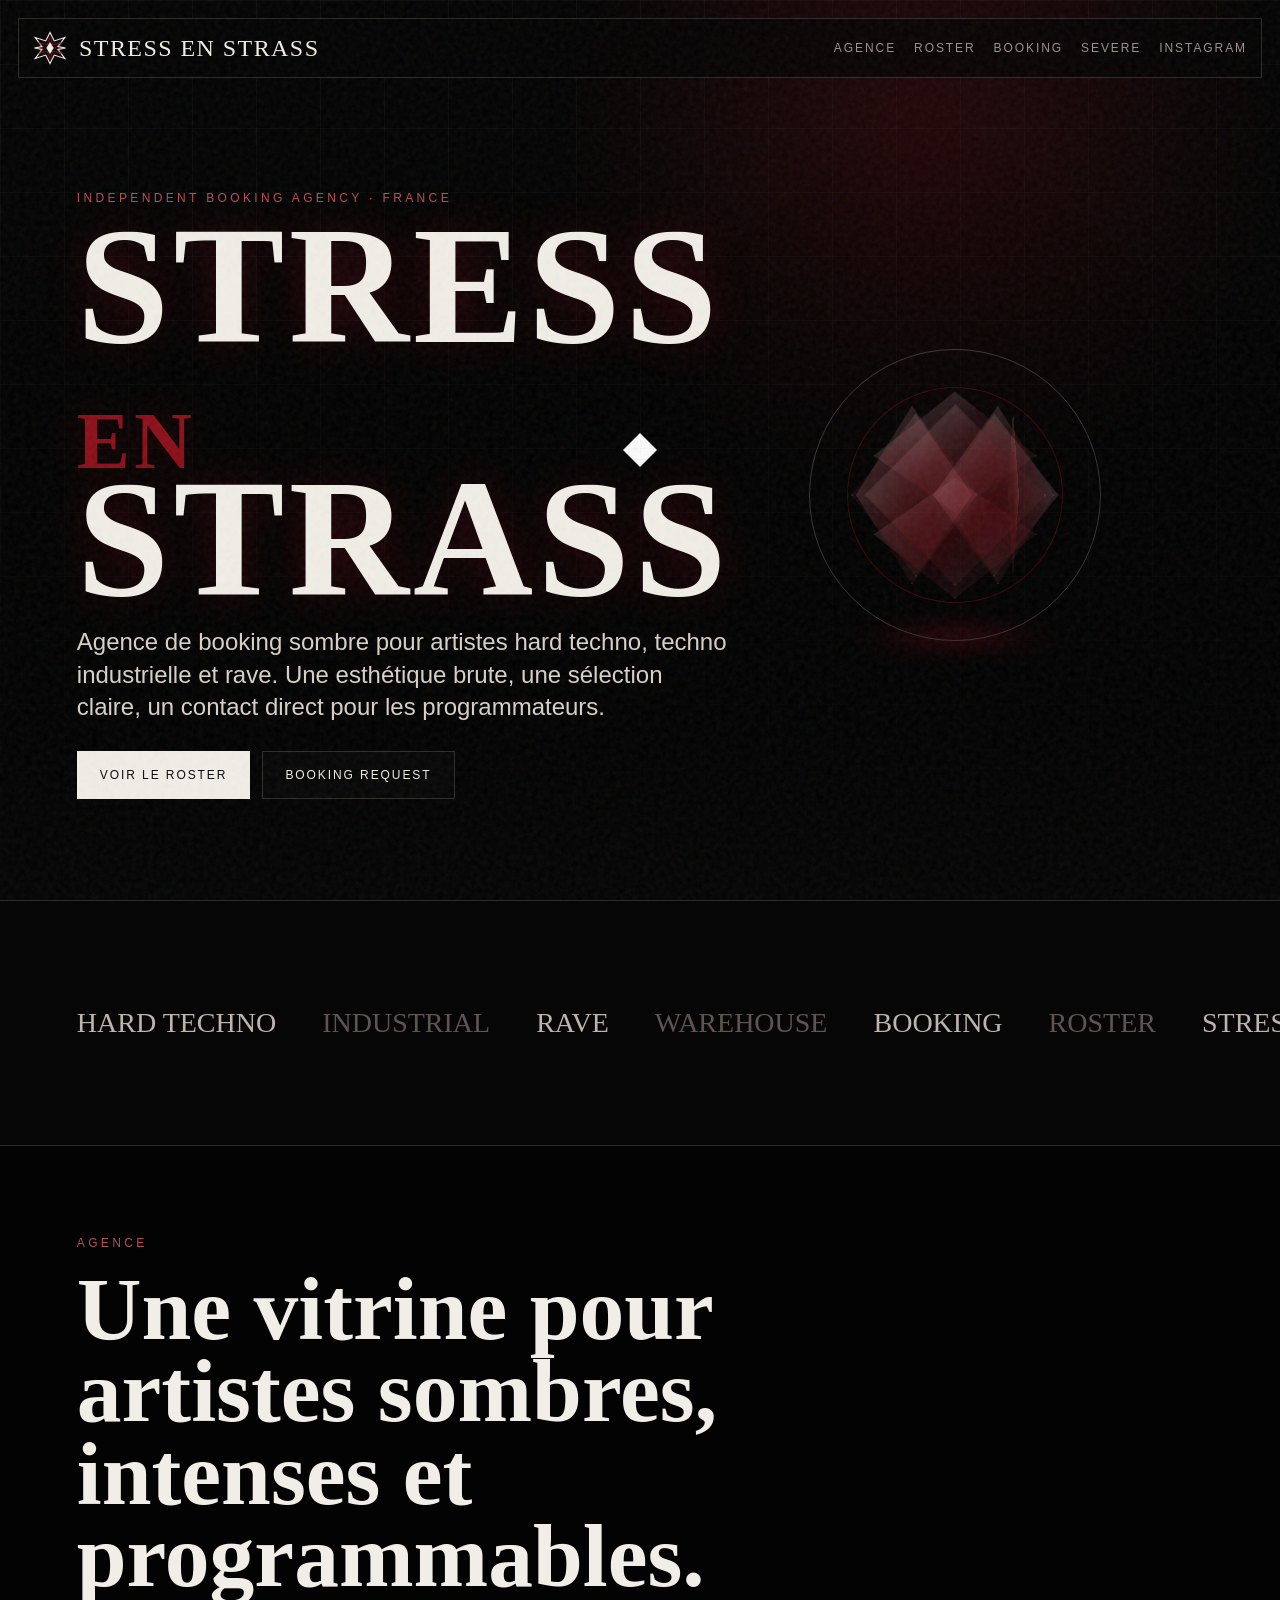
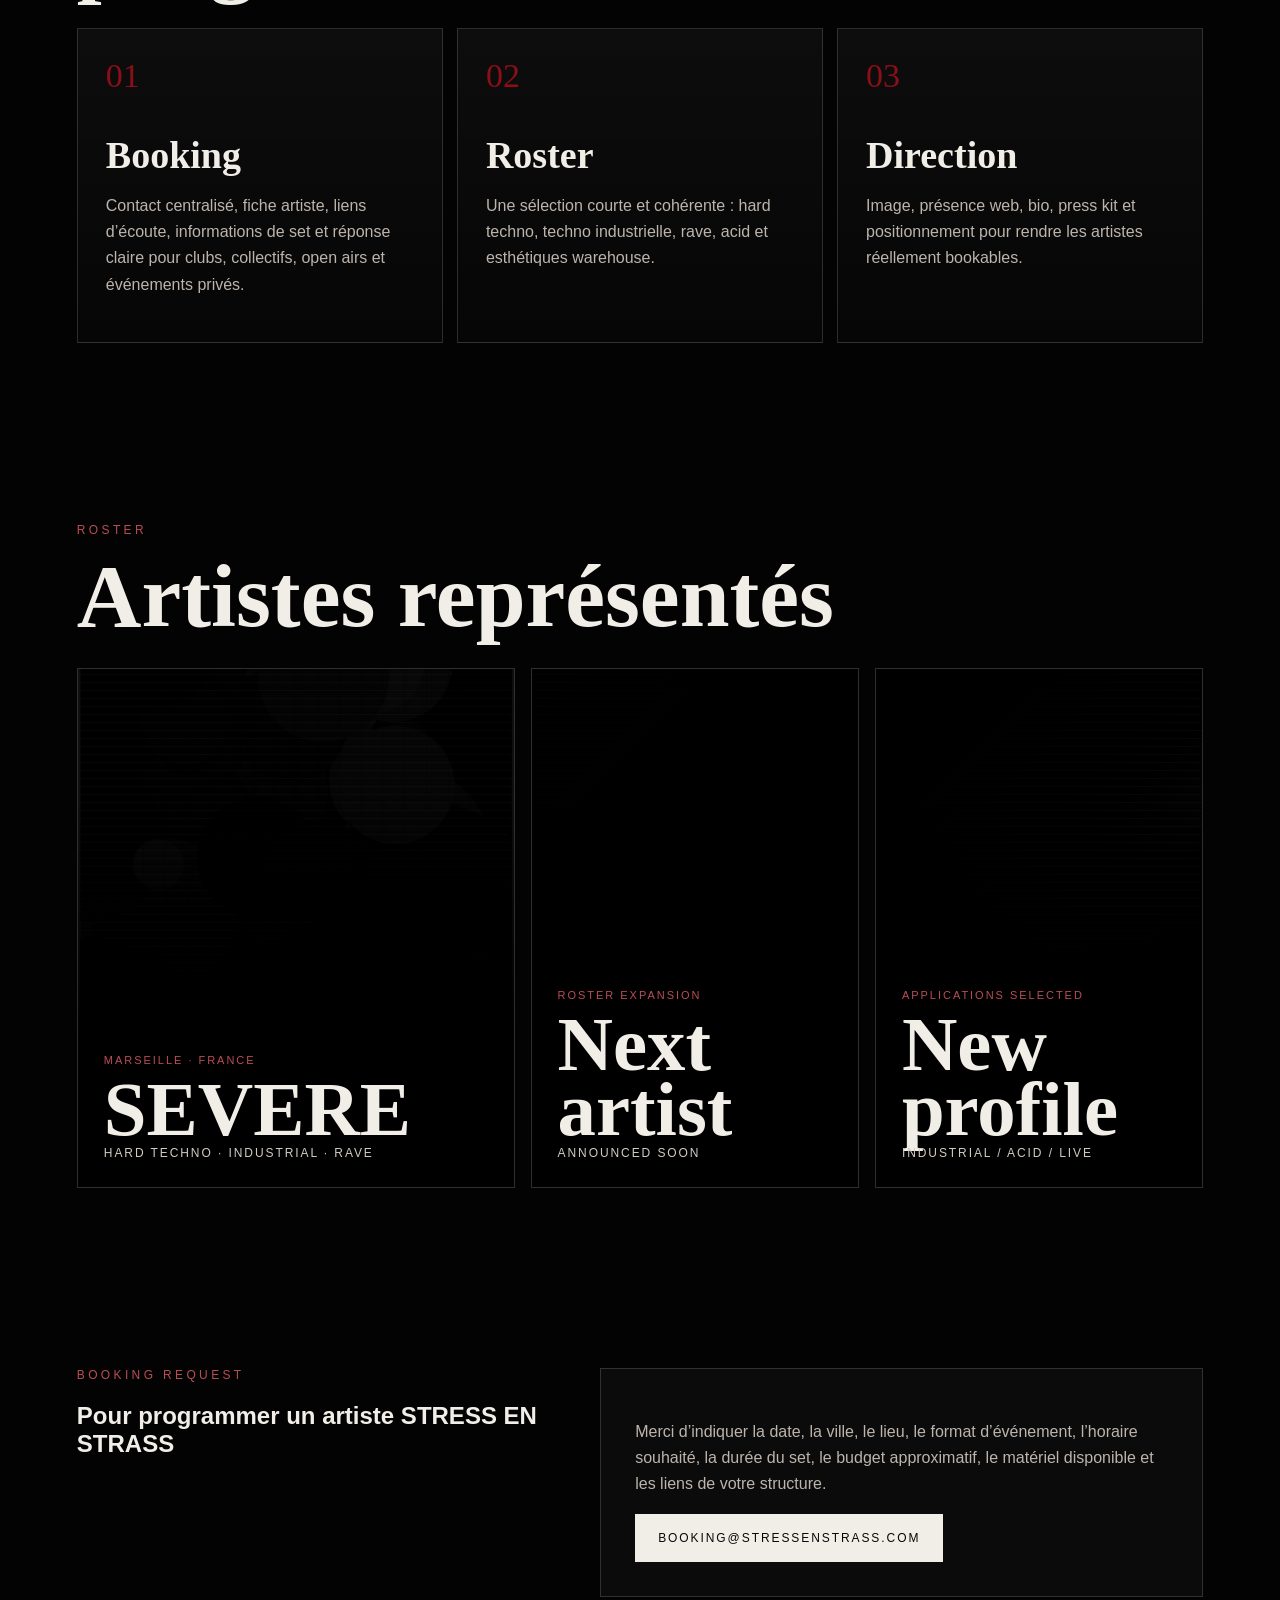
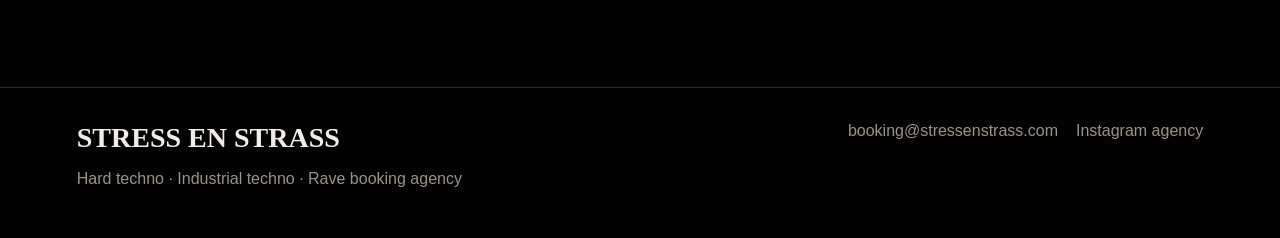
==== commit 799f1aab: "Add files via upload" ====
--- a/index.html
+++ b/index.html
@@ -1,47 +1,44 @@
 <!doctype html>
 <html lang="fr">
 <head>
-  <meta charset="utf-8">
-  <meta name="viewport" content="width=device-width, initial-scale=1">
-  <title>STRESS EN STRASS — Booking hard techno & techno industrielle</title>
-  <meta name="description" content="STRESS EN STRASS est une agence de booking underground dédiée à la hard techno, techno industrielle, acid et rave. Découvrez SEVERE et contactez booking@stressenstrass.com.">
-  <meta name="keywords" content="agence booking techno, booking hard techno, techno industrielle, DJ hard techno Marseille, SEVERE, booking artiste techno, rave underground France">
-  <meta name="robots" content="index, follow">
-  <link rel="canonical" href="https://stressenstrass.fr/">
-  <meta property="og:title" content="STRESS EN STRASS — Hard Techno Booking Agency">
-  <meta property="og:description" content="Booking underground : hard techno, techno industrielle, acid, rave.">
-  <meta property="og:type" content="website">
-  <meta property="og:url" content="https://stressenstrass.fr/">
-  <meta property="og:image" content="https://stressenstrass.fr/assets/img/og-cover.jpg">
-  <meta name="twitter:card" content="summary_large_image">
-  <link rel="icon" href="assets/logo.svg" type="image/svg+xml">
-  <link rel="preload" href="assets/fonts/gothicum.ttf" as="font" type="font/ttf" crossorigin>
-  <link rel="stylesheet" href="style.css">
+  <meta charset="utf-8" />
+  <meta name="viewport" content="width=device-width, initial-scale=1" />
+  <title>STRESS EN STRASS — Booking Agency | Hard Techno · Industrial Techno · Rave</title>
+  <meta name="description" content="STRESS EN STRASS est une agence de booking indépendante dédiée aux artistes hard techno, techno industrielle et rave. Roster, booking, programmation et développement artistique." />
+  <meta name="keywords" content="booking techno, agence hard techno, techno industrielle, agence artiste, booking DJ France, SEVERE, Stress en Strass" />
+  <link rel="canonical" href="https://stressenstrass.fr/" />
+  <meta property="og:title" content="STRESS EN STRASS — Booking Agency" />
+  <meta property="og:description" content="Agence indépendante pour hard techno, techno industrielle et rave." />
+  <meta property="og:type" content="website" />
+  <meta property="og:url" content="https://stressenstrass.fr/" />
+  <meta property="og:image" content="https://stressenstrass.fr/assets/img/og-cover.jpg" />
+  <meta name="twitter:card" content="summary_large_image" />
+  <link rel="icon" href="assets/logo.svg" type="image/svg+xml" />
+  <link rel="stylesheet" href="style.css" />
   <script type="application/ld+json">
   {
     "@context":"https://schema.org",
     "@type":"Organization",
     "name":"STRESS EN STRASS",
-    "url":"https://stressenstrass.fr",
+    "url":"https://stressenstrass.fr/",
     "email":"booking@stressenstrass.com",
-    "description":"Agence de booking underground pour artistes hard techno, techno industrielle, acid et rave.",
     "sameAs":["https://www.instagram.com/stressenstrass_agency/"]
   }
   </script>
 </head>
 <body>
+  <div class="cursor-dot" aria-hidden="true"><span></span></div>
   <div class="noise" aria-hidden="true"></div>
-  <div class="orb" aria-hidden="true"></div>
+  <div class="grid-bg" aria-hidden="true"></div>
 
-  <header class="site-header">
-    <a class="brand" href="index.html" aria-label="Accueil STRESS EN STRASS">
-      <img src="assets/logo.svg" alt="Logo tribal STRESS EN STRASS" class="brand-mark">
+  <header class="site-header" data-reveal>
+    <a class="brand" href="index.html" aria-label="STRESS EN STRASS accueil">
+      <img src="assets/logo.svg" alt="" class="brand-mark" />
       <span>STRESS EN STRASS</span>
     </a>
-    <button class="nav-toggle" aria-label="Ouvrir le menu" aria-expanded="false">MENU</button>
-    <nav class="site-nav" aria-label="Navigation principale">
+    <nav class="nav" aria-label="Navigation principale">
+      <a href="#agency">Agence</a>
       <a href="#roster">Roster</a>
-      <a href="#agency">Agency</a>
       <a href="#booking">Booking</a>
       <a href="artists/severe.html">SEVERE</a>
       <a href="https://www.instagram.com/stressenstrass_agency/" target="_blank" rel="noopener">Instagram</a>
@@ -49,68 +46,112 @@
   </header>
 
   <main>
-    <section class="hero">
-      <div class="hero-media" aria-hidden="true"></div>
-      <div class="hero-content">
-        <p class="kicker">Marseille / France · Underground artist booking</p>
-        <h1>Hard Techno<br><span>Industrial Rave</span><br>Agency</h1>
-        <p class="lead">STRESS EN STRASS représente des artistes électroniques à identité sombre : hard techno, techno industrielle, acid, rave et formats club à haute intensité.</p>
-        <div class="actions">
-          <a class="btn btn-primary" href="artists/severe.html">Découvrir SEVERE</a>
-          <a class="btn" href="mailto:booking@stressenstrass.com?subject=Booking%20request%20-%20STRESS%20EN%20STRASS">Demande booking</a>
+    <section class="hero" id="top">
+      <div class="hero-copy" data-reveal>
+        <p class="eyebrow">Independent booking agency · France</p>
+        <h1>STRESS<br><span>EN</span><br>STRASS</h1>
+        <p class="hero-lead">Agence de booking sombre pour artistes hard techno, techno industrielle et rave. Une esthétique brute, une sélection claire, un contact direct pour les programmateurs.</p>
+        <div class="hero-actions">
+          <a class="btn primary" href="#roster">Voir le roster</a>
+          <a class="btn" href="mailto:booking@stressenstrass.com?subject=Booking%20request%20-%20STRESS%20EN%20STRASS">Booking request</a>
         </div>
       </div>
-      <div class="side-label">TECHNO · ACID · RAVE · UNDERGROUND</div>
-    </section>
 
-    <section id="roster" class="section roster">
-      <div class="section-title" data-reveal>
-        <p class="kicker">Roster</p>
-        <h2>Artists</h2>
-      </div>
-      <div class="roster-grid">
-        <a class="roster-card severe" href="artists/severe.html" data-reveal>
-          <div class="roster-image" role="img" aria-label="SEVERE artiste hard techno"></div>
-          <div class="roster-info">
-            <span class="tag">Hard techno · Industrial · Acid</span>
-            <h3>SEVERE</h3>
-            <p>Profil frontal, sombre et club-ready pour collectifs, clubs, warehouses, open airs nocturnes et événements alternatifs.</p>
-            <span class="link-arrow">Voir la page artiste →</span>
+      <div class="hero-object" data-reveal aria-hidden="true">
+        <div class="diamond-stage">
+          <div class="diamond diamond-3d">
+            <i class="face f1"></i><i class="face f2"></i><i class="face f3"></i><i class="face f4"></i>
+            <i class="face f5"></i><i class="face f6"></i><i class="face f7"></i><i class="face f8"></i>
           </div>
-        </a>
-        <div class="roster-card empty" data-reveal>
-          <div class="roster-info">
-            <span class="tag">Roster expansion</span>
-            <h3>Next name</h3>
-            <p>Nouvel artiste à annoncer. Le site est prêt pour développer le roster sans repartir de zéro.</p>
-          </div>
+          <div class="orbit orbit-a"></div>
+          <div class="orbit orbit-b"></div>
+          <div class="shadow-diamond"></div>
         </div>
       </div>
     </section>
 
-    <section id="agency" class="section editorial" data-reveal>
-      <p class="kicker">Agency direction</p>
-      <h2>Une agence sombre, lisible, construite pour les programmateurs.</h2>
-      <div class="columns">
-        <p>STRESS EN STRASS centralise les profils artistes, les liens d’écoute, les réseaux et les demandes de booking dans une vitrine directe et professionnelle.</p>
-        <p>L’objectif : rendre les artistes underground plus faciles à programmer sans perdre leur identité brute, club, industrielle et indépendante.</p>
+    <section class="ticker" aria-label="Styles">
+      <div><span>HARD TECHNO</span><span>INDUSTRIAL</span><span>RAVE</span><span>WAREHOUSE</span><span>BOOKING</span><span>ROSTER</span><span>STRESS EN STRASS</span></div>
+    </section>
+
+    <section class="agency" id="agency" data-reveal>
+      <div class="section-head">
+        <p class="eyebrow">Agence</p>
+        <h2>Une vitrine pour artistes sombres, intenses et programmables.</h2>
+      </div>
+      <div class="agency-grid">
+        <article>
+          <span>01</span>
+          <h3>Booking</h3>
+          <p>Contact centralisé, fiche artiste, liens d’écoute, informations de set et réponse claire pour clubs, collectifs, open airs et événements privés.</p>
+        </article>
+        <article>
+          <span>02</span>
+          <h3>Roster</h3>
+          <p>Une sélection courte et cohérente : hard techno, techno industrielle, rave, acid et esthétiques warehouse.</p>
+        </article>
+        <article>
+          <span>03</span>
+          <h3>Direction</h3>
+          <p>Image, présence web, bio, press kit et positionnement pour rendre les artistes réellement bookables.</p>
+        </article>
       </div>
     </section>
 
-    <section id="booking" class="section booking" data-reveal>
+    <section class="roster" id="roster">
+      <div class="section-head" data-reveal>
+        <p class="eyebrow">Roster</p>
+        <h2>Artistes représentés</h2>
+      </div>
+      <div class="artist-grid">
+        <a class="artist-card live" href="artists/severe.html" data-reveal>
+          <div class="artist-image severe-img" role="img" aria-label="SEVERE, artiste hard techno et techno industrielle"></div>
+          <div class="artist-card-body">
+            <p>Marseille · France</p>
+            <h3>SEVERE</h3>
+            <span>Hard Techno · Industrial · Rave</span>
+          </div>
+        </a>
+        <article class="artist-card placeholder" data-reveal>
+          <div class="artist-image empty"></div>
+          <div class="artist-card-body">
+            <p>Roster expansion</p>
+            <h3>Next artist</h3>
+            <span>Announced soon</span>
+          </div>
+        </article>
+        <article class="artist-card placeholder" data-reveal>
+          <div class="artist-image empty second"></div>
+          <div class="artist-card-body">
+            <p>Applications selected</p>
+            <h3>New profile</h3>
+            <span>Industrial / Acid / Live</span>
+          </div>
+        </article>
+      </div>
+    </section>
+
+    <section class="booking" id="booking" data-reveal>
       <div>
-        <p class="kicker">For promoters</p>
-        <h2>Booking request</h2>
-        <p>Pour toute demande, indiquez la date, la ville, le lieu, le format, l’horaire souhaité, le budget, le matériel disponible et les liens de votre événement.</p>
+        <p class="eyebrow">Booking request</p>
+        <h2>Pour programmer un artiste STRESS EN STRASS</h2>
       </div>
-      <a class="btn btn-primary btn-large" href="mailto:booking@stressenstrass.com?subject=Booking%20request%20-%20STRESS%20EN%20STRASS&body=Bonjour%20STRESS%20EN%20STRASS,%0D%0A%0D%0AJe%20souhaite%20faire%20une%20demande%20de%20booking.%0D%0A%0D%0AArtiste%20souhait%C3%A9e%20:%20SEVERE%0D%0ADate%20:%20%0D%0AVille%20/%20lieu%20:%20%0D%0AType%20d%27%C3%A9v%C3%A9nement%20:%20%0D%0AHoraire%20/%20dur%C3%A9e%20:%20%0D%0ABudget%20:%20%0D%0AMat%C3%A9riel%20sur%20place%20:%20%0D%0ALien%20%C3%A9v%C3%A9nement%20:%20%0D%0A%0D%0AMerci.">booking@stressenstrass.com</a>
+      <div class="booking-panel">
+        <p>Merci d’indiquer la date, la ville, le lieu, le format d’événement, l’horaire souhaité, la durée du set, le budget approximatif, le matériel disponible et les liens de votre structure.</p>
+        <a class="btn primary" href="mailto:booking@stressenstrass.com?subject=Booking%20request%20-%20STRESS%20EN%20STRASS&body=Bonjour%20STRESS%20EN%20STRASS%2C%0A%0AJe%20souhaite%20programmer%20un%20artiste.%0A%0AArtiste%20souhait%C3%A9%20%3A%0ADate%20%3A%0AVille%20%2F%20Lieu%20%3A%0AType%20d%27%C3%A9v%C3%A9nement%20%3A%0AHoraire%20%2F%20dur%C3%A9e%20du%20set%20%3A%0ABudget%20approximatif%20%3A%0AMat%C3%A9riel%20disponible%20%3A%0ALiens%20de%20l%27%C3%A9v%C3%A9nement%20%3A%0A%0AMerci.">booking@stressenstrass.com</a>
+      </div>
     </section>
   </main>
 
-  <footer class="site-footer">
-    <span>© STRESS EN STRASS</span>
-    <a href="mailto:booking@stressenstrass.com">booking@stressenstrass.com</a>
-    <a href="https://www.instagram.com/stressenstrass_agency/" target="_blank" rel="noopener">@stressenstrass_agency</a>
+  <footer class="footer">
+    <div>
+      <strong>STRESS EN STRASS</strong>
+      <p>Hard techno · Industrial techno · Rave booking agency</p>
+    </div>
+    <div class="footer-links">
+      <a href="mailto:booking@stressenstrass.com">booking@stressenstrass.com</a>
+      <a href="https://www.instagram.com/stressenstrass_agency/" target="_blank" rel="noopener">Instagram agency</a>
+    </div>
   </footer>
 
   <script src="script.js"></script>
--- a/style.css
+++ b/style.css
@@ -1,56 +1,15 @@
-@font-face{
-  font-family:"Gothicum";
-  src:url("assets/fonts/gothicum.ttf") format("truetype");
-  font-weight:400;
-  font-style:normal;
-  font-display:swap;
-}
-:root{
-  --black:#030303;
-  --black2:#080506;
-  --paper:#f2eee7;
-  --muted:#9b918b;
-  --line:rgba(242,238,231,.14);
-  --line2:rgba(242,238,231,.08);
-  --red:#9a0714;
-  --red2:#2b0206;
-  --goth:"Gothicum", "Times New Roman", Georgia, serif;
-  --sans:Arial, Helvetica, sans-serif;
-}
-*{box-sizing:border-box}
-html{scroll-behavior:smooth;background:var(--black)}
-body{
-  margin:0;
-  background:
-    radial-gradient(circle at 75% 5%, rgba(154,7,20,.18), transparent 28rem),
-    radial-gradient(circle at 12% 45%, rgba(255,255,255,.055), transparent 22rem),
-    linear-gradient(180deg,#050505 0%,#020202 100%);
-  color:var(--paper);
-  font-family:var(--sans);
-  overflow-x:hidden;
-}
-body::before{
-  content:"";
-  position:fixed;
-  inset:0;
-  z-index:-3;
-  pointer-events:none;
-  background-image:
-    linear-gradient(rgba(242,238,231,.045) 1px, transparent 1px),
-    linear-gradient(90deg, rgba(242,238,231,.035) 1px, transparent 1px);
-  background-size:62px 62px;
-  opacity:.52;
-  mask-image:linear-gradient(to bottom, rgba(0,0,0,.95), rgba(0,0,0,.24));
-}
-a{color:inherit}
-.noise{position:fixed;inset:0;pointer-events:none;z-index:80;opacity:.09;mix-blend-mode:screen;background-image:url("data:image/svg+xml,%3Csvg viewBox='0 0 240 240' xmlns='http://www.w3.org/2000/svg'%3E%3Cfilter id='n'%3E%3CfeTurbulence type='fractalNoise' baseFrequency='.82' numOctaves='4' stitchTiles='stitch'/%3E%3C/filter%3E%3Crect width='100%25' height='100%25' filter='url(%23n)' opacity='.75'/%3E%3C/svg%3E")}
-.orb{position:fixed;width:28rem;height:28rem;border-radius:50%;left:70%;top:16%;transform:translate(-50%,-50%);background:radial-gradient(circle,rgba(154,7,20,.18),transparent 68%);pointer-events:none;z-index:-1;filter:blur(2px)}
-.site-header{position:fixed;top:0;left:0;right:0;z-index:60;display:flex;align-items:center;justify-content:space-between;padding:1rem 1.35rem;border-bottom:1px solid var(--line);background:rgba(3,3,3,.78);backdrop-filter:blur(18px)}
-.brand{display:flex;align-items:center;gap:.8rem;text-decoration:none;text-transform:uppercase;font-weight:900;letter-spacing:.18em;font-size:.78rem}.brand-mark{width:2rem;height:2rem;display:block}.site-nav{display:flex;align-items:center;gap:1.15rem}.site-nav a,.site-footer a{text-decoration:none;text-transform:uppercase;font-size:.68rem;letter-spacing:.2em;font-weight:900;color:var(--paper);opacity:.82}.site-nav a:hover,.site-footer a:hover{opacity:1;color:#fff;text-shadow:0 0 16px rgba(154,7,20,.7)}.nav-toggle{display:none;color:var(--paper);background:#080808;border:1px solid var(--line);padding:.7rem .85rem;font-size:.68rem;letter-spacing:.18em;font-weight:900}
-.hero{min-height:100svh;position:relative;display:grid;align-items:end;padding:8rem 1.5rem 6.5rem;overflow:hidden}.hero-media{position:absolute;inset:0;z-index:-2;background:linear-gradient(90deg,rgba(3,3,3,.92),rgba(3,3,3,.42) 48%,rgba(3,3,3,.82)),url("assets/img/hero-texture.jpg") center/cover no-repeat;filter:grayscale(1) contrast(1.25);opacity:.45}.hero::after,.artist-page-hero::after{content:"";position:absolute;inset:auto 0 0;height:1px;background:var(--line)}.hero-content{width:min(1200px,100%);margin:0 auto;position:relative;z-index:2}.kicker{margin:0 0 1rem;text-transform:uppercase;letter-spacing:.28em;font-size:.72rem;font-weight:900;color:var(--muted)}h1,h2,h3{margin:0;text-transform:uppercase;line-height:.86;font-weight:400}h1{font-family:var(--goth);font-size:clamp(4.4rem,14vw,13rem);letter-spacing:.015em;max-width:12ch;text-shadow:0 0 32px rgba(154,7,20,.26)}h1 span{color:transparent;-webkit-text-stroke:1px rgba(242,238,231,.78);text-shadow:none}h2{font-family:var(--goth);font-size:clamp(3rem,7vw,7.6rem);letter-spacing:.015em}h3{font-family:var(--goth);font-size:clamp(2.6rem,5vw,5.7rem);letter-spacing:.015em}.lead{max-width:780px;margin:1.4rem 0 0;color:#d7d0c9;font-size:clamp(1.08rem,2vw,1.65rem);line-height:1.42}.actions{display:flex;flex-wrap:wrap;gap:.75rem;margin-top:2rem}.btn{display:inline-flex;align-items:center;justify-content:center;min-height:3.25rem;padding:0 1.15rem;border:1px solid var(--line);background:rgba(242,238,231,.035);color:var(--paper);text-decoration:none;text-transform:uppercase;letter-spacing:.18em;font-size:.72rem;font-weight:900;transition:transform .22s ease,border .22s ease,background .22s ease,box-shadow .22s ease}.btn:hover{transform:translateY(-2px);border-color:rgba(154,7,20,.9);box-shadow:0 0 32px rgba(154,7,20,.2)}.btn-primary{background:var(--red);border-color:var(--red);color:white}.btn-large{min-height:3.8rem;padding:0 1.45rem}.side-label{position:absolute;right:1.4rem;bottom:1.35rem;writing-mode:vertical-rl;text-transform:uppercase;letter-spacing:.28em;font-size:.68rem;font-weight:900;color:var(--muted)}
-.section{width:min(1240px,100%);margin:0 auto;padding:7rem 1.5rem}.section-title{display:flex;align-items:end;justify-content:space-between;gap:1.5rem;margin-bottom:2rem}.roster-grid{display:grid;grid-template-columns:1.25fr .75fr;gap:1rem}.roster-card{position:relative;min-height:38rem;border:1px solid var(--line);background:linear-gradient(180deg,rgba(242,238,231,.06),rgba(242,238,231,.02));overflow:hidden;text-decoration:none}.roster-image{position:absolute;inset:0;background:linear-gradient(to top,rgba(0,0,0,.94),rgba(0,0,0,.22)),url("assets/img/severe.jpg") center/cover no-repeat;filter:grayscale(1) contrast(1.18);transition:transform 1.2s ease,filter .8s ease}.roster-card:hover .roster-image{transform:scale(1.04);filter:grayscale(.75) contrast(1.3)}.roster-info{position:absolute;left:0;right:0;bottom:0;padding:1.55rem;background:linear-gradient(transparent,rgba(0,0,0,.96) 20%)}.tag{display:inline-block;margin-bottom:1rem;color:var(--muted);text-transform:uppercase;letter-spacing:.2em;font-size:.68rem;font-weight:900}.roster-info p{max-width:640px;color:#d3cbc4;line-height:1.5}.link-arrow{display:inline-block;margin-top:1rem;text-transform:uppercase;letter-spacing:.16em;font-size:.72rem;font-weight:900}.empty{min-height:38rem}.empty::before{content:"";position:absolute;inset:1.1rem;border:1px dashed rgba(242,238,231,.2)}.empty .roster-info{top:0;display:flex;flex-direction:column;justify-content:end;background:radial-gradient(circle at 75% 20%,rgba(154,7,20,.18),transparent 55%),rgba(255,255,255,.01)}
-.editorial{border-top:1px solid var(--line)}.editorial h2{max-width:980px}.columns{display:grid;grid-template-columns:1fr 1fr;gap:2rem;margin-top:2rem}.columns p,.booking p{font-size:1.18rem;line-height:1.62;color:#d3cbc4}.booking{border:1px solid var(--line);margin-bottom:5rem;background:radial-gradient(circle at 80% 0%,rgba(154,7,20,.22),transparent 34%),rgba(242,238,231,.025);display:flex;align-items:end;justify-content:space-between;gap:2rem}.booking h2{margin-bottom:1rem}.booking p{max-width:760px}.site-footer{display:flex;flex-wrap:wrap;align-items:center;justify-content:space-between;gap:1rem;padding:1.4rem;border-top:1px solid var(--line);text-transform:uppercase;letter-spacing:.15em;font-size:.72rem;color:var(--muted);background:#030303}
-.artist-page-hero{min-height:100svh;display:grid;grid-template-columns:.9fr 1.1fr;position:relative}.artist-portrait{min-height:100svh;background:linear-gradient(to top,rgba(0,0,0,.92),rgba(0,0,0,.08)),url("assets/img/severe.jpg") center/cover no-repeat;filter:grayscale(1) contrast(1.22)}.artist-copy{display:flex;flex-direction:column;justify-content:end;padding:8rem 5vw 6rem}.soundcloud-box{border:1px solid var(--line);padding:.6rem;background:#050505;box-shadow:0 1.5rem 6rem rgba(0,0,0,.56)}.specs{display:grid;grid-template-columns:repeat(3,1fr);gap:1rem}.spec{border:1px solid var(--line);background:rgba(242,238,231,.025);padding:1.35rem;min-height:9rem}.spec span{display:block;margin-bottom:.8rem;color:var(--muted);text-transform:uppercase;letter-spacing:.2em;font-size:.68rem;font-weight:900}.spec strong{font-size:1.1rem;line-height:1.35}
-.js [data-reveal]{opacity:0;transform:translateY(22px);transition:opacity .7s ease,transform .7s ease}.js [data-reveal].is-visible{opacity:1;transform:none}
-@media(max-width:880px){.site-header{padding:.85rem}.brand span{font-size:.68rem}.nav-toggle{display:block}.site-nav{position:absolute;top:100%;left:0;right:0;display:none;flex-direction:column;align-items:flex-start;background:#030303;border-bottom:1px solid var(--line);padding:1rem}.site-nav.open{display:flex}.hero{padding:7rem 1rem 5rem}.side-label{display:none}h1{font-size:clamp(4rem,21vw,7rem)}.roster-grid,.columns,.artist-page-hero,.specs{grid-template-columns:1fr}.section{padding:5rem 1rem}.roster-card,.empty{min-height:30rem}.booking{display:block}.booking .btn{margin-top:1.2rem}.artist-portrait{min-height:58svh}.artist-copy{padding:3.5rem 1rem 5rem}.site-footer{display:grid}.orb{display:none}}
-@media(prefers-reduced-motion:reduce){*,*::before,*::after{animation:none!important;transition:none!important;scroll-behavior:auto!important}}
+@font-face{font-family:Gothicum;src:url('assets/fonts/gothicum.ttf') format('truetype');font-display:swap}
+:root{--bg:#030303;--ink:#f1eee7;--muted:#9b9289;--line:rgba(241,238,231,.16);--red:#8a0f18;--red2:#3d050a;--steel:#141414;--font-title:Gothicum, 'Times New Roman', serif;--font-body:Inter, Arial, Helvetica, sans-serif}
+*{box-sizing:border-box}html{scroll-behavior:smooth}body{margin:0;background:var(--bg);color:var(--ink);font-family:var(--font-body);cursor:none;overflow-x:hidden}a{color:inherit;text-decoration:none}img{max-width:100%;display:block}
+.noise{position:fixed;inset:0;pointer-events:none;z-index:50;opacity:.13;background-image:url("data:image/svg+xml,%3Csvg viewBox='0 0 180 180' xmlns='http://www.w3.org/2000/svg'%3E%3Cfilter id='n'%3E%3CfeTurbulence type='fractalNoise' baseFrequency='.9' numOctaves='4' stitchTiles='stitch'/%3E%3C/filter%3E%3Crect width='100%25' height='100%25' filter='url(%23n)' opacity='.55'/%3E%3C/svg%3E")}.grid-bg{position:fixed;inset:0;pointer-events:none;z-index:-2;background:radial-gradient(circle at 72% 15%,rgba(138,15,24,.26),transparent 30%),linear-gradient(rgba(255,255,255,.035) 1px,transparent 1px),linear-gradient(90deg,rgba(255,255,255,.035) 1px,transparent 1px);background-size:auto,64px 64px,64px 64px}.grid-bg:after{content:"";position:absolute;inset:0;background:linear-gradient(180deg,transparent,rgba(0,0,0,.68) 70%,#030303)}
+.cursor-dot{position:fixed;left:0;top:0;width:34px;height:34px;z-index:100;pointer-events:none;mix-blend-mode:difference;transform:translate(-50%,-50%)}.cursor-dot span{display:block;width:100%;height:100%;background:#fff;clip-path:polygon(50% 0,100% 50%,50% 100%,0 50%);animation:cursorSpin 3s linear infinite}@keyframes cursorSpin{to{transform:rotate(360deg)}}
+.site-header{position:fixed;z-index:20;left:18px;right:18px;top:18px;display:flex;justify-content:space-between;align-items:center;border:1px solid var(--line);background:rgba(3,3,3,.72);backdrop-filter:blur(16px);padding:12px 14px}.brand{display:flex;align-items:center;gap:12px;font-family:var(--font-title);letter-spacing:.06em;font-size:24px}.brand-mark{width:34px;height:34px}.nav{display:flex;gap:18px;align-items:center;text-transform:uppercase;font-size:12px;letter-spacing:.16em;color:var(--muted)}.nav a:hover{color:var(--ink)}
+main{padding-top:90px}.hero{min-height:calc(100vh - 90px);display:grid;grid-template-columns:1.12fr .88fr;gap:30px;align-items:center;padding:6vw}.eyebrow{text-transform:uppercase;letter-spacing:.28em;font-size:12px;color:#b94e55;margin:0 0 18px}.hero h1,.artist-main h1{font-family:var(--font-title);font-size:clamp(76px,13vw,190px);line-height:.76;margin:0;letter-spacing:.025em;text-shadow:0 0 42px rgba(138,15,24,.34)}.hero h1 span{font-size:.48em;color:var(--red)}.hero-lead{max-width:760px;color:#d8d0c8;font-size:clamp(17px,2vw,24px);line-height:1.35}.hero-actions{display:flex;gap:12px;flex-wrap:wrap;margin-top:28px}.btn{display:inline-flex;align-items:center;justify-content:center;min-height:48px;padding:0 22px;border:1px solid var(--line);text-transform:uppercase;letter-spacing:.16em;font-size:12px;background:rgba(255,255,255,.02);transition:.25s}.btn:hover{transform:translateY(-2px);border-color:rgba(255,255,255,.4)}.btn.primary{background:var(--ink);color:#080808;border-color:var(--ink)}.btn.primary:hover{box-shadow:0 0 38px rgba(241,238,231,.22)}
+.hero-object{display:grid;place-items:center;min-height:520px}.diamond-stage{position:relative;width:360px;height:360px;display:grid;place-items:center;perspective:900px}.diamond-3d{position:relative;width:170px;height:170px;transform-style:preserve-3d;animation:diamondRotate 8s linear infinite}.face{position:absolute;inset:0;background:linear-gradient(135deg,rgba(255,255,255,.18),rgba(138,15,24,.16),rgba(255,255,255,.03));border:1px solid rgba(255,255,255,.22);clip-path:polygon(50% 0,100% 50%,50% 100%,0 50%);box-shadow:inset 0 0 40px rgba(255,255,255,.04)}.f1{transform:rotateY(0) translateZ(58px)}.f2{transform:rotateY(45deg) translateZ(58px)}.f3{transform:rotateY(90deg) translateZ(58px)}.f4{transform:rotateY(135deg) translateZ(58px)}.f5{transform:rotateX(45deg) translateZ(-58px)}.f6{transform:rotateX(-45deg) translateZ(-58px)}.f7{transform:rotateY(225deg) translateZ(58px)}.f8{transform:rotateY(315deg) translateZ(58px)}@keyframes diamondRotate{to{transform:rotateX(360deg) rotateY(720deg) rotateZ(360deg)}}.orbit{position:absolute;border:1px solid rgba(255,255,255,.2);border-radius:50%;inset:34px;animation:orbit 9s linear infinite}.orbit-b{inset:72px;transform:rotate(72deg);border-color:rgba(138,15,24,.42);animation-duration:6s}.shadow-diamond{position:absolute;bottom:20px;width:220px;height:36px;background:radial-gradient(ellipse,rgba(138,15,24,.36),transparent 70%);filter:blur(10px)}@keyframes orbit{to{transform:rotate(360deg)}}
+.ticker{border-block:1px solid var(--line);overflow:hidden;white-space:nowrap;background:#060606}.ticker div{display:inline-flex;gap:46px;padding:16px 0;animation:marquee 22s linear infinite}.ticker span{font-family:var(--font-title);font-size:28px;color:#5e5552;text-transform:uppercase}.ticker span:nth-child(odd){color:#bcb5ad}@keyframes marquee{from{transform:translateX(0)}to{transform:translateX(-45%)}}
+section{padding:90px 6vw}.section-head{max-width:920px}.section-head h2{font-family:var(--font-title);font-size:clamp(44px,7vw,100px);line-height:.92;margin:0 0 30px}.agency-grid{display:grid;grid-template-columns:repeat(3,1fr);gap:14px}.agency-grid article{border:1px solid var(--line);background:linear-gradient(180deg,rgba(255,255,255,.045),rgba(255,255,255,.015));padding:28px;min-height:260px}.agency-grid span{color:var(--red);font-family:var(--font-title);font-size:34px}.agency-grid h3{font-family:var(--font-title);font-size:38px;margin:38px 0 10px}.agency-grid p,.bio-text p,.booking-panel p{color:#bdb5ad;line-height:1.65}
+.artist-grid{display:grid;grid-template-columns:1.2fr .9fr .9fr;gap:16px}.artist-card{min-height:520px;border:1px solid var(--line);position:relative;overflow:hidden;background:#090909;display:flex;align-items:flex-end}.artist-image{position:absolute;inset:0;background-size:cover;background-position:center;filter:grayscale(1) contrast(1.18) brightness(.58);transition:.55s}.artist-card:hover .artist-image{transform:scale(1.05);filter:grayscale(.4) contrast(1.25) brightness(.72)}.artist-image:after,.artist-portrait:after{content:"";position:absolute;inset:0;background:linear-gradient(180deg,transparent 25%,rgba(0,0,0,.84)),repeating-linear-gradient(0deg,rgba(255,255,255,.04) 0 1px,transparent 1px 8px)}.severe-img{background-image:url('assets/img/severe.jpg'),linear-gradient(135deg,#22070a,#050505 55%,#121212)}.artist-card-body{position:relative;z-index:2;padding:26px}.artist-card-body p{color:#b94e55;text-transform:uppercase;letter-spacing:.18em;font-size:11px}.artist-card-body h3{font-family:var(--font-title);font-size:clamp(50px,6vw,92px);margin:0;line-height:.85}.artist-card-body span{color:#d2cbc3;text-transform:uppercase;letter-spacing:.16em;font-size:12px}.empty{background-image:linear-gradient(135deg,#101010,#050505 55%,#250409)}.empty.second{background-image:linear-gradient(135deg,#050505,#171717 55%,#17100f)}
+.booking{display:grid;grid-template-columns:.9fr 1.1fr;gap:30px;align-items:start}.booking-panel{border:1px solid var(--line);padding:34px;background:rgba(255,255,255,.035)}.footer{display:flex;justify-content:space-between;gap:20px;padding:34px 6vw;border-top:1px solid var(--line);color:var(--muted)}.footer strong{font-family:var(--font-title);font-size:28px;color:var(--ink)}.footer-links{display:flex;gap:18px;flex-wrap:wrap}.footer a:hover{color:var(--ink)}
+.artist-hero{display:grid;grid-template-columns:.9fr 1.1fr;gap:34px;align-items:center;min-height:calc(100vh - 90px);padding:6vw}.artist-portrait{min-height:660px;border:1px solid var(--line);background-size:cover;background-position:center;position:relative;filter:grayscale(.9) contrast(1.15)}.artist-main h1{font-size:clamp(96px,16vw,230px)}.artist-tags{display:flex;gap:8px;flex-wrap:wrap;margin-top:22px}.artist-tags span{border:1px solid var(--line);padding:9px 12px;text-transform:uppercase;letter-spacing:.13em;font-size:11px;color:#cfc8c0}.artist-bio{display:grid;grid-template-columns:1fr 1fr;gap:30px}.soundcloud-frame{border:1px solid var(--line);padding:10px;background:rgba(255,255,255,.035)}.social-line{display:flex;gap:12px;margin-top:16px}.social-line a{border-bottom:1px solid var(--line);padding-bottom:5px;color:#d5cec6}.specs{display:grid;grid-template-columns:repeat(3,1fr);gap:12px}.spec{border:1px solid var(--line);padding:22px;background:#080808}.spec span{display:block;color:#8d8580;text-transform:uppercase;letter-spacing:.16em;font-size:11px;margin-bottom:10px}.spec strong{font-family:var(--font-title);font-size:28px;font-weight:400}
+[data-reveal]{opacity:0;transform:translateY(28px);transition:opacity .8s ease,transform .8s ease}[data-reveal].is-visible{opacity:1;transform:none}
+@media(max-width:900px){body{cursor:auto}.cursor-dot{display:none}.site-header{position:sticky;top:0;left:0;right:0;margin:0;border-inline:0}.brand span{font-size:18px}.nav{display:none}.hero,.artist-hero,.booking,.artist-bio{grid-template-columns:1fr}.hero{padding-top:70px}.hero-object{min-height:360px}.diamond-stage{width:280px;height:280px}.artist-grid,.agency-grid,.specs{grid-template-columns:1fr}.artist-card{min-height:430px}.artist-portrait{min-height:460px}.footer{flex-direction:column}.ticker span{font-size:22px}}
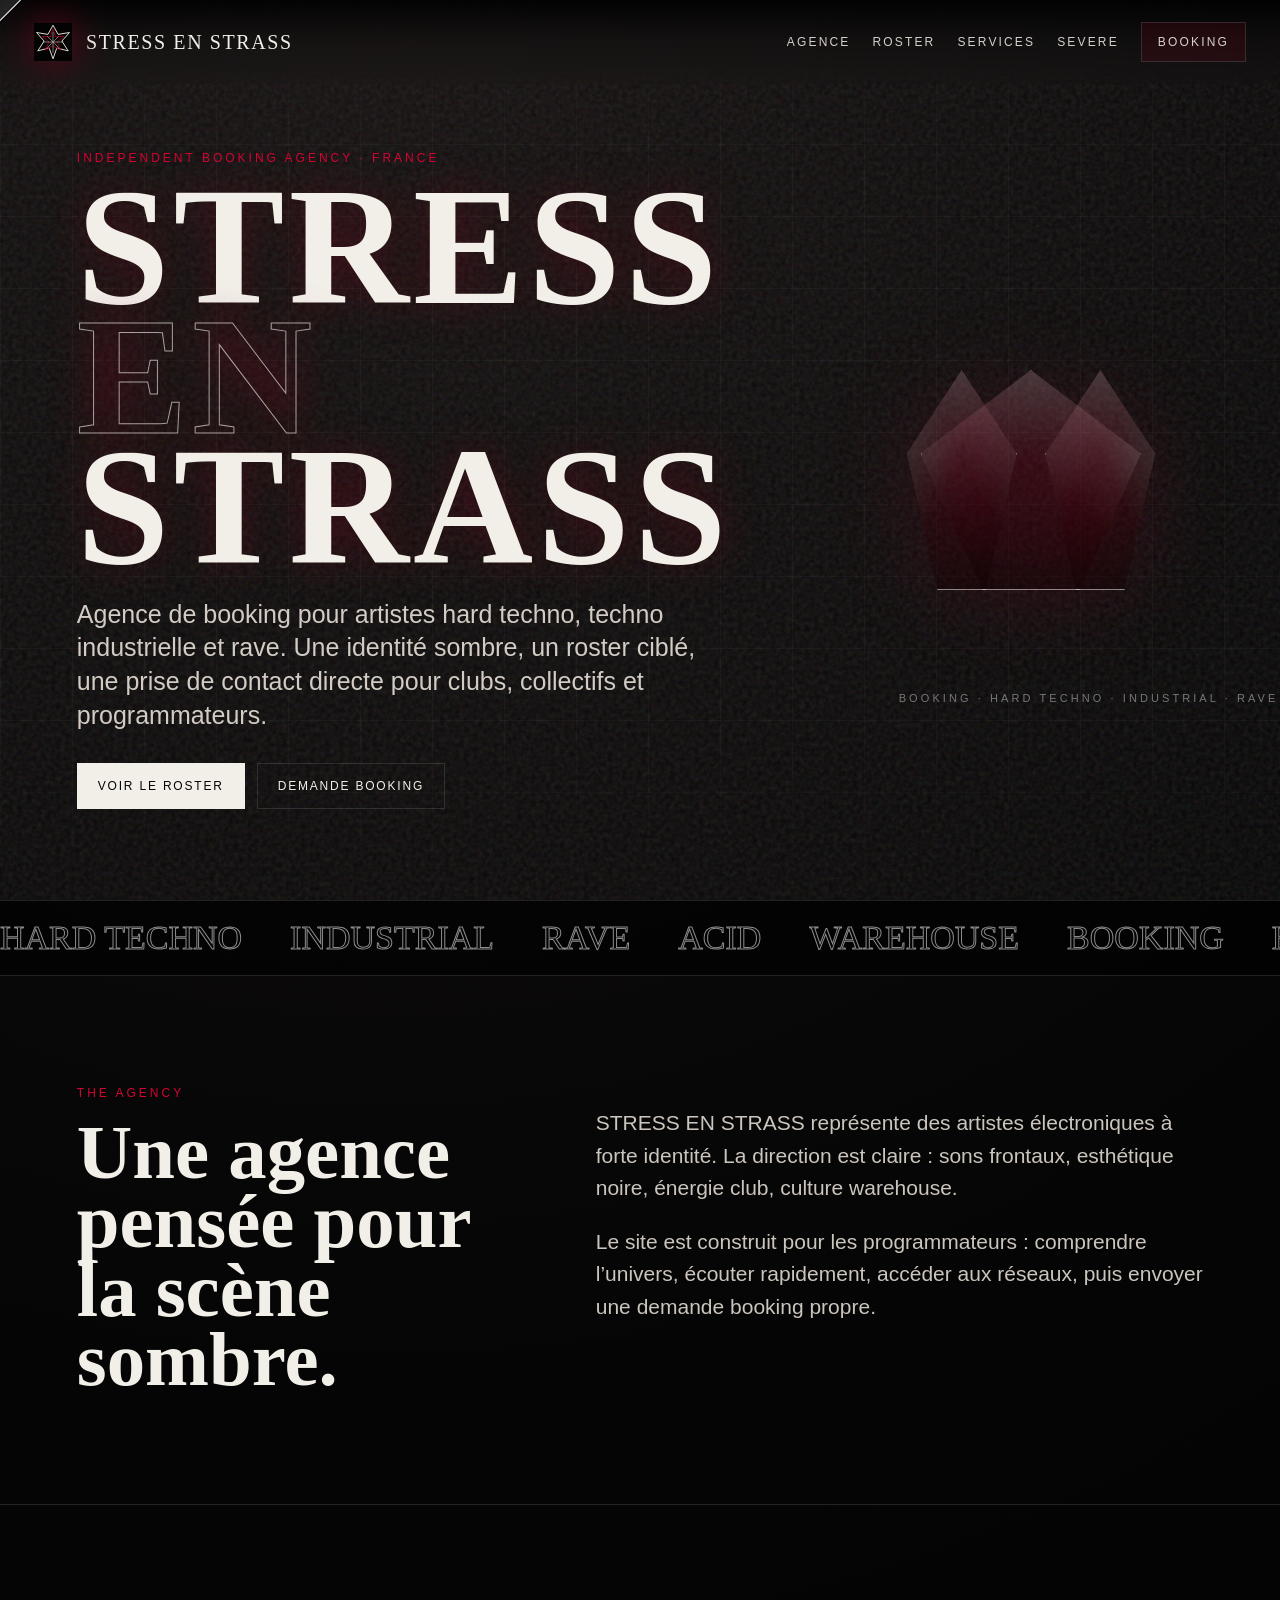
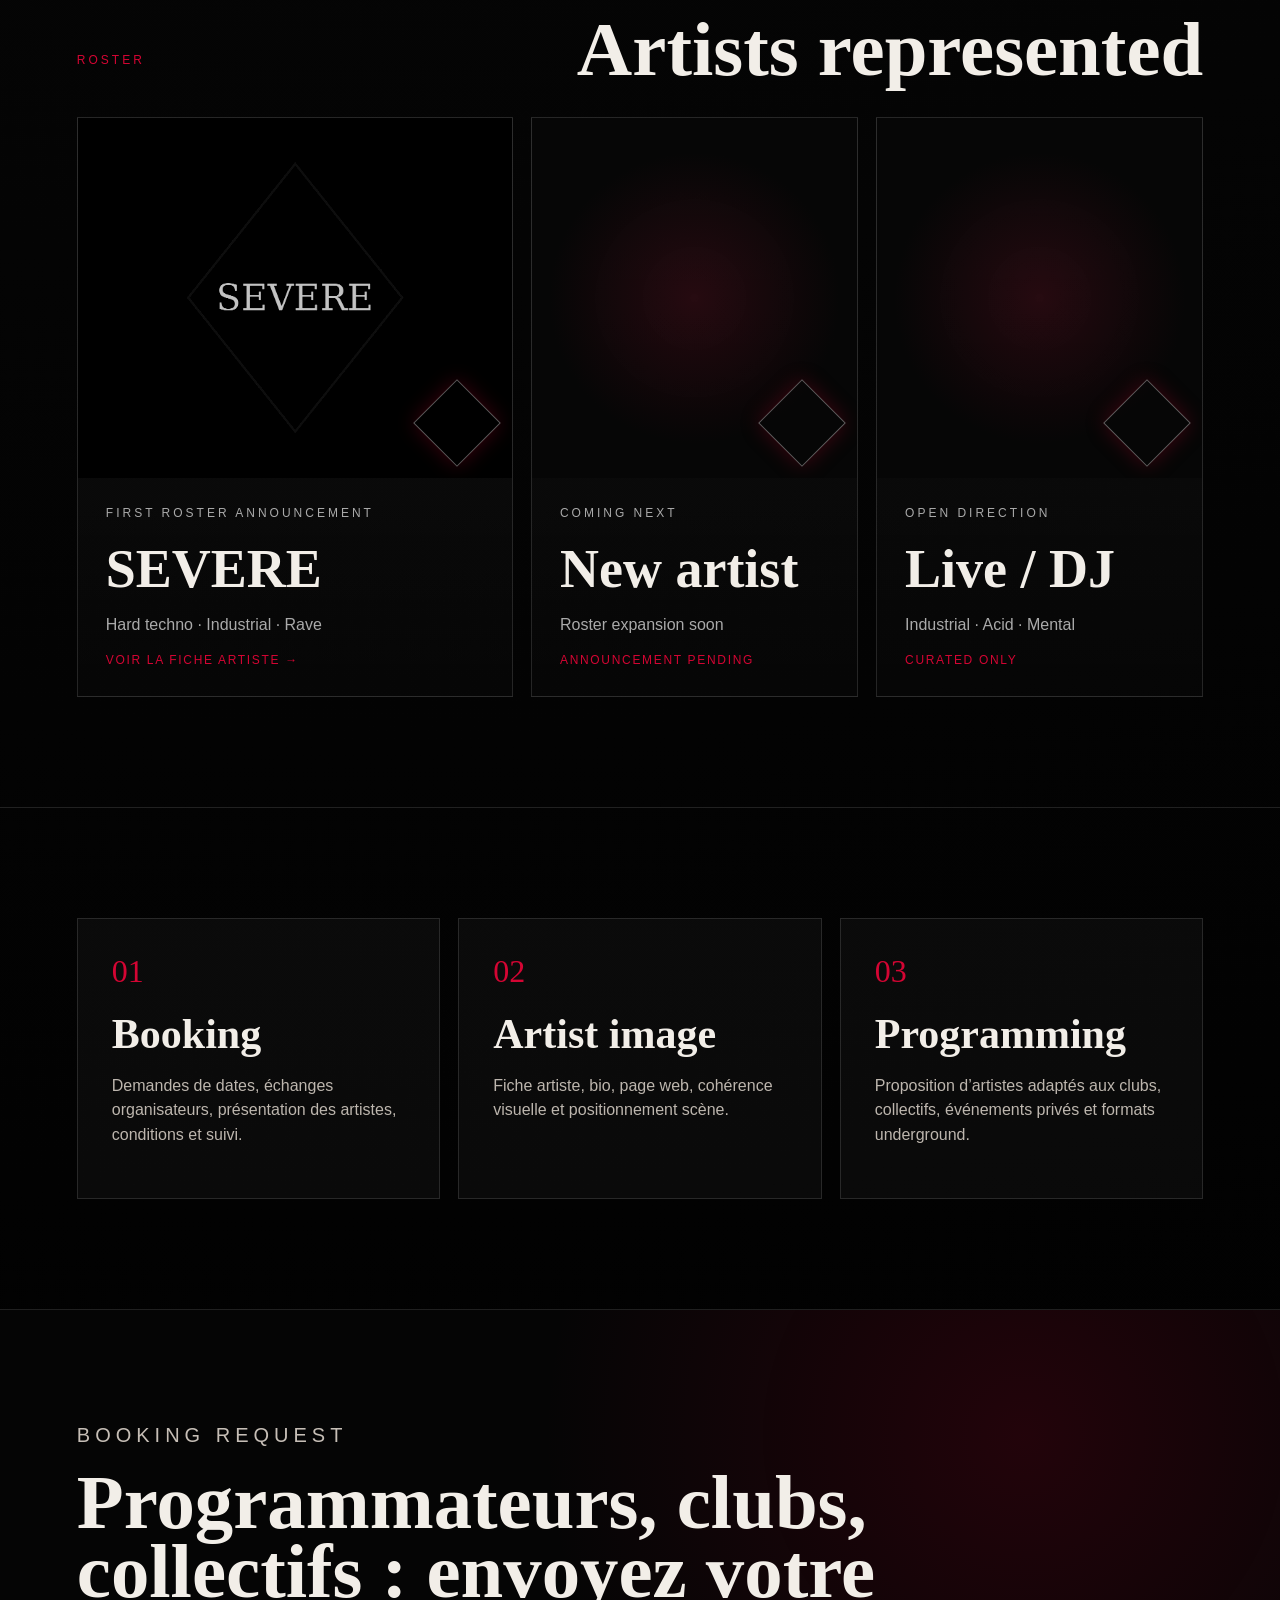
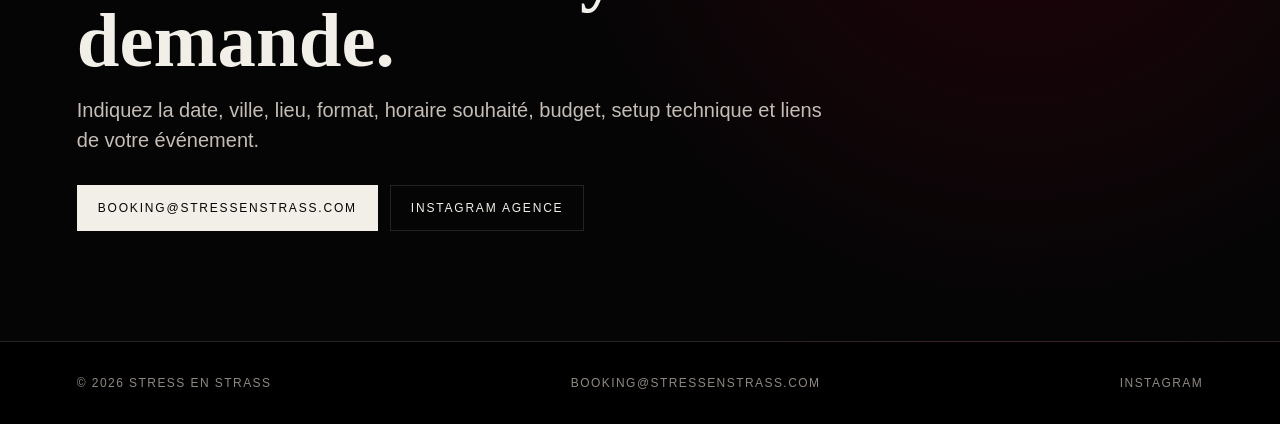
==== commit cd2bc461: "Add files via upload" ====
--- a/index.html
+++ b/index.html
@@ -3,157 +3,137 @@
 <head>
   <meta charset="utf-8" />
   <meta name="viewport" content="width=device-width, initial-scale=1" />
-  <title>STRESS EN STRASS — Booking Agency | Hard Techno · Industrial Techno · Rave</title>
-  <meta name="description" content="STRESS EN STRASS est une agence de booking indépendante dédiée aux artistes hard techno, techno industrielle et rave. Roster, booking, programmation et développement artistique." />
-  <meta name="keywords" content="booking techno, agence hard techno, techno industrielle, agence artiste, booking DJ France, SEVERE, Stress en Strass" />
+  <title>STRESS EN STRASS — Agence booking techno industrielle & hard techno</title>
+  <meta name="description" content="STRESS EN STRASS est une agence de booking indépendante pour artistes techno industrielle, hard techno et rave. Roster, booking, management et direction artistique." />
+  <meta name="keywords" content="agence booking techno, booking hard techno, techno industrielle, artiste techno Marseille, SEVERE, Stress en Strass" />
   <link rel="canonical" href="https://stressenstrass.fr/" />
-  <meta property="og:title" content="STRESS EN STRASS — Booking Agency" />
-  <meta property="og:description" content="Agence indépendante pour hard techno, techno industrielle et rave." />
+  <meta property="og:title" content="STRESS EN STRASS — Booking techno industrielle" />
+  <meta property="og:description" content="Agence de booking indépendante pour artistes hard techno, industrial techno et rave." />
   <meta property="og:type" content="website" />
   <meta property="og:url" content="https://stressenstrass.fr/" />
   <meta property="og:image" content="https://stressenstrass.fr/assets/img/og-cover.jpg" />
-  <meta name="twitter:card" content="summary_large_image" />
   <link rel="icon" href="assets/logo.svg" type="image/svg+xml" />
   <link rel="stylesheet" href="style.css" />
   <script type="application/ld+json">
-  {
-    "@context":"https://schema.org",
-    "@type":"Organization",
-    "name":"STRESS EN STRASS",
-    "url":"https://stressenstrass.fr/",
-    "email":"booking@stressenstrass.com",
-    "sameAs":["https://www.instagram.com/stressenstrass_agency/"]
-  }
+  {"@context":"https://schema.org","@type":"Organization","name":"STRESS EN STRASS","url":"https://stressenstrass.fr/","email":"booking@stressenstrass.com","sameAs":["https://www.instagram.com/stressenstrass_agency/"],"description":"Agence de booking indépendante pour artistes techno industrielle, hard techno et rave."}
   </script>
 </head>
 <body>
-  <div class="cursor-dot" aria-hidden="true"><span></span></div>
-  <div class="noise" aria-hidden="true"></div>
-  <div class="grid-bg" aria-hidden="true"></div>
+  <div class="grain" aria-hidden="true"></div>
+  <div class="grid-noise" aria-hidden="true"></div>
+  <div class="diamond-cursor" id="diamondCursor" aria-hidden="true"><span></span></div>
 
-  <header class="site-header" data-reveal>
+  <header class="site-header">
     <a class="brand" href="index.html" aria-label="STRESS EN STRASS accueil">
-      <img src="assets/logo.svg" alt="" class="brand-mark" />
+      <img src="assets/logo.svg" alt="" />
       <span>STRESS EN STRASS</span>
     </a>
-    <nav class="nav" aria-label="Navigation principale">
+    <nav>
       <a href="#agency">Agence</a>
       <a href="#roster">Roster</a>
-      <a href="#booking">Booking</a>
+      <a href="#services">Services</a>
       <a href="artists/severe.html">SEVERE</a>
-      <a href="https://www.instagram.com/stressenstrass_agency/" target="_blank" rel="noopener">Instagram</a>
+      <a class="nav-cta" href="mailto:booking@stressenstrass.com?subject=Booking%20request%20-%20STRESS%20EN%20STRASS">Booking</a>
     </nav>
   </header>
 
   <main>
-    <section class="hero" id="top">
-      <div class="hero-copy" data-reveal>
+    <section class="hero agency-hero">
+      <div class="hero-copy reveal">
         <p class="eyebrow">Independent booking agency · France</p>
-        <h1>STRESS<br><span>EN</span><br>STRASS</h1>
-        <p class="hero-lead">Agence de booking sombre pour artistes hard techno, techno industrielle et rave. Une esthétique brute, une sélection claire, un contact direct pour les programmateurs.</p>
+        <h1>STRESS<br><em>EN</em><br>STRASS</h1>
+        <p class="lead">Agence de booking pour artistes hard techno, techno industrielle et rave. Une identité sombre, un roster ciblé, une prise de contact directe pour clubs, collectifs et programmateurs.</p>
         <div class="hero-actions">
           <a class="btn primary" href="#roster">Voir le roster</a>
-          <a class="btn" href="mailto:booking@stressenstrass.com?subject=Booking%20request%20-%20STRESS%20EN%20STRASS">Booking request</a>
+          <a class="btn ghost" href="mailto:booking@stressenstrass.com?subject=Booking%20request%20-%20STRESS%20EN%20STRASS">Demande booking</a>
         </div>
       </div>
-
-      <div class="hero-object" data-reveal aria-hidden="true">
-        <div class="diamond-stage">
-          <div class="diamond diamond-3d">
-            <i class="face f1"></i><i class="face f2"></i><i class="face f3"></i><i class="face f4"></i>
-            <i class="face f5"></i><i class="face f6"></i><i class="face f7"></i><i class="face f8"></i>
+      <div class="hero-object reveal delay-1" aria-hidden="true">
+        <div class="diamond-scene">
+          <div class="diamond diamond-xl">
+            <i class="f1"></i><i class="f2"></i><i class="f3"></i><i class="f4"></i><i class="f5"></i><i class="f6"></i>
           </div>
-          <div class="orbit orbit-a"></div>
-          <div class="orbit orbit-b"></div>
-          <div class="shadow-diamond"></div>
         </div>
+        <div class="orbital-text">BOOKING · HARD TECHNO · INDUSTRIAL · RAVE ·</div>
       </div>
     </section>
 
-    <section class="ticker" aria-label="Styles">
-      <div><span>HARD TECHNO</span><span>INDUSTRIAL</span><span>RAVE</span><span>WAREHOUSE</span><span>BOOKING</span><span>ROSTER</span><span>STRESS EN STRASS</span></div>
+    <section class="marquee" aria-label="styles représentés">
+      <div><span>HARD TECHNO</span><span>INDUSTRIAL</span><span>RAVE</span><span>ACID</span><span>WAREHOUSE</span><span>BOOKING</span><span>HARD TECHNO</span><span>INDUSTRIAL</span><span>RAVE</span><span>ACID</span></div>
     </section>
 
-    <section class="agency" id="agency" data-reveal>
-      <div class="section-head">
-        <p class="eyebrow">Agence</p>
-        <h2>Une vitrine pour artistes sombres, intenses et programmables.</h2>
+    <section id="agency" class="section two-col">
+      <div class="section-title reveal">
+        <p class="eyebrow">The agency</p>
+        <h2>Une agence pensée pour la scène sombre.</h2>
       </div>
-      <div class="agency-grid">
-        <article>
-          <span>01</span>
-          <h3>Booking</h3>
-          <p>Contact centralisé, fiche artiste, liens d’écoute, informations de set et réponse claire pour clubs, collectifs, open airs et événements privés.</p>
-        </article>
-        <article>
-          <span>02</span>
-          <h3>Roster</h3>
-          <p>Une sélection courte et cohérente : hard techno, techno industrielle, rave, acid et esthétiques warehouse.</p>
-        </article>
-        <article>
-          <span>03</span>
-          <h3>Direction</h3>
-          <p>Image, présence web, bio, press kit et positionnement pour rendre les artistes réellement bookables.</p>
-        </article>
+      <div class="text-block reveal delay-1">
+        <p>STRESS EN STRASS représente des artistes électroniques à forte identité. La direction est claire : sons frontaux, esthétique noire, énergie club, culture warehouse.</p>
+        <p>Le site est construit pour les programmateurs : comprendre l’univers, écouter rapidement, accéder aux réseaux, puis envoyer une demande booking propre.</p>
       </div>
     </section>
 
-    <section class="roster" id="roster">
-      <div class="section-head" data-reveal>
+    <section id="roster" class="section roster-section">
+      <div class="section-head reveal">
         <p class="eyebrow">Roster</p>
-        <h2>Artistes représentés</h2>
+        <h2>Artists represented</h2>
       </div>
-      <div class="artist-grid">
-        <a class="artist-card live" href="artists/severe.html" data-reveal>
-          <div class="artist-image severe-img" role="img" aria-label="SEVERE, artiste hard techno et techno industrielle"></div>
-          <div class="artist-card-body">
-            <p>Marseille · France</p>
+      <div class="roster-grid">
+        <article class="artist-card reveal" onclick="location.href='artists/severe.html'">
+          <div class="artist-media">
+            <img src="assets/img/severe.jpg" alt="SEVERE artiste hard techno représentée par STRESS EN STRASS" onerror="this.style.display='none'; this.parentElement.classList.add('placeholder')" />
+            <div class="card-diamond" aria-hidden="true"></div>
+          </div>
+          <div class="artist-info">
+            <p class="eyebrow">First roster announcement</p>
             <h3>SEVERE</h3>
-            <span>Hard Techno · Industrial · Rave</span>
-          </div>
-        </a>
-        <article class="artist-card placeholder" data-reveal>
-          <div class="artist-image empty"></div>
-          <div class="artist-card-body">
-            <p>Roster expansion</p>
-            <h3>Next artist</h3>
-            <span>Announced soon</span>
+            <p>Hard techno · Industrial · Rave</p>
+            <a href="artists/severe.html">Voir la fiche artiste →</a>
           </div>
         </article>
-        <article class="artist-card placeholder" data-reveal>
-          <div class="artist-image empty second"></div>
-          <div class="artist-card-body">
-            <p>Applications selected</p>
-            <h3>New profile</h3>
-            <span>Industrial / Acid / Live</span>
+        <article class="artist-card locked reveal delay-1">
+          <div class="artist-media placeholder"><div class="card-diamond" aria-hidden="true"></div></div>
+          <div class="artist-info">
+            <p class="eyebrow">Coming next</p>
+            <h3>New artist</h3>
+            <p>Roster expansion soon</p>
+            <span>Announcement pending</span>
+          </div>
+        </article>
+        <article class="artist-card locked reveal delay-2">
+          <div class="artist-media placeholder"><div class="card-diamond" aria-hidden="true"></div></div>
+          <div class="artist-info">
+            <p class="eyebrow">Open direction</p>
+            <h3>Live / DJ</h3>
+            <p>Industrial · Acid · Mental</p>
+            <span>Curated only</span>
           </div>
         </article>
       </div>
     </section>
 
-    <section class="booking" id="booking" data-reveal>
-      <div>
-        <p class="eyebrow">Booking request</p>
-        <h2>Pour programmer un artiste STRESS EN STRASS</h2>
-      </div>
-      <div class="booking-panel">
-        <p>Merci d’indiquer la date, la ville, le lieu, le format d’événement, l’horaire souhaité, la durée du set, le budget approximatif, le matériel disponible et les liens de votre structure.</p>
-        <a class="btn primary" href="mailto:booking@stressenstrass.com?subject=Booking%20request%20-%20STRESS%20EN%20STRASS&body=Bonjour%20STRESS%20EN%20STRASS%2C%0A%0AJe%20souhaite%20programmer%20un%20artiste.%0A%0AArtiste%20souhait%C3%A9%20%3A%0ADate%20%3A%0AVille%20%2F%20Lieu%20%3A%0AType%20d%27%C3%A9v%C3%A9nement%20%3A%0AHoraire%20%2F%20dur%C3%A9e%20du%20set%20%3A%0ABudget%20approximatif%20%3A%0AMat%C3%A9riel%20disponible%20%3A%0ALiens%20de%20l%27%C3%A9v%C3%A9nement%20%3A%0A%0AMerci.">booking@stressenstrass.com</a>
+    <section id="services" class="section services">
+      <div class="service reveal"><span>01</span><h3>Booking</h3><p>Demandes de dates, échanges organisateurs, présentation des artistes, conditions et suivi.</p></div>
+      <div class="service reveal delay-1"><span>02</span><h3>Artist image</h3><p>Fiche artiste, bio, page web, cohérence visuelle et positionnement scène.</p></div>
+      <div class="service reveal delay-2"><span>03</span><h3>Programming</h3><p>Proposition d’artistes adaptés aux clubs, collectifs, événements privés et formats underground.</p></div>
+    </section>
+
+    <section class="section booking-panel reveal">
+      <p class="eyebrow">Booking request</p>
+      <h2>Programmateurs, clubs, collectifs : envoyez votre demande.</h2>
+      <p>Indiquez la date, ville, lieu, format, horaire souhaité, budget, setup technique et liens de votre événement.</p>
+      <div class="hero-actions">
+        <a class="btn primary" href="mailto:booking@stressenstrass.com?subject=Booking%20request%20-%20STRESS%20EN%20STRASS&body=Bonjour%20STRESS%20EN%20STRASS%2C%0A%0AJe%20souhaite%20faire%20une%20demande%20de%20booking.%0A%0ADate%20%3A%0AVille%20%3A%0ALieu%20%3A%0AArtiste%20souhait%C3%A9e%20%3A%0AFormat%20%3A%0ABudget%20%3A%0AMat%C3%A9riel%20sur%20place%20%3A%0ALien%20%C3%A9v%C3%A9nement%20%3A%0A%0AMerci.">booking@stressenstrass.com</a>
+        <a class="btn ghost" href="https://www.instagram.com/stressenstrass_agency/" target="_blank" rel="noopener">Instagram agence</a>
       </div>
     </section>
   </main>
 
   <footer class="footer">
-    <div>
-      <strong>STRESS EN STRASS</strong>
-      <p>Hard techno · Industrial techno · Rave booking agency</p>
-    </div>
-    <div class="footer-links">
-      <a href="mailto:booking@stressenstrass.com">booking@stressenstrass.com</a>
-      <a href="https://www.instagram.com/stressenstrass_agency/" target="_blank" rel="noopener">Instagram agency</a>
-    </div>
+    <span>© 2026 STRESS EN STRASS</span>
+    <a href="mailto:booking@stressenstrass.com">booking@stressenstrass.com</a>
+    <a href="https://www.instagram.com/stressenstrass_agency/" target="_blank" rel="noopener">Instagram</a>
   </footer>
-
   <script src="script.js"></script>
 </body>
 </html>
--- a/style.css
+++ b/style.css
@@ -1,15 +1,3 @@
 @font-face{font-family:Gothicum;src:url('assets/fonts/gothicum.ttf') format('truetype');font-display:swap}
-:root{--bg:#030303;--ink:#f1eee7;--muted:#9b9289;--line:rgba(241,238,231,.16);--red:#8a0f18;--red2:#3d050a;--steel:#141414;--font-title:Gothicum, 'Times New Roman', serif;--font-body:Inter, Arial, Helvetica, sans-serif}
-*{box-sizing:border-box}html{scroll-behavior:smooth}body{margin:0;background:var(--bg);color:var(--ink);font-family:var(--font-body);cursor:none;overflow-x:hidden}a{color:inherit;text-decoration:none}img{max-width:100%;display:block}
-.noise{position:fixed;inset:0;pointer-events:none;z-index:50;opacity:.13;background-image:url("data:image/svg+xml,%3Csvg viewBox='0 0 180 180' xmlns='http://www.w3.org/2000/svg'%3E%3Cfilter id='n'%3E%3CfeTurbulence type='fractalNoise' baseFrequency='.9' numOctaves='4' stitchTiles='stitch'/%3E%3C/filter%3E%3Crect width='100%25' height='100%25' filter='url(%23n)' opacity='.55'/%3E%3C/svg%3E")}.grid-bg{position:fixed;inset:0;pointer-events:none;z-index:-2;background:radial-gradient(circle at 72% 15%,rgba(138,15,24,.26),transparent 30%),linear-gradient(rgba(255,255,255,.035) 1px,transparent 1px),linear-gradient(90deg,rgba(255,255,255,.035) 1px,transparent 1px);background-size:auto,64px 64px,64px 64px}.grid-bg:after{content:"";position:absolute;inset:0;background:linear-gradient(180deg,transparent,rgba(0,0,0,.68) 70%,#030303)}
-.cursor-dot{position:fixed;left:0;top:0;width:34px;height:34px;z-index:100;pointer-events:none;mix-blend-mode:difference;transform:translate(-50%,-50%)}.cursor-dot span{display:block;width:100%;height:100%;background:#fff;clip-path:polygon(50% 0,100% 50%,50% 100%,0 50%);animation:cursorSpin 3s linear infinite}@keyframes cursorSpin{to{transform:rotate(360deg)}}
-.site-header{position:fixed;z-index:20;left:18px;right:18px;top:18px;display:flex;justify-content:space-between;align-items:center;border:1px solid var(--line);background:rgba(3,3,3,.72);backdrop-filter:blur(16px);padding:12px 14px}.brand{display:flex;align-items:center;gap:12px;font-family:var(--font-title);letter-spacing:.06em;font-size:24px}.brand-mark{width:34px;height:34px}.nav{display:flex;gap:18px;align-items:center;text-transform:uppercase;font-size:12px;letter-spacing:.16em;color:var(--muted)}.nav a:hover{color:var(--ink)}
-main{padding-top:90px}.hero{min-height:calc(100vh - 90px);display:grid;grid-template-columns:1.12fr .88fr;gap:30px;align-items:center;padding:6vw}.eyebrow{text-transform:uppercase;letter-spacing:.28em;font-size:12px;color:#b94e55;margin:0 0 18px}.hero h1,.artist-main h1{font-family:var(--font-title);font-size:clamp(76px,13vw,190px);line-height:.76;margin:0;letter-spacing:.025em;text-shadow:0 0 42px rgba(138,15,24,.34)}.hero h1 span{font-size:.48em;color:var(--red)}.hero-lead{max-width:760px;color:#d8d0c8;font-size:clamp(17px,2vw,24px);line-height:1.35}.hero-actions{display:flex;gap:12px;flex-wrap:wrap;margin-top:28px}.btn{display:inline-flex;align-items:center;justify-content:center;min-height:48px;padding:0 22px;border:1px solid var(--line);text-transform:uppercase;letter-spacing:.16em;font-size:12px;background:rgba(255,255,255,.02);transition:.25s}.btn:hover{transform:translateY(-2px);border-color:rgba(255,255,255,.4)}.btn.primary{background:var(--ink);color:#080808;border-color:var(--ink)}.btn.primary:hover{box-shadow:0 0 38px rgba(241,238,231,.22)}
-.hero-object{display:grid;place-items:center;min-height:520px}.diamond-stage{position:relative;width:360px;height:360px;display:grid;place-items:center;perspective:900px}.diamond-3d{position:relative;width:170px;height:170px;transform-style:preserve-3d;animation:diamondRotate 8s linear infinite}.face{position:absolute;inset:0;background:linear-gradient(135deg,rgba(255,255,255,.18),rgba(138,15,24,.16),rgba(255,255,255,.03));border:1px solid rgba(255,255,255,.22);clip-path:polygon(50% 0,100% 50%,50% 100%,0 50%);box-shadow:inset 0 0 40px rgba(255,255,255,.04)}.f1{transform:rotateY(0) translateZ(58px)}.f2{transform:rotateY(45deg) translateZ(58px)}.f3{transform:rotateY(90deg) translateZ(58px)}.f4{transform:rotateY(135deg) translateZ(58px)}.f5{transform:rotateX(45deg) translateZ(-58px)}.f6{transform:rotateX(-45deg) translateZ(-58px)}.f7{transform:rotateY(225deg) translateZ(58px)}.f8{transform:rotateY(315deg) translateZ(58px)}@keyframes diamondRotate{to{transform:rotateX(360deg) rotateY(720deg) rotateZ(360deg)}}.orbit{position:absolute;border:1px solid rgba(255,255,255,.2);border-radius:50%;inset:34px;animation:orbit 9s linear infinite}.orbit-b{inset:72px;transform:rotate(72deg);border-color:rgba(138,15,24,.42);animation-duration:6s}.shadow-diamond{position:absolute;bottom:20px;width:220px;height:36px;background:radial-gradient(ellipse,rgba(138,15,24,.36),transparent 70%);filter:blur(10px)}@keyframes orbit{to{transform:rotate(360deg)}}
-.ticker{border-block:1px solid var(--line);overflow:hidden;white-space:nowrap;background:#060606}.ticker div{display:inline-flex;gap:46px;padding:16px 0;animation:marquee 22s linear infinite}.ticker span{font-family:var(--font-title);font-size:28px;color:#5e5552;text-transform:uppercase}.ticker span:nth-child(odd){color:#bcb5ad}@keyframes marquee{from{transform:translateX(0)}to{transform:translateX(-45%)}}
-section{padding:90px 6vw}.section-head{max-width:920px}.section-head h2{font-family:var(--font-title);font-size:clamp(44px,7vw,100px);line-height:.92;margin:0 0 30px}.agency-grid{display:grid;grid-template-columns:repeat(3,1fr);gap:14px}.agency-grid article{border:1px solid var(--line);background:linear-gradient(180deg,rgba(255,255,255,.045),rgba(255,255,255,.015));padding:28px;min-height:260px}.agency-grid span{color:var(--red);font-family:var(--font-title);font-size:34px}.agency-grid h3{font-family:var(--font-title);font-size:38px;margin:38px 0 10px}.agency-grid p,.bio-text p,.booking-panel p{color:#bdb5ad;line-height:1.65}
-.artist-grid{display:grid;grid-template-columns:1.2fr .9fr .9fr;gap:16px}.artist-card{min-height:520px;border:1px solid var(--line);position:relative;overflow:hidden;background:#090909;display:flex;align-items:flex-end}.artist-image{position:absolute;inset:0;background-size:cover;background-position:center;filter:grayscale(1) contrast(1.18) brightness(.58);transition:.55s}.artist-card:hover .artist-image{transform:scale(1.05);filter:grayscale(.4) contrast(1.25) brightness(.72)}.artist-image:after,.artist-portrait:after{content:"";position:absolute;inset:0;background:linear-gradient(180deg,transparent 25%,rgba(0,0,0,.84)),repeating-linear-gradient(0deg,rgba(255,255,255,.04) 0 1px,transparent 1px 8px)}.severe-img{background-image:url('assets/img/severe.jpg'),linear-gradient(135deg,#22070a,#050505 55%,#121212)}.artist-card-body{position:relative;z-index:2;padding:26px}.artist-card-body p{color:#b94e55;text-transform:uppercase;letter-spacing:.18em;font-size:11px}.artist-card-body h3{font-family:var(--font-title);font-size:clamp(50px,6vw,92px);margin:0;line-height:.85}.artist-card-body span{color:#d2cbc3;text-transform:uppercase;letter-spacing:.16em;font-size:12px}.empty{background-image:linear-gradient(135deg,#101010,#050505 55%,#250409)}.empty.second{background-image:linear-gradient(135deg,#050505,#171717 55%,#17100f)}
-.booking{display:grid;grid-template-columns:.9fr 1.1fr;gap:30px;align-items:start}.booking-panel{border:1px solid var(--line);padding:34px;background:rgba(255,255,255,.035)}.footer{display:flex;justify-content:space-between;gap:20px;padding:34px 6vw;border-top:1px solid var(--line);color:var(--muted)}.footer strong{font-family:var(--font-title);font-size:28px;color:var(--ink)}.footer-links{display:flex;gap:18px;flex-wrap:wrap}.footer a:hover{color:var(--ink)}
-.artist-hero{display:grid;grid-template-columns:.9fr 1.1fr;gap:34px;align-items:center;min-height:calc(100vh - 90px);padding:6vw}.artist-portrait{min-height:660px;border:1px solid var(--line);background-size:cover;background-position:center;position:relative;filter:grayscale(.9) contrast(1.15)}.artist-main h1{font-size:clamp(96px,16vw,230px)}.artist-tags{display:flex;gap:8px;flex-wrap:wrap;margin-top:22px}.artist-tags span{border:1px solid var(--line);padding:9px 12px;text-transform:uppercase;letter-spacing:.13em;font-size:11px;color:#cfc8c0}.artist-bio{display:grid;grid-template-columns:1fr 1fr;gap:30px}.soundcloud-frame{border:1px solid var(--line);padding:10px;background:rgba(255,255,255,.035)}.social-line{display:flex;gap:12px;margin-top:16px}.social-line a{border-bottom:1px solid var(--line);padding-bottom:5px;color:#d5cec6}.specs{display:grid;grid-template-columns:repeat(3,1fr);gap:12px}.spec{border:1px solid var(--line);padding:22px;background:#080808}.spec span{display:block;color:#8d8580;text-transform:uppercase;letter-spacing:.16em;font-size:11px;margin-bottom:10px}.spec strong{font-family:var(--font-title);font-size:28px;font-weight:400}
-[data-reveal]{opacity:0;transform:translateY(28px);transition:opacity .8s ease,transform .8s ease}[data-reveal].is-visible{opacity:1;transform:none}
-@media(max-width:900px){body{cursor:auto}.cursor-dot{display:none}.site-header{position:sticky;top:0;left:0;right:0;margin:0;border-inline:0}.brand span{font-size:18px}.nav{display:none}.hero,.artist-hero,.booking,.artist-bio{grid-template-columns:1fr}.hero{padding-top:70px}.hero-object{min-height:360px}.diamond-stage{width:280px;height:280px}.artist-grid,.agency-grid,.specs{grid-template-columns:1fr}.artist-card{min-height:430px}.artist-portrait{min-height:460px}.footer{flex-direction:column}.ticker span{font-size:22px}}
+:root{--bg:#030303;--ink:#f2eee8;--muted:#8d8780;--line:rgba(255,255,255,.12);--blood:#8b001e;--red:#d40533;--steel:#171717;--goth:Gothicum, Georgia, serif;--sans:Inter,Arial,sans-serif}
+*{box-sizing:border-box}html{scroll-behavior:smooth}body{margin:0;background:radial-gradient(circle at 30% 0%,#151010 0,#050505 38%,#000 100%);color:var(--ink);font-family:var(--sans);cursor:none;overflow-x:hidden}a{color:inherit;text-decoration:none}img{max-width:100%;display:block}.grain,.grid-noise{position:fixed;inset:0;pointer-events:none;z-index:1}.grain{opacity:.18;background-image:url("data:image/svg+xml,%3Csvg viewBox='0 0 250 250' xmlns='http://www.w3.org/2000/svg'%3E%3Cfilter id='n'%3E%3CfeTurbulence type='fractalNoise' baseFrequency='.75' numOctaves='4' stitchTiles='stitch'/%3E%3C/filter%3E%3Crect width='100%25' height='100%25' filter='url(%23n)' opacity='.65'/%3E%3C/svg%3E")}.grid-noise{background:linear-gradient(rgba(255,255,255,.03) 1px,transparent 1px),linear-gradient(90deg,rgba(255,255,255,.03) 1px,transparent 1px);background-size:72px 72px;mask-image:linear-gradient(to bottom,transparent,#000 18%,#000 80%,transparent)}.site-header{position:fixed;top:0;left:0;right:0;z-index:10;display:flex;align-items:center;justify-content:space-between;padding:22px 34px;background:linear-gradient(to bottom,rgba(0,0,0,.86),rgba(0,0,0,.25),transparent);backdrop-filter:blur(10px)}.brand{display:flex;gap:14px;align-items:center;font-family:var(--goth);letter-spacing:.08em;font-size:20px}.brand img{width:38px;height:38px;filter:drop-shadow(0 0 18px rgba(139,0,30,.65))}nav{display:flex;gap:22px;align-items:center;text-transform:uppercase;font-size:12px;letter-spacing:.18em;color:#d6d0ca}.nav-cta{border:1px solid var(--line);padding:12px 16px;background:rgba(139,0,30,.15)}main{position:relative;z-index:2}.hero{min-height:100vh;display:grid;grid-template-columns:1.05fr .95fr;align-items:center;padding:130px 6vw 70px;gap:40px}.eyebrow{text-transform:uppercase;letter-spacing:.25em;font-size:12px;color:var(--red);margin:0 0 18px}.hero h1,.artist-copy h1{font-family:var(--goth);font-size:clamp(72px,13vw,180px);line-height:.78;letter-spacing:.025em;margin:0;text-shadow:0 0 40px rgba(139,0,30,.35)}.hero h1 em{font-style:normal;color:transparent;-webkit-text-stroke:1px rgba(242,238,232,.65)}.lead{font-size:clamp(18px,2vw,25px);line-height:1.35;color:#d2ccc5;max-width:760px}.hero-actions{display:flex;flex-wrap:wrap;gap:12px;margin-top:30px}.btn{display:inline-flex;align-items:center;justify-content:center;padding:15px 20px;border:1px solid var(--line);text-transform:uppercase;letter-spacing:.15em;font-size:12px;transition:.25s ease;position:relative;overflow:hidden}.btn:before{content:"";position:absolute;inset:0;background:linear-gradient(90deg,transparent,rgba(255,255,255,.12),transparent);translate:-120% 0;transition:.45s}.btn:hover:before{translate:120% 0}.btn.primary{background:var(--ink);color:#050505;border-color:var(--ink)}.btn.ghost:hover{border-color:var(--red);color:#fff;background:rgba(139,0,30,.18)}.hero-object{display:grid;place-items:center;min-height:520px;position:relative}.diamond-scene{width:min(62vw,520px);height:min(62vw,520px);display:grid;place-items:center;perspective:900px}.diamond{position:relative;width:220px;height:220px;transform-style:preserve-3d;animation:spinDiamond 8s linear infinite;filter:drop-shadow(0 0 45px rgba(212,5,51,.35))}.diamond i{position:absolute;inset:0;background:linear-gradient(135deg,rgba(255,255,255,.20),rgba(139,0,30,.08) 45%,rgba(0,0,0,.4));border:1px solid rgba(255,255,255,.22);clip-path:polygon(50% 0,100% 38%,72% 100%,28% 100%,0 38%)}.diamond .f1{transform:rotateY(0deg) translateZ(80px)}.diamond .f2{transform:rotateY(60deg) translateZ(80px)}.diamond .f3{transform:rotateY(120deg) translateZ(80px)}.diamond .f4{transform:rotateY(180deg) translateZ(80px)}.diamond .f5{transform:rotateY(240deg) translateZ(80px)}.diamond .f6{transform:rotateY(300deg) translateZ(80px)}@keyframes spinDiamond{to{transform:rotateX(360deg) rotateY(360deg) rotateZ(45deg)}}.orbital-text{position:absolute;bottom:36px;right:0;text-transform:uppercase;letter-spacing:.28em;color:#777;font-size:11px}.marquee{border-block:1px solid var(--line);overflow:hidden;background:rgba(0,0,0,.55);white-space:nowrap}.marquee div{display:inline-flex;gap:48px;animation:marq 22s linear infinite;padding:18px 0}.marquee span{font-family:var(--goth);font-size:34px;color:transparent;-webkit-text-stroke:1px rgba(255,255,255,.55)}@keyframes marq{to{transform:translateX(-50%)}}.section{padding:110px 6vw;border-bottom:1px solid var(--line)}.two-col{display:grid;grid-template-columns:.85fr 1.15fr;gap:70px}.section h2{font-family:var(--goth);font-size:clamp(42px,6vw,96px);line-height:.9;margin:0}.text-block{font-size:21px;line-height:1.55;color:#cbc5bd}.section-head{display:flex;align-items:end;justify-content:space-between;margin-bottom:32px}.roster-grid{display:grid;grid-template-columns:1.2fr .9fr .9fr;gap:18px}.artist-card{border:1px solid var(--line);background:linear-gradient(180deg,rgba(255,255,255,.05),rgba(255,255,255,.015));min-height:560px;display:flex;flex-direction:column;cursor:pointer;transition:.35s}.artist-card:hover{transform:translateY(-8px);border-color:rgba(212,5,51,.55)}.artist-media{height:360px;background:#080808;position:relative;overflow:hidden}.artist-media img{width:100%;height:100%;object-fit:cover;filter:grayscale(1) contrast(1.18) brightness(.8)}.artist-card:hover img{filter:grayscale(.65) contrast(1.25) brightness(.9)}.placeholder{background:radial-gradient(circle at center,rgba(139,0,30,.2),#060606 60%)!important}.card-diamond{position:absolute;inset:auto 24px 24px auto;width:62px;height:62px;border:1px solid rgba(255,255,255,.35);transform:rotate(45deg);box-shadow:0 0 20px rgba(139,0,30,.4)}.artist-info{padding:28px}.artist-info h3{font-family:var(--goth);font-size:54px;margin:0 0 10px}.artist-info p{color:#aaa}.artist-info a,.artist-info span{color:var(--red);text-transform:uppercase;letter-spacing:.14em;font-size:12px}.services{display:grid;grid-template-columns:repeat(3,1fr);gap:18px}.service,.detail{border:1px solid var(--line);padding:34px;background:rgba(255,255,255,.035)}.service span,.detail span{color:var(--red);font-family:var(--goth);font-size:32px}.service h3{font-family:var(--goth);font-size:42px;margin:20px 0 12px}.service p{color:#bdb6ae;line-height:1.55}.booking-panel{background:radial-gradient(circle at 80% 20%,rgba(139,0,30,.22),transparent 42%),#050505}.booking-panel h2{max-width:960px}.booking-panel p{max-width:760px;color:#c6beb6;font-size:20px;line-height:1.5}.footer{position:relative;z-index:2;display:flex;justify-content:space-between;gap:20px;flex-wrap:wrap;padding:34px 6vw;color:#8f8880;text-transform:uppercase;letter-spacing:.12em;font-size:12px}.artist-hero{min-height:100vh;display:grid;grid-template-columns:.92fr 1.08fr;gap:60px;align-items:center;padding:120px 6vw 80px}.artist-visual{position:relative;min-height:640px;border:1px solid var(--line);overflow:hidden;background:#070707}.artist-visual img{width:100%;height:100%;object-fit:cover;filter:grayscale(1) contrast(1.25) brightness(.72)}.artist-stamp{position:absolute;left:24px;bottom:24px;border:1px solid rgba(255,255,255,.25);padding:12px 14px;background:rgba(0,0,0,.65);letter-spacing:.18em;font-size:12px;color:#ddd}.artist-copy p:not(.eyebrow):not(.lead){font-size:20px;line-height:1.6;color:#c8c0b8}.soundcloud-box{border:1px solid var(--line);padding:14px;background:#060606}.details-grid{display:grid;grid-template-columns:repeat(3,1fr);gap:16px}.detail{min-height:150px}.detail strong{display:block;margin-top:18px;font-size:22px}.diamond-cursor{position:fixed;z-index:999;left:0;top:0;width:30px;height:30px;pointer-events:none;mix-blend-mode:difference;transform:translate(-50%,-50%)}.diamond-cursor span{display:block;width:100%;height:100%;border:1px solid white;transform:rotate(45deg);background:rgba(255,255,255,.12)}.reveal{opacity:0;transform:translateY(28px);transition:opacity .75s ease,transform .75s ease}.reveal.visible{opacity:1;transform:none}.delay-1{transition-delay:.12s}.delay-2{transition-delay:.24s}@media(max-width:900px){body{cursor:auto}.diamond-cursor{display:none}.site-header{padding:16px;position:sticky;background:#020202}.brand span{font-size:15px}nav{gap:10px;font-size:10px;overflow:auto}.hero,.artist-hero,.two-col{grid-template-columns:1fr}.hero{padding-top:60px}.hero h1,.artist-copy h1{font-size:clamp(62px,23vw,110px)}.hero-object{min-height:330px}.diamond{width:150px;height:150px}.roster-grid,.services,.details-grid{grid-template-columns:1fr}.artist-card{min-height:auto}.artist-visual{min-height:420px}.section{padding:70px 20px}.footer{display:grid}.marquee span{font-size:26px}}
